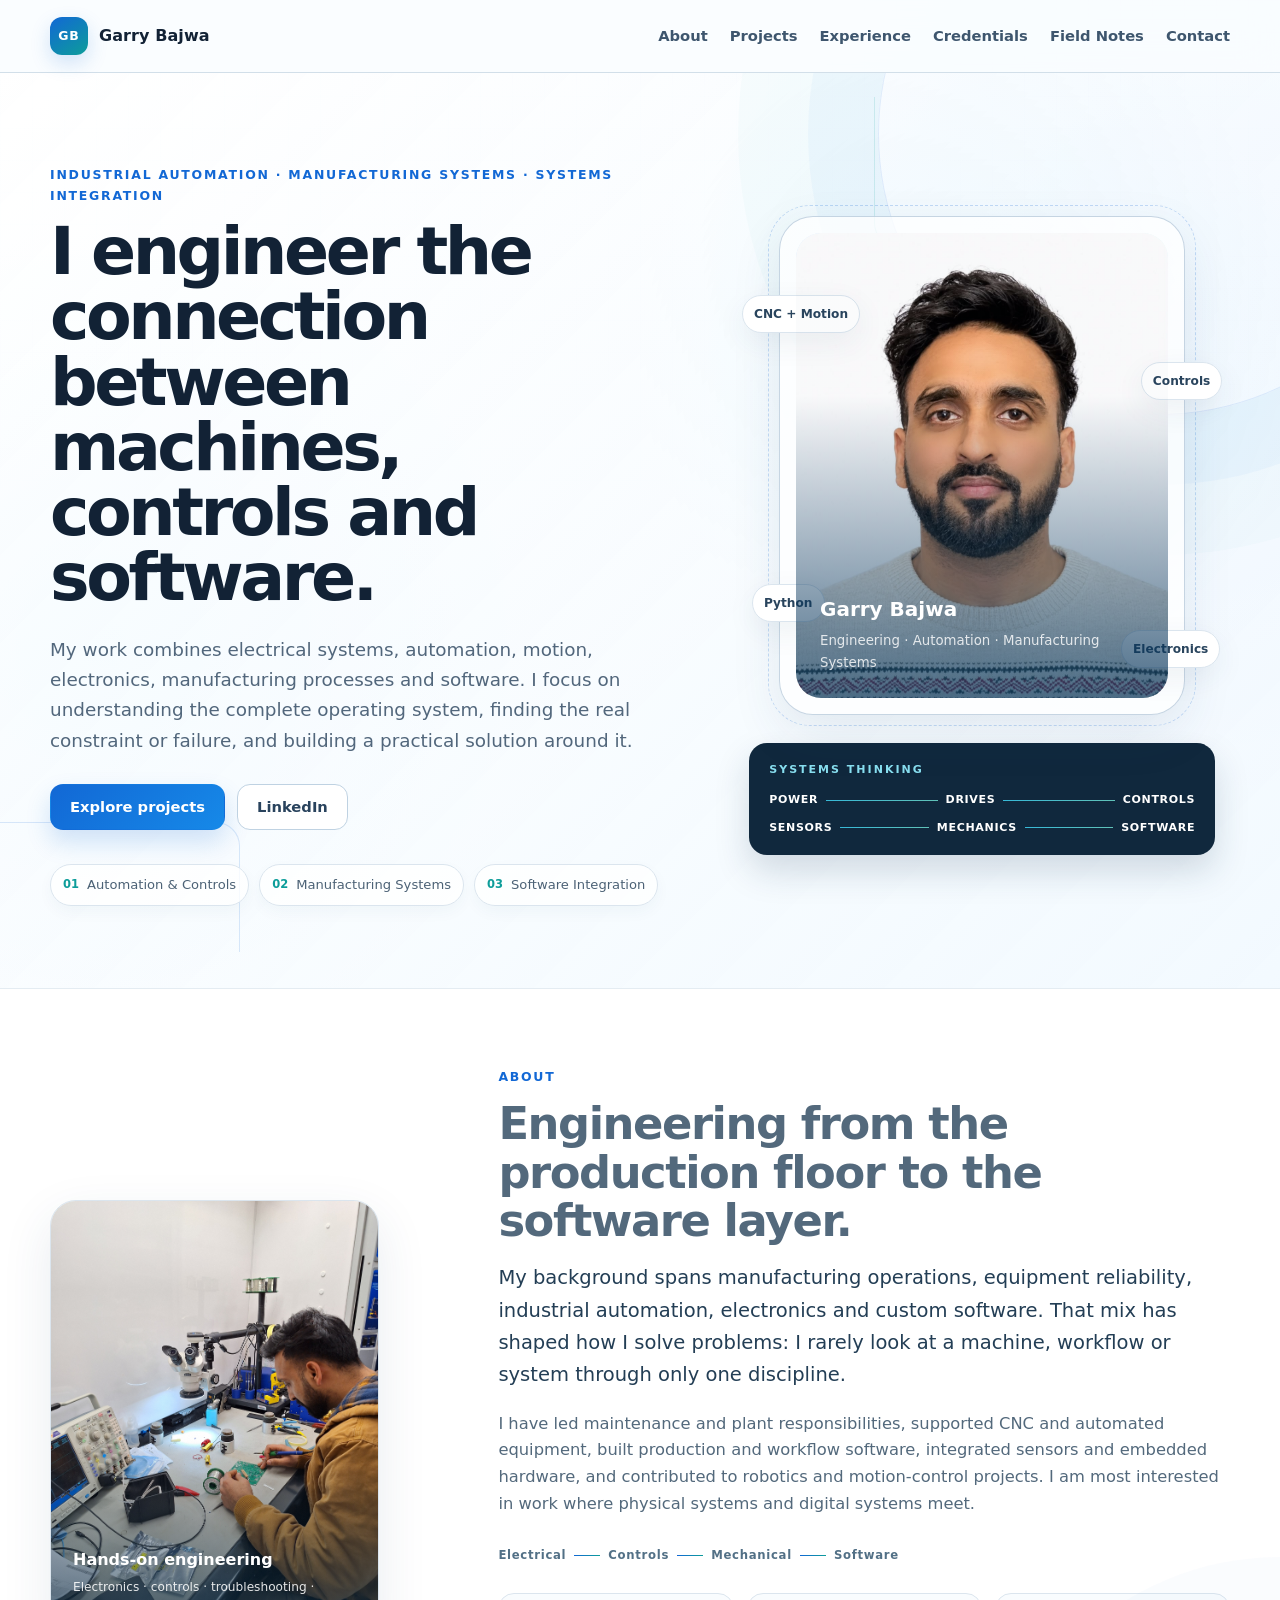
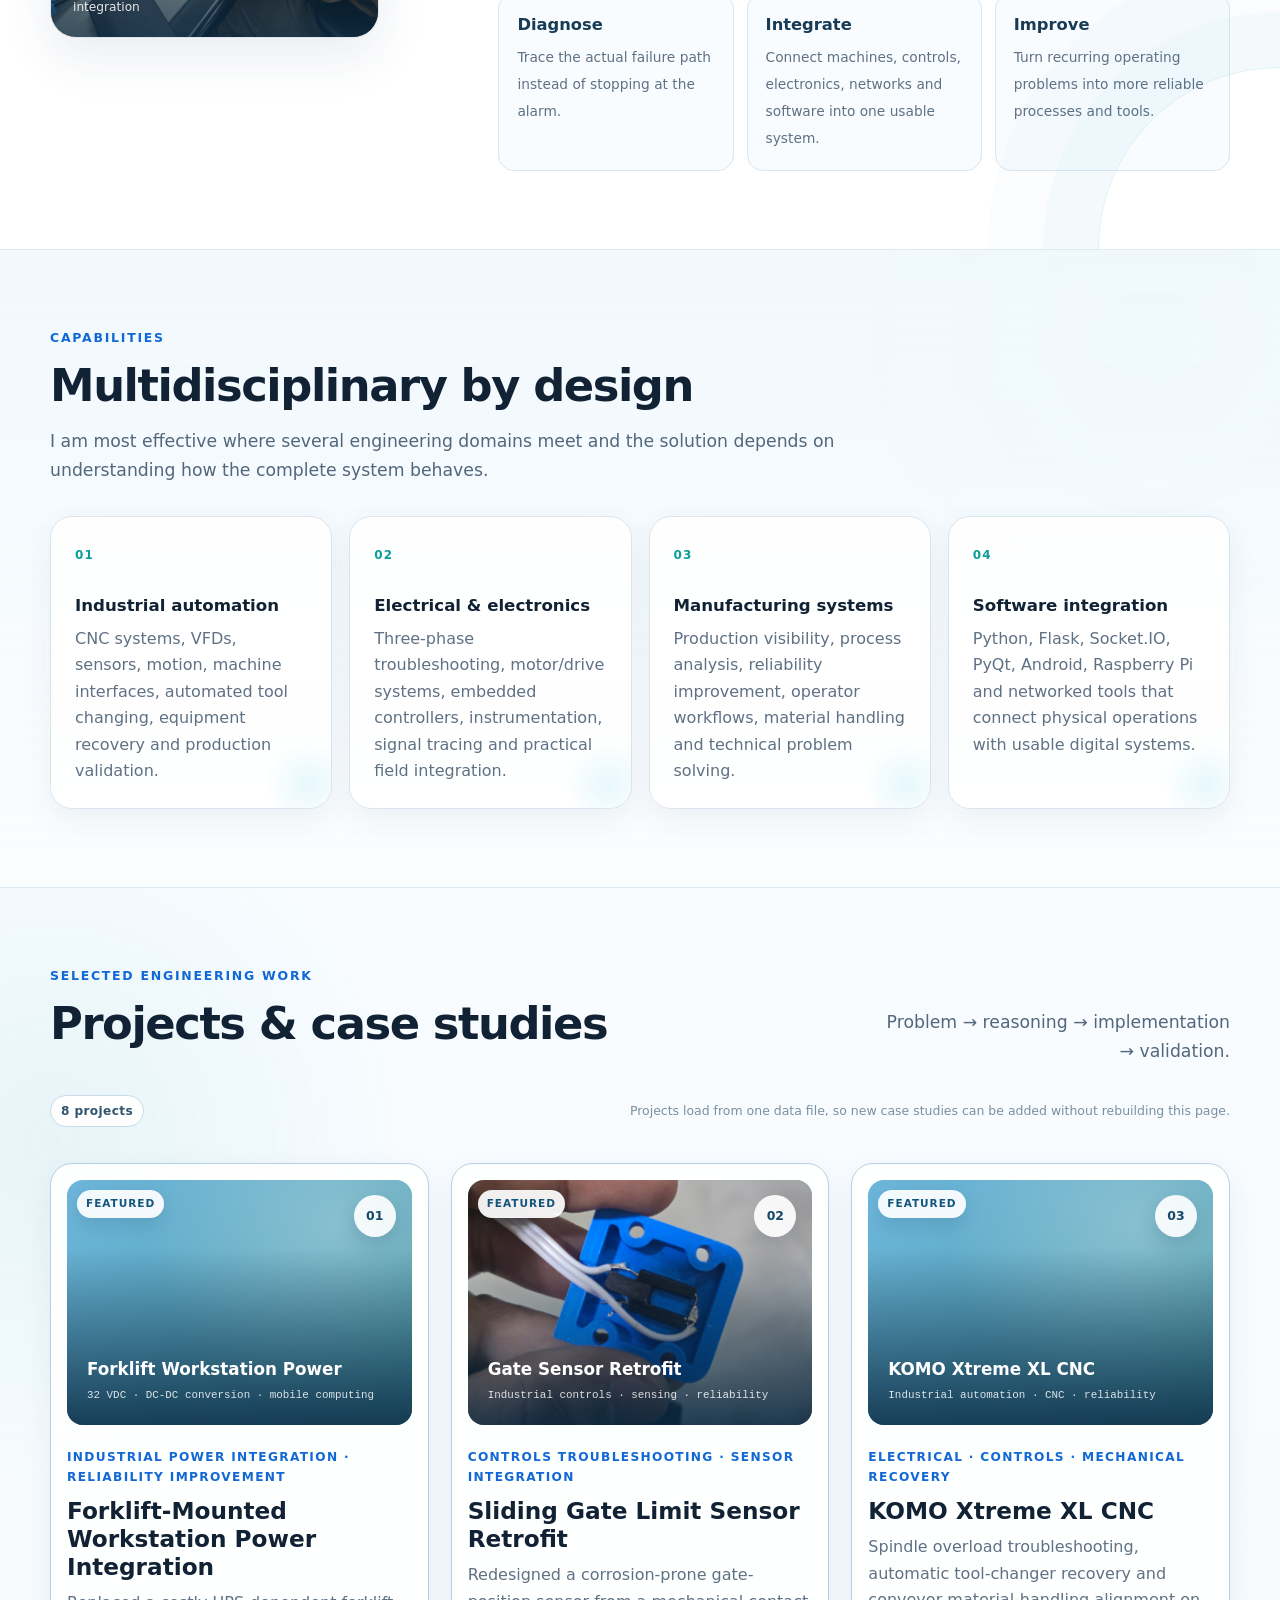
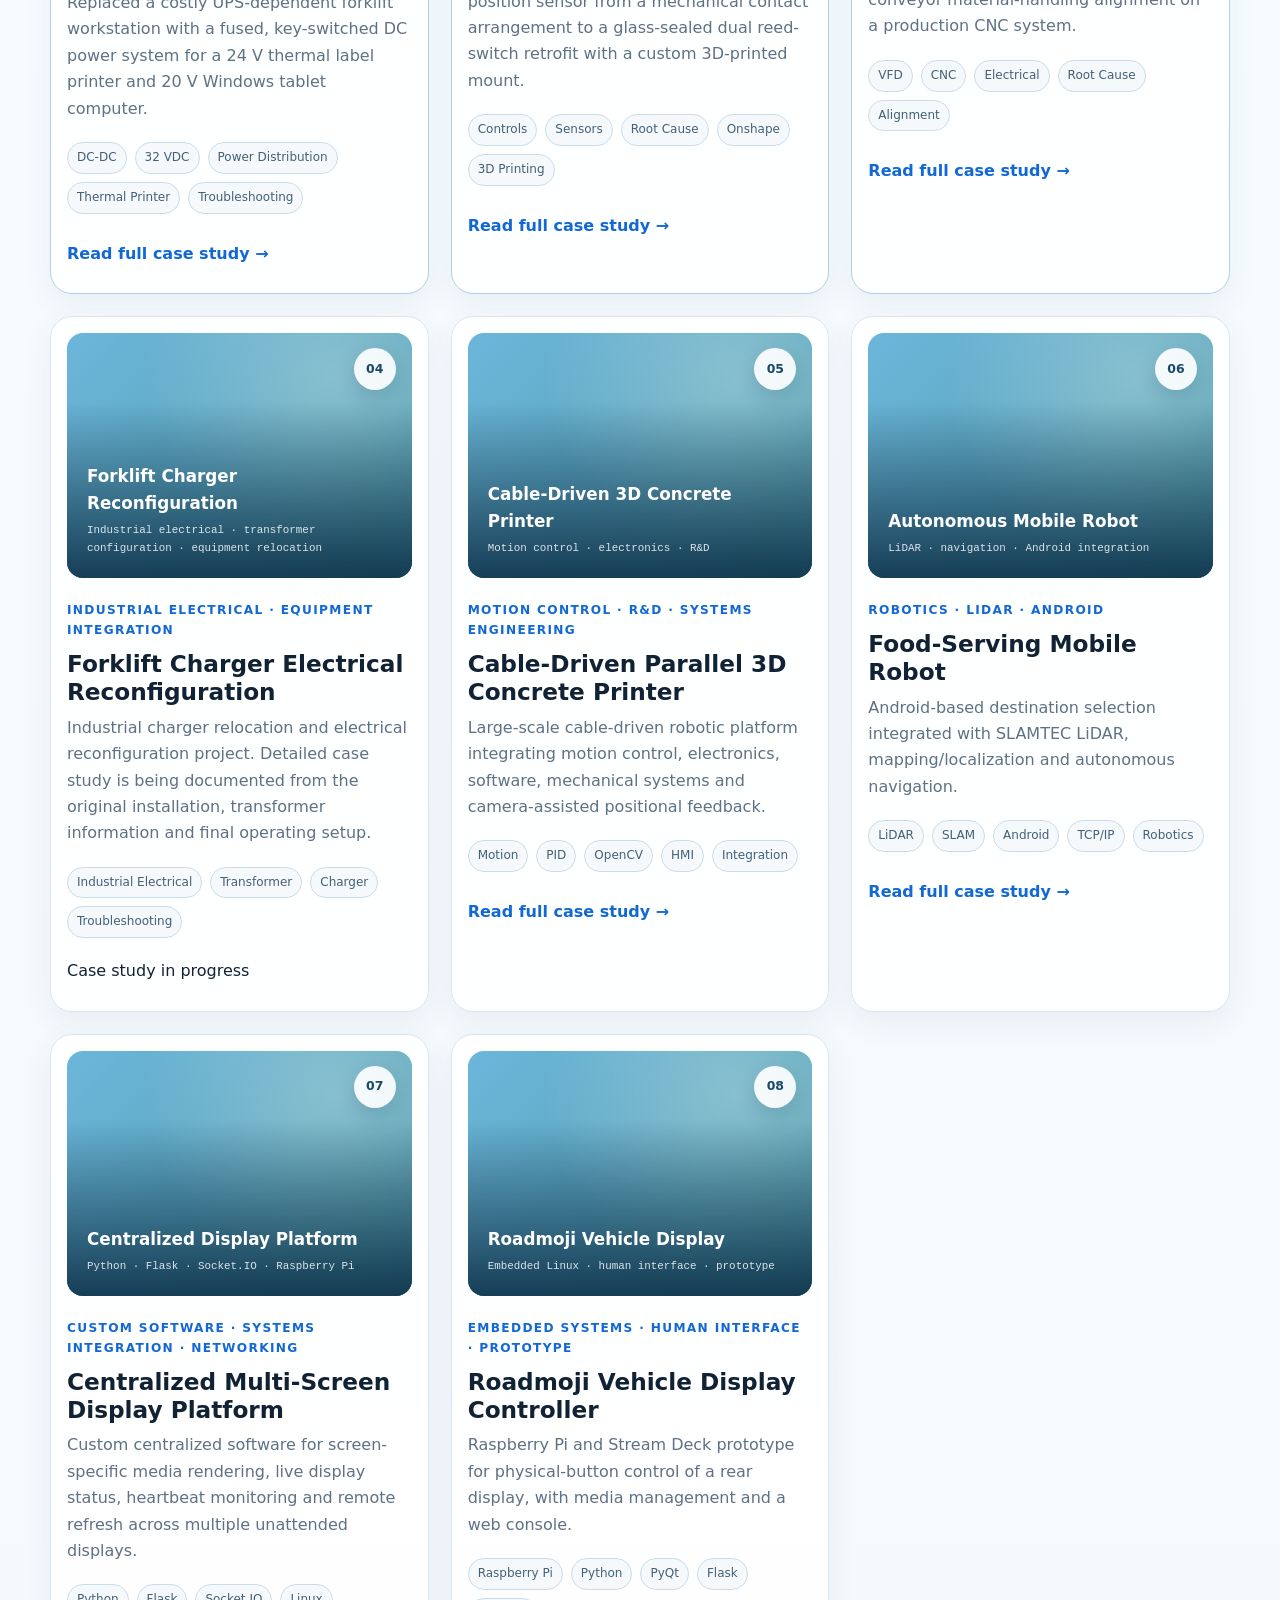
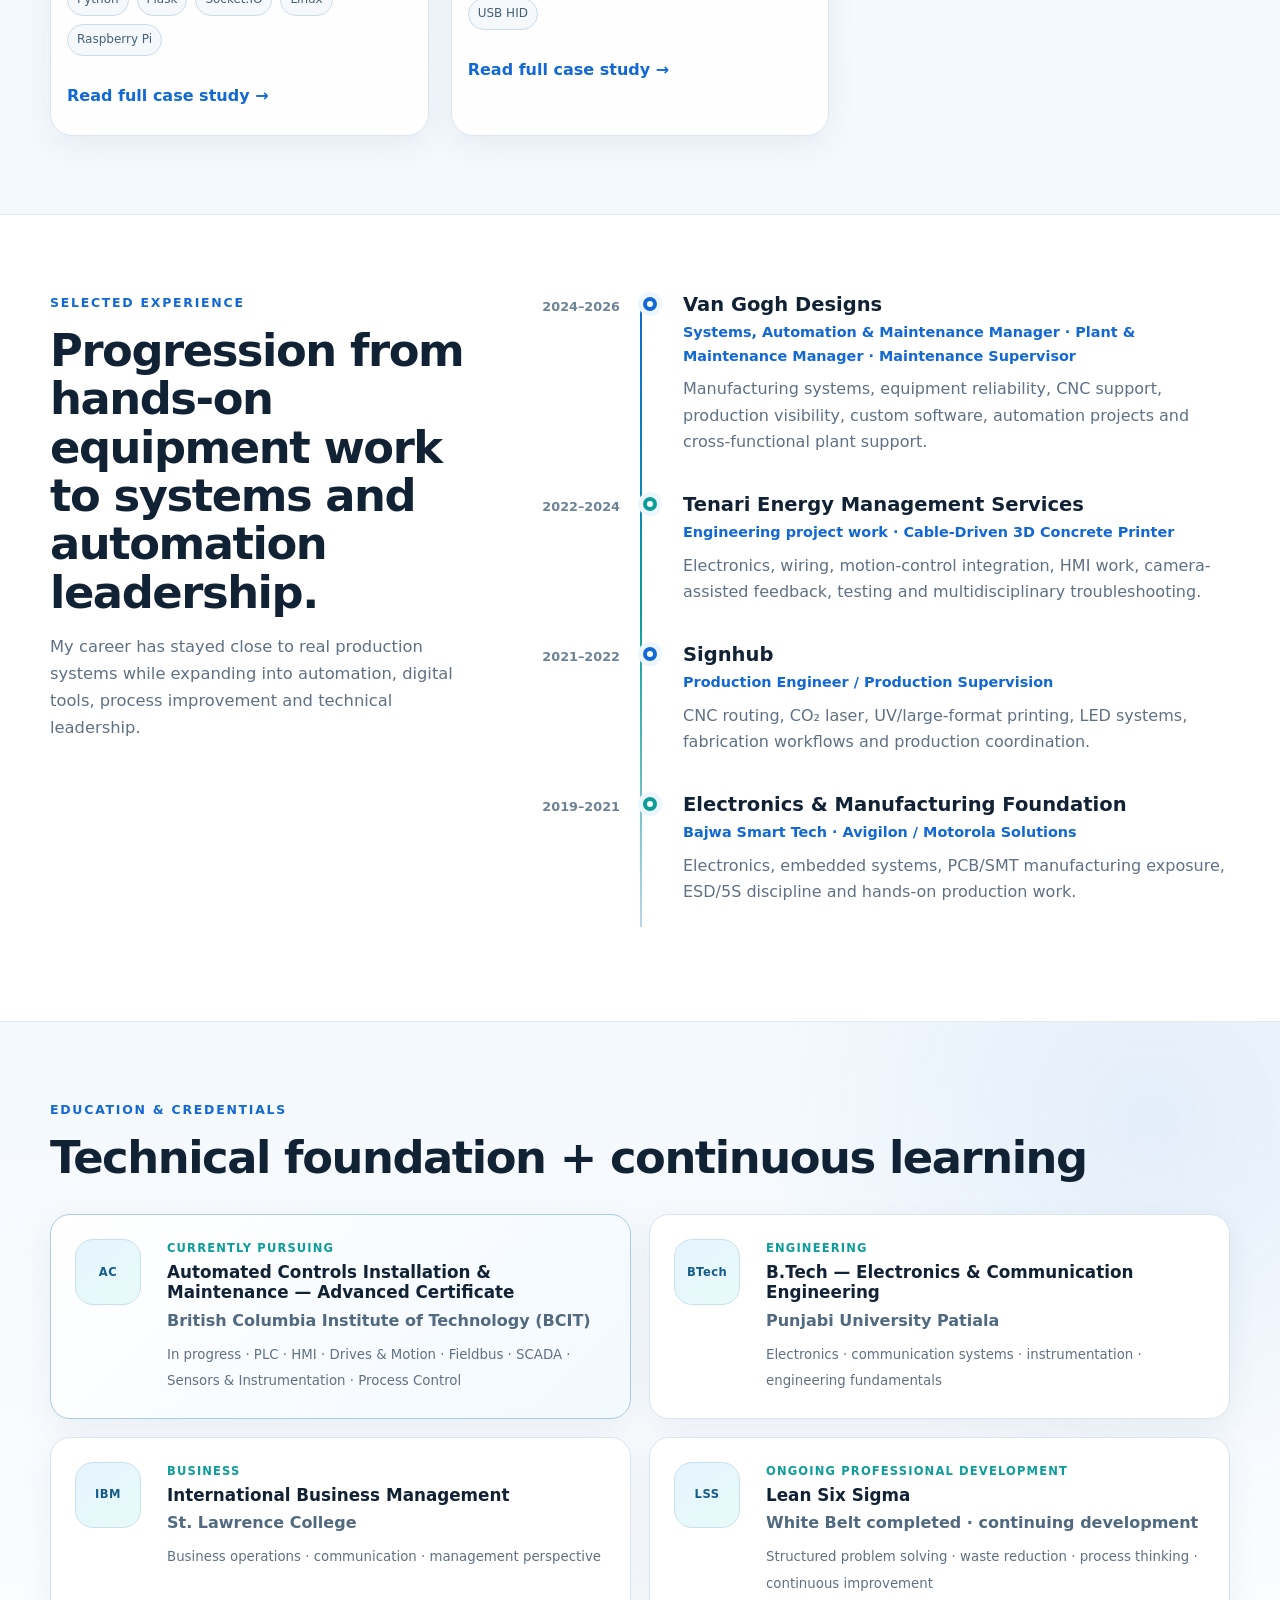
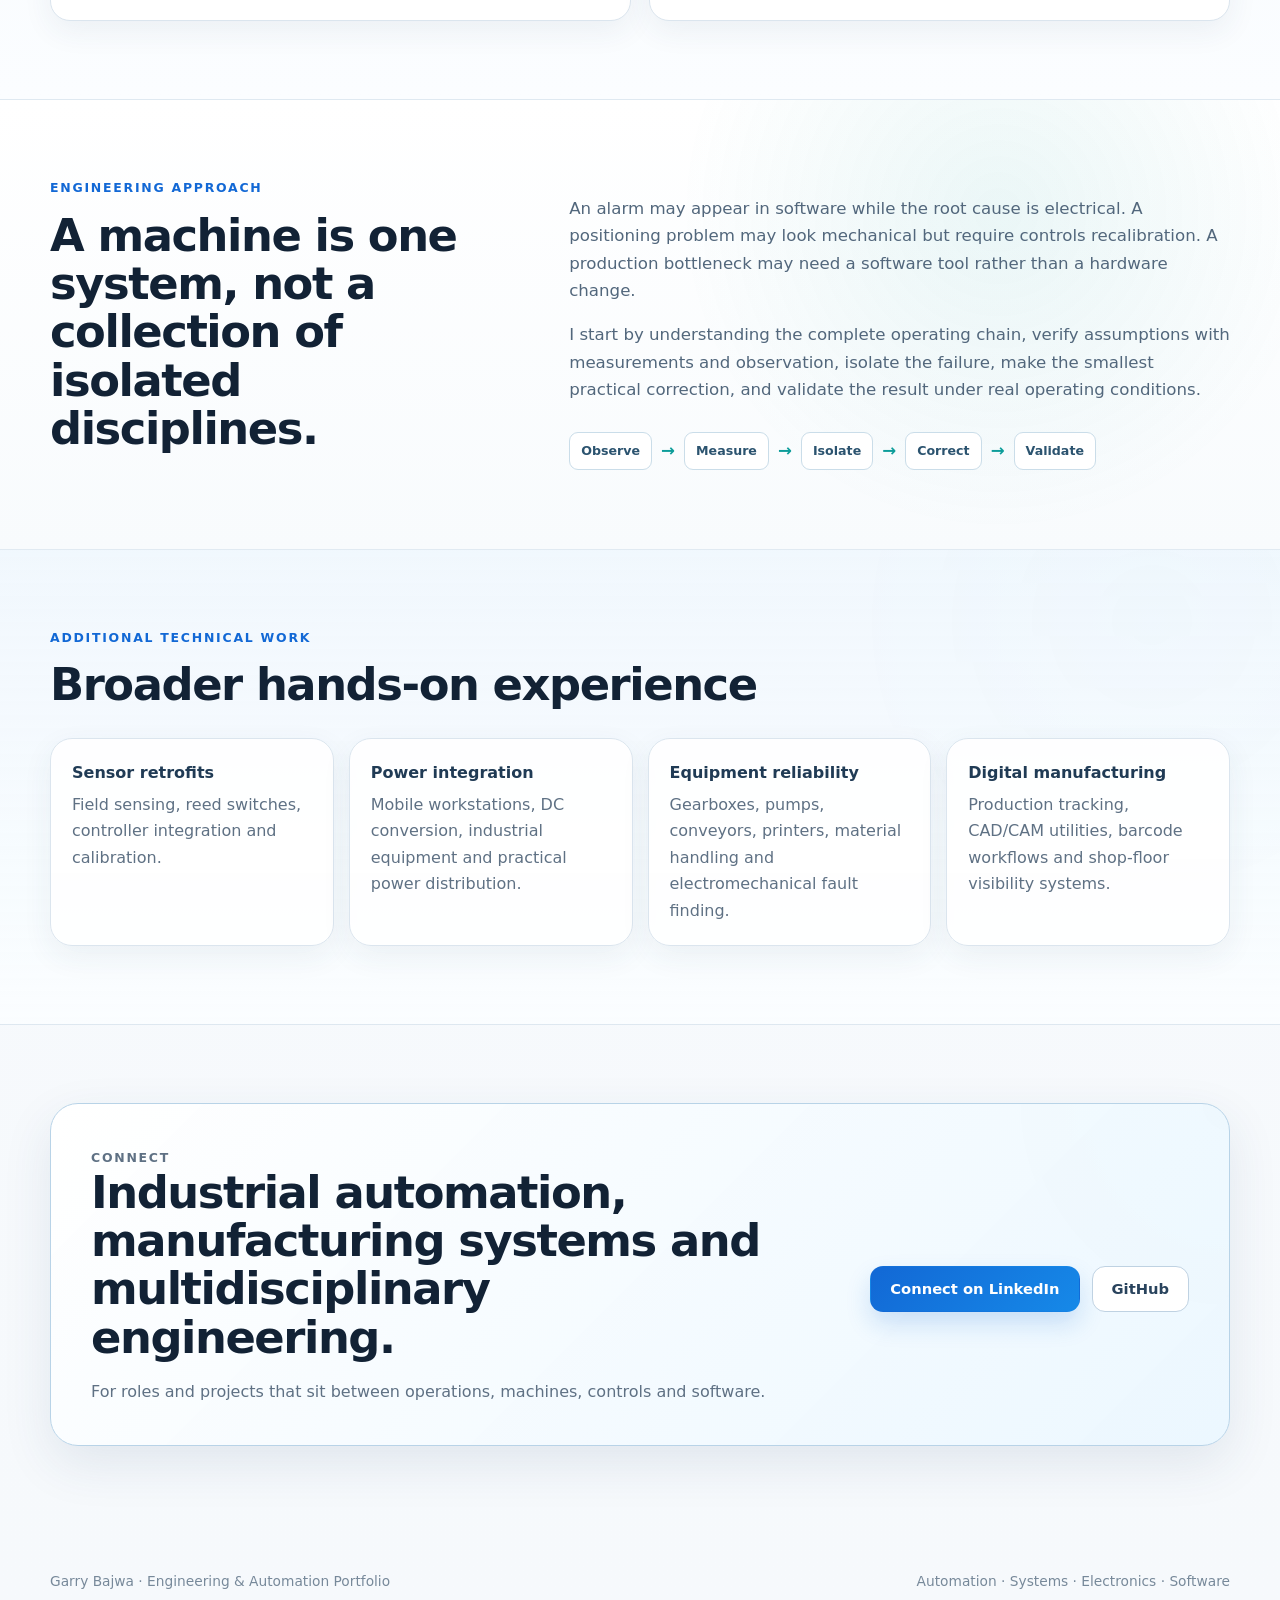
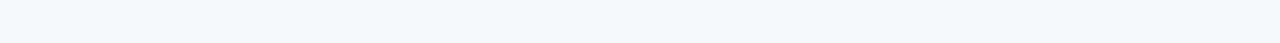
==== index.html @ 3ca3ddb0 "Polish public portfolio wording, media integrity and broken assets" ====
<!doctype html>
<html lang="en">
<head>
  <meta charset="utf-8" />
  <meta name="viewport" content="width=device-width, initial-scale=1" />
  <meta name="description" content="Garry Bajwa's engineering portfolio focused on industrial automation, manufacturing systems, controls, electronics, software integration and multidisciplinary troubleshooting." />
  <title>Garry Bajwa | Engineering & Automation Portfolio</title>
  <link rel="stylesheet" href="styles.css" />
</head>
<body>
  <a class="skip-link" href="#main">Skip to content</a>

  <header class="site-header">
    <div class="container nav-wrap">
      <a class="brand" href="index.html" aria-label="Garry Bajwa portfolio home">
        <span class="brand-mark">GB</span>
        <span>Garry Bajwa</span>
      </a>
      <nav class="nav" aria-label="Primary navigation">
        <a href="#about">About</a>
        <a href="#projects">Projects</a>
        <a href="#experience">Experience</a>
        <a href="#credentials">Credentials</a>
        <a href="field-notes.html">Field Notes</a>
        <a href="#contact">Contact</a>
      </nav>
    </div>
  </header>

  <main id="main">
    <section class="hero">
      <div class="hero-circuit hero-circuit-a"></div>
      <div class="hero-circuit hero-circuit-b"></div>
      <div class="container hero-grid">
        <div class="hero-copy">
          <p class="eyebrow">Industrial Automation · Manufacturing Systems · Systems Integration</p>
          <h1>I engineer the connection between machines, controls and software.</h1>
          <p class="lead">
            My work combines electrical systems, automation, motion, electronics, manufacturing processes and software.
            I focus on understanding the complete operating system, finding the real constraint or failure, and building a practical solution around it.
          </p>

          <div class="hero-actions">
            <a class="button primary" href="#projects">Explore projects</a>
            <a class="button secondary" href="https://www.linkedin.com/in/gurwinderjit-singh" target="_blank" rel="noreferrer">LinkedIn</a>
          </div>

          <div class="hero-specialties" aria-label="Engineering specialties">
            <span><b>01</b> Automation & Controls</span>
            <span><b>02</b> Manufacturing Systems</span>
            <span><b>03</b> Software Integration</span>
          </div>
        </div>

        <aside class="hero-visual" aria-label="Portfolio visual">
          <div class="portrait-shell">
            <div class="portrait-slot">
              <img class="hero-portrait-image" src="assets/profile/garry-bajwa.jpeg" alt="Garry Bajwa">
              <div class="portrait-overlay" aria-hidden="true"></div>
              <div class="portrait-copy">
                <strong>Garry Bajwa</strong>
                <small>Engineering · Automation · Manufacturing Systems</small>
              </div>
            </div>

            <div class="floating-chip chip-1">CNC + Motion</div>
            <div class="floating-chip chip-2">Controls</div>
            <div class="floating-chip chip-3">Python</div>
            <div class="floating-chip chip-4">Electronics</div>
          </div>

          <div class="systems-map">
            <div class="map-title">SYSTEMS THINKING</div>
            <div class="map-row">
              <span>POWER</span><i></i><span>DRIVES</span><i></i><span>CONTROLS</span>
            </div>
            <div class="map-row">
              <span>SENSORS</span><i></i><span>MECHANICS</span><i></i><span>SOFTWARE</span>
            </div>
          </div>
        </aside>
      </div>
    </section>

    <section id="about" class="section about-section">
      <div class="container about-grid">
        <div class="about-visual">
          <img class="about-workbench-image" src="assets/profile/engineering-workbench.jpg" alt="Garry Bajwa working at an electronics workbench">
          <div class="about-image-label">
            <strong>Hands-on engineering</strong>
            <span>Electronics · controls · troubleshooting · integration</span>
          </div>
        </div>

        <div class="about-copy">
          <p class="eyebrow">About</p>
          <h2>Engineering from the production floor to the software layer.</h2>
          <p class="about-lead">
            My background spans manufacturing operations, equipment reliability, industrial automation, electronics and custom software.
            That mix has shaped how I solve problems: I rarely look at a machine, workflow or system through only one discipline.
          </p>
          <p>
            I have led maintenance and plant responsibilities, supported CNC and automated equipment, built production and workflow software,
            integrated sensors and embedded hardware, and contributed to robotics and motion-control projects. I am most interested in work where
            physical systems and digital systems meet.
          </p>

          <div class="about-rail" aria-hidden="true">
            <span>Electrical</span><i></i><span>Controls</span><i></i><span>Mechanical</span><i></i><span>Software</span>
          </div>

          <div class="about-pillars">
            <div><strong>Diagnose</strong><span>Trace the actual failure path instead of stopping at the alarm.</span></div>
            <div><strong>Integrate</strong><span>Connect machines, controls, electronics, networks and software into one usable system.</span></div>
            <div><strong>Improve</strong><span>Turn recurring operating problems into more reliable processes and tools.</span></div>
          </div>
        </div>
      </div>
    </section>

    <section id="capabilities" class="section section-soft">
      <div class="container">
        <p class="eyebrow">Capabilities</p>
        <h2>Multidisciplinary by design</h2>
        <p class="section-intro">I am most effective where several engineering domains meet and the solution depends on understanding how the complete system behaves.</p>

        <div class="capability-grid">
          <article class="capability-card">
            <span class="card-number">01</span>
            <h3>Industrial automation</h3>
            <p>CNC systems, VFDs, sensors, motion, machine interfaces, automated tool changing, equipment recovery and production validation.</p>
          </article>
          <article class="capability-card">
            <span class="card-number">02</span>
            <h3>Electrical & electronics</h3>
            <p>Three-phase troubleshooting, motor/drive systems, embedded controllers, instrumentation, signal tracing and practical field integration.</p>
          </article>
          <article class="capability-card">
            <span class="card-number">03</span>
            <h3>Manufacturing systems</h3>
            <p>Production visibility, process analysis, reliability improvement, operator workflows, material handling and technical problem solving.</p>
          </article>
          <article class="capability-card">
            <span class="card-number">04</span>
            <h3>Software integration</h3>
            <p>Python, Flask, Socket.IO, PyQt, Android, Raspberry Pi and networked tools that connect physical operations with usable digital systems.</p>
          </article>
        </div>
      </div>
    </section>

    <section id="projects" class="section projects-section">
      <div class="container">
        <div class="section-heading-row">
          <div>
            <p class="eyebrow">Selected engineering work</p>
            <h2>Projects & case studies</h2>
          </div>
          <p class="section-intro">Problem → reasoning → implementation → validation.</p>
        </div>

        <div class="project-section-meta">
          <span id="project-count" class="project-count" aria-live="polite"></span>
          <span class="project-note">Projects load from one data file, so new case studies can be added without rebuilding this page.</span>
        </div>

        <div class="project-grid" id="project-grid"></div>

        <noscript>
          <p class="media-note">JavaScript is required to display the project cards on this page. Individual case-study pages remain directly accessible.</p>
        </noscript>
      </div>
    </section>

    <section id="experience" class="section experience-section">
      <div class="container experience-layout">
        <div class="experience-intro">
          <p class="eyebrow">Selected experience</p>
          <h2>Progression from hands-on equipment work to systems and automation leadership.</h2>
          <p>
            My career has stayed close to real production systems while expanding into automation, digital tools, process improvement and technical leadership.
          </p>
        </div>

        <div class="timeline">
          <article class="timeline-item">
            <div class="timeline-year">2024–2026</div>
            <div class="timeline-dot"></div>
            <div class="timeline-content">
              <h3>Van Gogh Designs</h3>
              <p class="timeline-role">Systems, Automation & Maintenance Manager · Plant & Maintenance Manager · Maintenance Supervisor</p>
              <p>Manufacturing systems, equipment reliability, CNC support, production visibility, custom software, automation projects and cross-functional plant support.</p>
            </div>
          </article>

          <article class="timeline-item">
            <div class="timeline-year">2022–2024</div>
            <div class="timeline-dot"></div>
            <div class="timeline-content">
              <h3>Tenari Energy Management Services</h3>
              <p class="timeline-role">Engineering project work · Cable-Driven 3D Concrete Printer</p>
              <p>Electronics, wiring, motion-control integration, HMI work, camera-assisted feedback, testing and multidisciplinary troubleshooting.</p>
            </div>
          </article>

          <article class="timeline-item">
            <div class="timeline-year">2021–2022</div>
            <div class="timeline-dot"></div>
            <div class="timeline-content">
              <h3>Signhub</h3>
              <p class="timeline-role">Production Engineer / Production Supervision</p>
              <p>CNC routing, CO₂ laser, UV/large-format printing, LED systems, fabrication workflows and production coordination.</p>
            </div>
          </article>

          <article class="timeline-item">
            <div class="timeline-year">2019–2021</div>
            <div class="timeline-dot"></div>
            <div class="timeline-content">
              <h3>Electronics & Manufacturing Foundation</h3>
              <p class="timeline-role">Bajwa Smart Tech · Avigilon / Motorola Solutions</p>
              <p>Electronics, embedded systems, PCB/SMT manufacturing exposure, ESD/5S discipline and hands-on production work.</p>
            </div>
          </article>
        </div>
      </div>
    </section>

    <section id="credentials" class="section credentials-section">
      <div class="container">
        <p class="eyebrow">Education & credentials</p>
        <h2>Technical foundation + continuous learning</h2>

        <div class="credential-grid">
          <article class="credential-card credential-featured">
            <div class="credential-icon">AC</div>
            <div>
              <span class="credential-type">Currently pursuing</span>
              <h3>Automated Controls Installation & Maintenance — Advanced Certificate</h3>
              <p>British Columbia Institute of Technology (BCIT)</p>
              <small>In progress · PLC · HMI · Drives & Motion · Fieldbus · SCADA · Sensors & Instrumentation · Process Control</small>
            </div>
          </article>

          <article class="credential-card">
            <div class="credential-icon">BTech</div>
            <div>
              <span class="credential-type">Engineering</span>
              <h3>B.Tech — Electronics & Communication Engineering</h3>
              <p>Punjabi University Patiala</p>
              <small>Electronics · communication systems · instrumentation · engineering fundamentals</small>
            </div>
          </article>

          <article class="credential-card">
            <div class="credential-icon">IBM</div>
            <div>
              <span class="credential-type">Business</span>
              <h3>International Business Management</h3>
              <p>St. Lawrence College</p>
              <small>Business operations · communication · management perspective</small>
            </div>
          </article>

          <article class="credential-card">
            <div class="credential-icon">LSS</div>
            <div>
              <span class="credential-type">Ongoing professional development</span>
              <h3>Lean Six Sigma</h3>
              <p>White Belt completed · continuing development</p>
              <small>Structured problem solving · waste reduction · process thinking · continuous improvement</small>
            </div>
          </article>
        </div>
      </div>
    </section>

    <section id="approach" class="section approach-section">
      <div class="container approach-grid">
        <div>
          <p class="eyebrow">Engineering approach</p>
          <h2>A machine is one system, not a collection of isolated disciplines.</h2>
        </div>
        <div class="approach-copy">
          <p>
            An alarm may appear in software while the root cause is electrical. A positioning problem may look mechanical
            but require controls recalibration. A production bottleneck may need a software tool rather than a hardware change.
          </p>
          <p>
            I start by understanding the complete operating chain, verify assumptions with measurements and observation,
            isolate the failure, make the smallest practical correction, and validate the result under real operating conditions.
          </p>

          <div class="approach-flow" aria-label="Engineering workflow">
            <span>Observe</span><b>→</b><span>Measure</span><b>→</b><span>Isolate</span><b>→</b><span>Correct</span><b>→</b><span>Validate</span>
          </div>
        </div>
      </div>
    </section>

    <section class="section section-soft">
      <div class="container">
        <p class="eyebrow">Additional technical work</p>
        <h2>Broader hands-on experience</h2>
        <div class="mini-grid">
          <div class="mini-card"><strong>Sensor retrofits</strong><span>Field sensing, reed switches, controller integration and calibration.</span></div>
          <div class="mini-card"><strong>Power integration</strong><span>Mobile workstations, DC conversion, industrial equipment and practical power distribution.</span></div>
          <div class="mini-card"><strong>Equipment reliability</strong><span>Gearboxes, pumps, conveyors, printers, material handling and electromechanical fault finding.</span></div>
          <div class="mini-card"><strong>Digital manufacturing</strong><span>Production tracking, CAD/CAM utilities, barcode workflows and shop-floor visibility systems.</span></div>
        </div>
      </div>
    </section>

    <section id="contact" class="section contact-section">
      <div class="container contact-card">
        <div>
          <p class="eyebrow">Connect</p>
          <h2>Industrial automation, manufacturing systems and multidisciplinary engineering.</h2>
          <p>For roles and projects that sit between operations, machines, controls and software.</p>
        </div>
        <div class="contact-actions">
          <a class="button primary" href="https://www.linkedin.com/in/gurwinderjit-singh" target="_blank" rel="noreferrer">Connect on LinkedIn</a>
          <a class="button secondary" href="https://github.com/bajwa95" target="_blank" rel="noreferrer">GitHub</a>
        </div>
      </div>
    </section>
  </main>

  <footer class="site-footer">
    <div class="container footer-wrap">
      <span>Garry Bajwa · Engineering & Automation Portfolio</span>
      <span>Automation · Systems · Electronics · Software</span>
    </div>
  </footer>
  <script src="projects-data.js?v=20261008g"></script>
  <script src="site.js?v=20261007c"></script>
</body>
</html>
---- styles.css ----
:root{
  --bg:#f6f9fc;
  --bg-blue:#edf6ff;
  --panel:#ffffff;
  --panel-soft:#f8fbfe;
  --text:#122235;
  --muted:#5f7184;
  --line:#dbe5ee;
  --line-strong:#bfd2e2;
  --accent:#1268d5;
  --accent-dark:#0d4f9e;
  --teal:#0d9d9a;
  --cyan:#39bfe8;
  --warm:#ff8a3d;
  --shadow:0 18px 50px rgba(37,72,105,.10);
  --shadow-soft:0 10px 30px rgba(37,72,105,.07);
  --max:1180px;
  --radius:22px;
}

*{box-sizing:border-box}
html{scroll-behavior:smooth}
body{
  margin:0;
  color:var(--text);
  font-family:Inter,ui-sans-serif,system-ui,-apple-system,BlinkMacSystemFont,"Segoe UI",Roboto,Arial,sans-serif;
  line-height:1.65;
  background:
    radial-gradient(circle at 8% 8%,rgba(57,191,232,.12),transparent 26rem),
    radial-gradient(circle at 92% 4%,rgba(18,104,213,.09),transparent 30rem),
    linear-gradient(180deg,#fbfdff 0%,var(--bg) 100%);
}
body::before{
  content:"";
  position:fixed;
  inset:0;
  pointer-events:none;
  z-index:-1;
  opacity:.42;
  background-image:
    linear-gradient(rgba(25,89,145,.045) 1px,transparent 1px),
    linear-gradient(90deg,rgba(25,89,145,.045) 1px,transparent 1px);
  background-size:32px 32px;
  mask-image:linear-gradient(to bottom,black,transparent 70%);
}
a{color:inherit}
code{font-family:"SFMono-Regular",Consolas,monospace}
.skip-link{position:absolute;left:-9999px;top:auto}
.skip-link:focus{left:16px;top:16px;z-index:999;background:#fff;color:#000;padding:8px 12px;border-radius:8px}
.container{width:min(var(--max),calc(100% - 40px));margin-inline:auto}

.site-header{
  position:sticky;
  top:0;
  z-index:50;
  backdrop-filter:blur(18px);
  background:rgba(250,253,255,.88);
  border-bottom:1px solid rgba(156,181,202,.42);
}
.nav-wrap{min-height:72px;display:flex;align-items:center;justify-content:space-between;gap:24px}
.brand{display:flex;align-items:center;gap:11px;text-decoration:none;font-weight:800;letter-spacing:.005em}
.brand-mark{
  width:38px;height:38px;border-radius:12px;display:grid;place-items:center;
  color:#fff;
  background:linear-gradient(145deg,var(--accent),var(--teal));
  box-shadow:0 8px 20px rgba(18,104,213,.18);
  font-size:.78rem;
  letter-spacing:.08em;
}
.nav{display:flex;gap:22px;align-items:center}
.nav a{font-size:.92rem;text-decoration:none;color:#3e566e;font-weight:650}
.nav a:hover{color:var(--accent)}

.hero{
  position:relative;
  overflow:hidden;
  padding:92px 0 82px;
  background:
    linear-gradient(135deg,rgba(255,255,255,.86),rgba(240,248,255,.76)),
    radial-gradient(circle at 76% 30%,rgba(57,191,232,.22),transparent 21rem);
}
.hero::before{
  content:"";
  position:absolute;
  width:560px;height:560px;
  right:-160px;top:-220px;
  border:1px solid rgba(18,104,213,.11);
  border-radius:50%;
  box-shadow:
    0 0 0 70px rgba(18,104,213,.035),
    0 0 0 140px rgba(13,157,154,.025);
}
.hero-circuit{
  position:absolute;
  pointer-events:none;
  opacity:.6;
}
.hero-circuit::before,.hero-circuit::after{
  content:"";
  position:absolute;
  background:linear-gradient(90deg,transparent,var(--cyan),transparent);
}
.hero-circuit-a{width:280px;height:130px;left:-40px;bottom:36px;border-top:1px solid rgba(18,104,213,.25);border-right:1px solid rgba(18,104,213,.25);border-radius:0 24px 0 0}
.hero-circuit-b{width:240px;height:150px;right:13%;top:24px;border-left:1px solid rgba(13,157,154,.24);border-bottom:1px solid rgba(13,157,154,.24);border-radius:0 0 0 24px}

.hero-grid{display:grid;grid-template-columns:1.05fr .95fr;gap:70px;align-items:center}
.hero-copy{position:relative;z-index:2}
.eyebrow{margin:0 0 13px;color:var(--accent);text-transform:uppercase;letter-spacing:.14em;font-size:.78rem;font-weight:800}
h1{font-size:clamp(3rem,5.2vw,5.65rem);line-height:.98;letter-spacing:-.052em;margin:0 0 24px}
h2{font-size:clamp(2rem,3.5vw,3.35rem);line-height:1.08;letter-spacing:-.032em;margin:0 0 17px}
h3{line-height:1.2}
.lead,.section-intro{color:#52677c;font-size:1.08rem;max-width:800px}
.hero .lead{font-size:1.15rem;max-width:750px}

.hero-actions,.contact-actions{display:flex;flex-wrap:wrap;gap:12px;margin-top:28px}
.button{
  display:inline-flex;align-items:center;justify-content:center;min-height:46px;padding:0 19px;
  border-radius:13px;border:1px solid var(--line-strong);
  text-decoration:none;font-weight:760;font-size:.92rem;transition:.2s ease
}
.button:hover{transform:translateY(-2px)}
.button.primary{background:linear-gradient(135deg,var(--accent),#1689e8);color:white;border-color:transparent;box-shadow:0 12px 24px rgba(18,104,213,.18)}
.button.secondary{background:#fff;color:#29435d}

.hero-specialties{
  display:flex;flex-wrap:wrap;gap:10px;margin-top:34px
}
.hero-specialties span{
  display:flex;align-items:center;gap:8px;
  padding:9px 12px;border:1px solid var(--line);
  background:rgba(255,255,255,.78);border-radius:999px;
  font-size:.82rem;color:#4c6276;box-shadow:0 6px 15px rgba(37,72,105,.04)
}
.hero-specialties b{color:var(--teal);font-size:.72rem}

.hero-visual{position:relative;z-index:2;min-height:560px}
.portrait-shell{
  position:relative;
  width:min(390px,90%);
  margin:0 auto;
  padding:16px;
  border:1px solid rgba(122,156,185,.42);
  border-radius:34px;
  background:rgba(255,255,255,.75);
  box-shadow:var(--shadow);
}
.portrait-shell::before{
  content:"";
  position:absolute;inset:-12px;
  border:1px dashed rgba(18,104,213,.22);
  border-radius:42px;
  z-index:-1;
}
.portrait-slot{
  min-height:430px;border-radius:25px;overflow:hidden;
  display:grid;place-items:end start;padding:24px;
  background:linear-gradient(135deg,#d9edff,#e8fbfa 55%,#dbe9f5);
  position:relative;
}
.hero-portrait-image{
  position:absolute;inset:0;width:100%;height:100%;
  object-fit:cover;object-position:center 42%;
  display:block;
}
.portrait-overlay{
  position:absolute;inset:0;
  background:linear-gradient(180deg,rgba(10,52,95,.02) 35%,rgba(8,54,92,.72) 100%);
  z-index:1;
}
.portrait-slot::before{
  content:"";
  position:absolute;inset:18px;
  border:1px solid rgba(255,255,255,.52);
  border-radius:18px;
  pointer-events:none;
}
.portrait-copy{position:relative;z-index:2;color:white}
.portrait-copy strong{display:block;font-size:1.25rem}
.portrait-copy small{display:block;opacity:.82;margin-top:4px}
.portrait-copy code{display:inline-block;margin-top:5px;font-size:.72rem;background:rgba(7,38,64,.38);padding:4px 7px;border-radius:7px}

.floating-chip{
  position:absolute;
  padding:8px 11px;border-radius:999px;
  background:#fff;border:1px solid var(--line);
  box-shadow:var(--shadow-soft);
  color:#29445d;font-size:.76rem;font-weight:760
}
.chip-1{left:-38px;top:78px}
.chip-2{right:-38px;top:145px}
.chip-3{left:-28px;bottom:92px}
.chip-4{right:-36px;bottom:46px}

.systems-map{
  width:min(460px,100%);
  margin:28px auto 0;
  padding:18px 20px;
  border-radius:18px;
  background:#10283d;
  color:white;
  box-shadow:0 16px 34px rgba(21,54,84,.17)
}
.map-title{font-size:.69rem;letter-spacing:.18em;color:#88dff0;font-weight:800;margin-bottom:12px}
.map-row{display:flex;align-items:center;gap:8px;font-size:.69rem;font-weight:750;letter-spacing:.06em}
.map-row + .map-row{margin-top:9px}
.map-row i{height:1px;flex:1;background:linear-gradient(90deg,#37b9d7,#60c2b8)}

.section{padding:78px 0;border-top:1px solid rgba(157,184,206,.27)}
.section-alt{
  background:
    linear-gradient(180deg,rgba(237,246,255,.62),rgba(248,252,255,.92)),
    radial-gradient(circle at 8% 20%,rgba(57,191,232,.08),transparent 22rem);
}
.capability-grid{display:grid;grid-template-columns:repeat(4,1fr);gap:17px;margin-top:32px}
.capability-card,.project-card,.mini-card,.case-card,.detail-card{
  border:1px solid var(--line);
  border-radius:var(--radius);
  background:rgba(255,255,255,.92);
  box-shadow:var(--shadow-soft)
}
.capability-card{padding:24px;position:relative;overflow:hidden}
.capability-card::after{
  content:"";
  position:absolute;right:-22px;bottom:-22px;width:90px;height:90px;border-radius:50%;
  background:radial-gradient(circle,rgba(57,191,232,.12),transparent 67%)
}
.card-number{display:inline-block;color:var(--teal);font-size:.75rem;font-weight:850;letter-spacing:.1em;margin-bottom:30px}
.capability-card h3{margin:0 0 10px;font-size:1.04rem}
.capability-card p,.project-card p,.mini-card span,.detail-card p{color:var(--muted);margin:0}

.project-grid{display:grid;grid-template-columns:repeat(2,1fr);gap:22px;margin-top:36px}
.project-card{
  padding:16px 16px 26px;
  overflow:hidden;
  transition:transform .2s ease,box-shadow .2s ease
}
.project-card:hover{transform:translateY(-4px);box-shadow:0 22px 55px rgba(37,72,105,.12)}
.project-card.featured{border-color:#b4d0e8}
.project-media{
  height:245px;border-radius:16px;
  display:flex;flex-direction:column;justify-content:flex-end;align-items:flex-start;
  padding:20px;color:white;overflow:hidden;margin-bottom:22px;
  background-size:cover;background-position:center;
  position:relative
}
.project-media::before{
  content:"";position:absolute;inset:0;
  background:linear-gradient(180deg,transparent 28%,rgba(9,40,66,.82))
}
.project-media span,.project-media small{position:relative;z-index:1}
.project-media span{font-weight:800;font-size:1.05rem}
.project-media small{font-size:.68rem;opacity:.8;margin-top:4px;font-family:"SFMono-Regular",Consolas,monospace}
.project-media-komo{
  background-image:
    linear-gradient(180deg,rgba(7,40,66,.03),rgba(7,40,66,.62)),
    url("assets/komo/overview.jpg"),
    linear-gradient(135deg,#b8dcf7,#79b6da);
}
.project-media-concrete{
  background-image:
    linear-gradient(180deg,rgba(7,40,66,.02),rgba(7,40,66,.68)),
    url("assets/concrete-printer/overview.jpg"),
    linear-gradient(135deg,#d0e7ff,#63b8db);
}
.project-media-robot{
  background-image:
    linear-gradient(180deg,rgba(7,40,66,.02),rgba(7,40,66,.68)),
    url("assets/robot/overview.jpg"),
    linear-gradient(135deg,#cdf4ed,#58b7ac);
}
.project-media-display{
  background-image:
    linear-gradient(180deg,rgba(7,40,66,.02),rgba(7,40,66,.68)),
    url("assets/display/overview.jpg"),
    linear-gradient(135deg,#d9e5ff,#749bdf);
}
.project-media-roadmoji{
  background-image:
    linear-gradient(180deg,rgba(7,40,66,.02),rgba(7,40,66,.68)),
    url("assets/roadmoji/overview.jpg"),
    linear-gradient(135deg,#e3ebf5,#6d8ea9);
}

.project-kicker{font-size:.76rem;text-transform:uppercase;letter-spacing:.11em;color:var(--accent);font-weight:800}
.project-card h3{font-size:1.45rem;margin:10px 0 9px}
.tag-row{display:flex;flex-wrap:wrap;gap:8px;margin:20px 0}
.tag-row span,.tag{
  border:1px solid #cbdce9;
  background:#f5f9fc;
  color:#426078;
  border-radius:999px;
  padding:5px 9px;
  font-size:.75rem
}
.text-link{display:inline-block;margin-top:7px;color:var(--accent);text-decoration:none;font-weight:790}
.text-link:hover{text-decoration:underline}

.approach-section{
  background:
    radial-gradient(circle at 78% 25%,rgba(13,157,154,.08),transparent 20rem),
    linear-gradient(180deg,#fff,#f8fbfd)
}
.approach-grid{display:grid;grid-template-columns:.9fr 1.1fr;gap:70px;align-items:start}
.approach-copy{color:#52677c;font-size:1.04rem}
.approach-flow{display:flex;flex-wrap:wrap;align-items:center;gap:9px;margin-top:28px}
.approach-flow span{
  padding:8px 11px;border-radius:9px;border:1px solid #cadde9;background:#fff;
  color:#2b536f;font-size:.79rem;font-weight:750
}
.approach-flow b{color:var(--teal)}

.mini-grid{display:grid;grid-template-columns:repeat(4,1fr);gap:15px;margin-top:28px}
.mini-card{padding:21px}
.mini-card strong{display:block;margin-bottom:6px;color:#203b55}

.contact-section{padding-bottom:90px}
.contact-card{
  display:flex;justify-content:space-between;gap:40px;align-items:center;
  padding:40px;
  border:1px solid #b8d3e7;
  border-radius:28px;
  background:
    linear-gradient(135deg,rgba(255,255,255,.94),rgba(235,247,255,.96)),
    radial-gradient(circle at right top,rgba(13,157,154,.15),transparent 18rem);
  box-shadow:var(--shadow)
}
.contact-card p{color:var(--muted);margin:4px 0 0}
.site-footer{padding:34px 0 50px;color:#77899a;font-size:.86rem}
.footer-wrap{display:flex;justify-content:space-between;gap:20px}

/* Case studies */
.case-hero{
  padding:80px 0 58px;
  background:
    radial-gradient(circle at 86% 15%,rgba(57,191,232,.13),transparent 22rem),
    linear-gradient(180deg,#fbfdff,#f4f9fd)
}
.breadcrumb{font-size:.88rem;color:#73879a;margin-bottom:20px}
.breadcrumb a{color:var(--accent);text-decoration:none}
.case-title{max-width:930px}
.case-title h1{font-size:clamp(2.6rem,5vw,4.8rem)}
.case-meta{display:flex;flex-wrap:wrap;gap:9px;margin-top:24px}
.case-intro-grid{display:grid;grid-template-columns:1fr 1fr;gap:18px;margin-top:30px}
.detail-card{padding:24px}
.detail-card h3{margin:0 0 8px;font-size:1rem}
.system-diagram{
  margin-top:28px;
  border:1px solid #c8dbe8;
  border-radius:20px;
  padding:28px;
  background:
    linear-gradient(135deg,#f8fcff,#eef7fb);
  box-shadow:var(--shadow-soft)
}
.flow{display:flex;flex-wrap:wrap;gap:10px;align-items:center}
.flow .node{
  border:1px solid #bdd5e6;
  background:#fff;
  color:#31526c;
  border-radius:10px;
  padding:10px 12px;
  font-size:.88rem
}
.flow .arrow{color:var(--teal)}
.case-list{display:grid;gap:18px;margin-top:28px}
.case-card{padding:28px}
.case-card h3{margin:0 0 19px;font-size:1.35rem}
.case-grid{display:grid;grid-template-columns:1fr 1fr;gap:18px}
.case-block strong{display:block;color:#243e56;margin-bottom:5px}
.case-block span{color:var(--muted)}
.callout{
  border-left:4px solid var(--teal);
  padding:14px 16px;
  color:#425c73;
  margin:24px 0;
  background:#f2fbfa;
  border-radius:0 12px 12px 0
}
.media-note{
  padding:20px;
  border:1px dashed #b5cddf;
  border-radius:14px;
  color:#607489;
  background:#f9fcfe
}
.skill-cloud{display:flex;flex-wrap:wrap;gap:9px;margin-top:22px}
.skill-cloud span{
  border:1px solid #cbdde9;
  border-radius:9px;
  padding:8px 10px;
  background:#fff;
  color:#426078;
  font-size:.84rem
}
.project-nav{display:flex;justify-content:space-between;gap:14px;margin-top:38px}
.project-nav a{
  flex:1;
  border:1px solid #cadae6;
  border-radius:14px;
  padding:16px;
  text-decoration:none;
  background:#fff;
  color:var(--accent)
}
.small{font-size:.88rem;color:#7b8c9c}
.external-link{color:var(--accent)}

/* Project media */
.project-thumb{
  width:100%;height:220px;object-fit:cover;display:block;
  border-radius:14px;border:1px solid var(--line);margin:16px 0 4px;
  background:#eef5fa
}
.photo-grid{display:grid;grid-template-columns:repeat(2,minmax(0,1fr));gap:18px;margin-top:28px}
.photo-card{
  margin:0;border:1px solid var(--line);border-radius:18px;overflow:hidden;
  background:#fff;box-shadow:var(--shadow-soft)
}
.photo-card img{width:100%;height:300px;object-fit:cover;display:block;background:#eef5fa}
.photo-card figcaption{padding:15px 17px;color:var(--muted);font-size:.9rem}
.photo-card figcaption strong{display:block;color:var(--text);margin-bottom:4px}

@media(max-width:980px){
  .hero-grid,.approach-grid,.case-intro-grid,.case-grid{grid-template-columns:1fr}
  .hero-grid{gap:46px}
  .hero-visual{min-height:auto}
  .capability-grid,.mini-grid{grid-template-columns:repeat(2,1fr)}
  .project-grid{grid-template-columns:1fr}
  .hero{padding-top:64px}
}
@media(max-width:700px){
  .container{width:min(var(--max),calc(100% - 26px))}
  .nav{display:none}
  .capability-grid,.mini-grid{grid-template-columns:1fr}
  .contact-card,.footer-wrap,.project-nav{flex-direction:column}
  .section{padding:58px 0}
  .photo-grid{grid-template-columns:1fr}
  .photo-card img{height:auto;max-height:340px}
  .project-media{height:210px}
  .portrait-shell{width:88%}
  .floating-chip{font-size:.68rem}
  .chip-1{left:-22px}.chip-2{right:-22px}.chip-3{left:-18px}.chip-4{right:-20px}
  .map-row{font-size:.61rem}
}

/* Portfolio V2 refinements */
.section-soft{
  background:
    linear-gradient(180deg,rgba(239,247,253,.78),rgba(250,253,255,.92)),
    radial-gradient(circle at 90% 15%,rgba(57,191,232,.08),transparent 20rem);
}
.section-heading-row{
  display:flex;justify-content:space-between;align-items:end;gap:40px;margin-bottom:30px
}
.section-heading-row .section-intro{margin:0;text-align:right;max-width:360px}

.about-section{position:relative;overflow:hidden;background:#fff}
.about-section::after{
  content:"";position:absolute;width:360px;height:360px;border-radius:50%;
  right:-180px;bottom:-180px;border:1px solid rgba(13,157,154,.13);
  box-shadow:0 0 0 55px rgba(13,157,154,.025),0 0 0 110px rgba(18,104,213,.018)
}
.about-grid{display:grid;grid-template-columns:.88fr 1.12fr;gap:72px;align-items:start}
.about-heading{position:sticky;top:110px}
.about-rail{display:flex;flex-wrap:wrap;align-items:center;gap:8px;margin-top:28px;color:#527086;font-size:.73rem;font-weight:760;letter-spacing:.06em}
.about-rail i{width:26px;height:1px;background:linear-gradient(90deg,var(--accent),var(--teal))}
.about-copy{font-size:1.02rem;color:#53697c}
.about-lead{font-size:1.22rem;line-height:1.65;color:#233e55;margin-top:0}
.about-pillars{display:grid;grid-template-columns:repeat(3,1fr);gap:13px;margin-top:28px}
.about-pillars div{padding:18px;border:1px solid var(--line);border-radius:16px;background:#f9fcfe}
.about-pillars strong{display:block;color:#183b56;margin-bottom:5px}
.about-pillars span{font-size:.86rem;color:var(--muted)}

.projects-section{
  background:
    radial-gradient(circle at 4% 10%,rgba(13,157,154,.07),transparent 22rem),
    linear-gradient(180deg,#f8fcff,#f4f9fd)
}
.media-index{
  position:absolute!important;z-index:1;top:15px;right:16px;
  width:42px;height:42px;border-radius:50%;display:grid;place-items:center;
  background:rgba(255,255,255,.91);color:#174969;font-weight:850;font-size:.78rem;
  box-shadow:0 8px 20px rgba(13,45,70,.14)
}

.experience-section{background:#fff}
.experience-layout{display:grid;grid-template-columns:.78fr 1.22fr;gap:76px}
.experience-intro{position:sticky;top:110px;align-self:start}
.experience-intro p:not(.eyebrow){color:var(--muted);font-size:1.02rem}
.timeline{position:relative;padding-left:8px}
.timeline::before{
  content:"";position:absolute;left:118px;top:10px;bottom:16px;width:2px;
  background:linear-gradient(180deg,var(--accent),var(--teal),#b9d7e9)
}
.timeline-item{
  position:relative;display:grid;grid-template-columns:90px 28px 1fr;gap:16px;
  padding:0 0 34px
}
.timeline-year{padding-top:3px;color:#6c8295;font-size:.8rem;font-weight:800;text-align:right}
.timeline-dot{
  width:14px;height:14px;border-radius:50%;margin:4px auto 0;
  background:#fff;border:4px solid var(--accent);box-shadow:0 0 0 5px #edf6fc;z-index:1
}
.timeline-item:nth-child(even) .timeline-dot{border-color:var(--teal)}
.timeline-content{
  padding:0 0 4px 3px
}
.timeline-content h3{margin:0 0 4px;font-size:1.22rem}
.timeline-role{margin:0 0 8px!important;color:var(--accent)!important;font-weight:720;font-size:.9rem!important}
.timeline-content p{margin:0;color:var(--muted)}

.credentials-section{
  background:
    radial-gradient(circle at 90% 15%,rgba(18,104,213,.08),transparent 24rem),
    linear-gradient(180deg,#f4f9fd,#fbfdff)
}
.credential-grid{display:grid;grid-template-columns:repeat(2,1fr);gap:18px;margin-top:32px}
.credential-card{
  display:grid;grid-template-columns:74px 1fr;gap:18px;align-items:start;
  padding:24px;border:1px solid var(--line);border-radius:20px;background:#fff;box-shadow:var(--shadow-soft)
}
.credential-card.credential-featured{border-color:#a9cde5;background:linear-gradient(135deg,#fff,#f2f9ff)}
.credential-icon{
  width:66px;height:66px;border-radius:18px;display:grid;place-items:center;text-align:center;
  background:linear-gradient(145deg,#e7f4ff,#e7fbf8);color:#155c8d;border:1px solid #cae0ee;
  font-size:.72rem;font-weight:900;letter-spacing:.04em
}
.credential-type{display:block;color:var(--teal);font-size:.72rem;font-weight:820;letter-spacing:.1em;text-transform:uppercase;margin-bottom:4px}
.credential-card h3{font-size:1.05rem;margin:0 0 5px}
.credential-card p{margin:0 0 7px;color:#526a7f;font-weight:650}
.credential-card small{color:var(--muted);line-height:1.5}

.case-cover{
  position:relative;min-height:360px;border-radius:24px;overflow:hidden;margin-top:32px;
  display:flex;align-items:flex-end;padding:26px;color:#fff;
  background-size:cover;background-position:center;
  border:1px solid #c8dbe8;box-shadow:var(--shadow)
}
.case-cover::before{content:"";position:absolute;inset:0;background:linear-gradient(180deg,rgba(10,45,72,.03),rgba(10,45,72,.8))}
.case-cover-copy{position:relative;z-index:1;max-width:650px}
.case-cover-copy strong{display:block;font-size:1.28rem;margin-bottom:5px}
.case-cover-copy span{font-size:.9rem;opacity:.9}

.media-gallery{display:grid;grid-template-columns:2fr 1fr 1fr;gap:15px;margin-top:30px}
.media-tile{
  min-height:220px;border-radius:18px;overflow:hidden;position:relative;
  display:flex;align-items:flex-end;padding:18px;
  background-size:cover;background-position:center;
  border:1px solid #ccdde9;
  box-shadow:var(--shadow-soft)
}
.media-tile:first-child{grid-row:span 2;min-height:455px}
.media-tile::before{content:"";position:absolute;inset:0;background:linear-gradient(180deg,rgba(8,39,63,.04),rgba(8,39,63,.78))}
.media-tile span{position:relative;z-index:1;color:white;font-weight:760;font-size:.9rem}
.media-tile small{display:block;font-weight:500;opacity:.78;margin-top:4px}
.media-placeholder{
  background-image:
    linear-gradient(135deg,rgba(18,104,213,.82),rgba(13,157,154,.72)),
    radial-gradient(circle at 70% 20%,rgba(255,255,255,.25),transparent 14rem)
}

@media(max-width:980px){
  .about-grid,.experience-layout{grid-template-columns:1fr}
  .about-heading,.experience-intro{position:static}
  .about-pillars{grid-template-columns:1fr}
  .credential-grid{grid-template-columns:1fr}
  .section-heading-row{align-items:start;flex-direction:column;gap:6px}
  .section-heading-row .section-intro{text-align:left}
}
@media(max-width:760px){
  .timeline::before{left:12px}
  .timeline-item{grid-template-columns:28px 1fr;gap:13px}
  .timeline-year{grid-column:2;text-align:left;padding-top:0;margin-bottom:-18px}
  .timeline-dot{grid-column:1;grid-row:1 / span 2;margin-top:4px}
  .timeline-content{grid-column:2}
  .credential-card{grid-template-columns:56px 1fr;padding:19px}
  .credential-icon{width:52px;height:52px;border-radius:14px}
  .media-gallery{grid-template-columns:1fr}
  .media-tile:first-child{grid-row:auto;min-height:280px}
  .media-tile{min-height:240px}
}


/* Dynamic project grid */
.project-section-meta{
  display:flex;
  align-items:center;
  justify-content:space-between;
  gap:20px;
  margin-top:8px;
  margin-bottom:6px;
}
.project-count{
  display:inline-flex;
  align-items:center;
  min-height:30px;
  padding:5px 10px;
  border:1px solid #c7dbe8;
  border-radius:999px;
  background:#fff;
  color:#31556f;
  font-size:.76rem;
  font-weight:800;
  letter-spacing:.03em;
  white-space:nowrap;
}
.project-note{
  color:#7a8fa0;
  font-size:.78rem;
  text-align:right;
}
.project-media{
  background-color:#dfeef8;
}
.project-media img{
  position:absolute;
  inset:0;
  width:100%;
  height:100%;
  object-fit:cover;
  object-position:center;
  z-index:0;
}
.project-media::after{
  content:"";
  position:absolute;
  inset:0;
  z-index:1;
  background:linear-gradient(180deg,rgba(7,40,66,.02) 28%,rgba(9,40,66,.84) 100%);
}
.project-media .media-index,
.project-media .project-media-copy{
  position:relative;
  z-index:2;
}
.project-media .project-media-copy{
  display:flex;
  flex-direction:column;
}
.project-media .project-media-copy span{
  font-weight:800;
  font-size:1.05rem;
}
.project-media .project-media-copy small{
  font-size:.68rem;
  opacity:.84;
  margin-top:4px;
  font-family:"SFMono-Regular",Consolas,monospace;
}
.project-image-fallback{
  position:absolute;
  inset:0;
  z-index:0;
  background:
    radial-gradient(circle at 78% 18%,rgba(255,255,255,.28),transparent 12rem),
    linear-gradient(135deg,#6fb9df,#4f9fa8);
}
.project-card.featured::before{
  content:"Featured";
  position:absolute;
  top:26px;
  left:26px;
  z-index:4;
  padding:5px 9px;
  border-radius:999px;
  background:rgba(255,255,255,.92);
  color:#14557d;
  font-size:.66rem;
  font-weight:850;
  letter-spacing:.09em;
  text-transform:uppercase;
  box-shadow:0 7px 18px rgba(13,45,70,.12);
}
.project-card{position:relative}
@media(max-width:700px){
  .project-section-meta{align-items:flex-start;flex-direction:column;gap:8px}
  .project-note{text-align:left}
}


/* Horizontal overflow hardening */
html,body{
  max-width:100%;
  overflow-x:clip;
}
.container,
.hero-grid,
.about-grid,
.capability-grid,
.project-grid,
.experience-layout,
.credential-grid,
.approach-grid,
.mini-grid{
  min-width:0;
}
.hero-copy,
.hero-visual,
.about-heading,
.about-copy,
.experience-intro,
.timeline,
.project-card,
.capability-card,
.credential-card,
.contact-card > *{
  min-width:0;
}
img,svg,video,canvas{
  max-width:100%;
}
.project-grid{
  grid-template-columns:repeat(auto-fit,minmax(min(100%,340px),1fr));
}
.project-card{
  width:100%;
  max-width:100%;
}
.project-kicker,
.project-card h3,
.project-card p,
.project-media-copy,
.timeline-content,
.credential-card > div{
  overflow-wrap:anywhere;
}
.nav{
  min-width:0;
  flex-wrap:wrap;
  justify-content:flex-end;
}
@media(max-width:980px){
  .nav{display:none}
}
@media(max-width:700px){
  .portrait-shell{
    max-width:calc(100% - 16px);
  }
  .floating-chip{
    max-width:42%;
    white-space:normal;
    text-align:center;
  }
  .chip-1{left:-8px}
  .chip-2{right:-8px}
  .chip-3{left:-6px}
  .chip-4{right:-6px}
}


/* About workbench image */
.about-grid{
  grid-template-columns:.95fr 1.05fr;
  align-items:center;
}
.about-visual{
  position:relative;
  min-width:0;
  border-radius:26px;
  overflow:hidden;
  border:1px solid var(--line);
  background:#edf5fa;
  box-shadow:var(--shadow);
}
.about-workbench-image{
  width:100%;
  aspect-ratio:4 / 3;
  object-fit:cover;
  object-position:center;
  display:block;
}
.about-visual::after{
  content:"";
  position:absolute;
  inset:0;
  pointer-events:none;
  background:linear-gradient(180deg,transparent 55%,rgba(8,43,68,.72) 100%);
}
.about-image-label{
  position:absolute;
  left:22px;
  right:22px;
  bottom:20px;
  z-index:2;
  color:#fff;
}
.about-image-label strong{
  display:block;
  font-size:1rem;
  margin-bottom:3px;
}
.about-image-label span{
  display:block;
  font-size:.76rem;
  opacity:.88;
}
.about-copy h2{
  max-width:640px;
}
@media(max-width:980px){
  .about-grid{grid-template-columns:1fr}
  .about-visual{max-width:760px}
}
@media(max-width:700px){
  .about-workbench-image{aspect-ratio:5 / 4}
  .about-image-label{left:16px;right:16px;bottom:14px}
}


/* Percentage-based homepage sizing */
.hero-grid{
  grid-template-columns:54% 42%;
  gap:4%;
}
.hero-visual{
  min-height:0;
  width:100%;
}
.portrait-shell{
  width:82%;
  max-width:none;
}
.portrait-slot{
  min-height:0;
  aspect-ratio:4 / 5;
}
.systems-map{
  width:94%;
}

.about-grid{
  grid-template-columns:34% 62%;
  gap:4%;
  align-items:center;
}
.about-visual{
  width:82%;
  max-width:100%;
  justify-self:start;
}
.about-workbench-image{
  width:100%;
  height:auto;
  aspect-ratio:auto;
  object-fit:contain;
}
.about-copy{
  width:100%;
}

.experience-layout{
  grid-template-columns:36% 60%;
  gap:4%;
}
.approach-grid{
  grid-template-columns:40% 56%;
  gap:4%;
}
.contact-card > div:first-child{
  width:64%;
}
.contact-actions{
  width:32%;
  justify-content:flex-end;
}

@media(max-width:980px){
  .hero-grid,
  .about-grid,
  .experience-layout,
  .approach-grid{
    grid-template-columns:100%;
    gap:0;
  }
  .hero-copy,
  .hero-visual,
  .about-visual,
  .about-copy,
  .experience-intro,
  .timeline,
  .approach-grid > *{
    width:100%;
  }
  .hero-visual{margin-top:8%}
  .portrait-shell{width:58%}
  .about-visual{
    width:58%;
    justify-self:center;
    margin:0 auto 7%;
  }
  .contact-card > div:first-child,
  .contact-actions{
    width:100%;
  }
  .contact-actions{justify-content:flex-start}
}

@media(max-width:700px){
  .portrait-shell{width:76%}
  .about-visual{width:78%}
}


/* Gate sensor retrofit case study */
.gate-cover{min-height:390px;background-position:center;background-size:cover}
.gate-compare{display:grid;grid-template-columns:repeat(2,minmax(0,1fr));gap:18px;margin-top:28px}
.gate-stage-grid{display:grid;grid-template-columns:repeat(4,minmax(0,1fr));gap:15px;margin-top:28px}
.gate-stage{min-width:0;padding:22px;border:1px solid var(--line);border-radius:18px;background:#fff;box-shadow:var(--shadow-soft)}
.gate-stage .stage-no{display:grid;place-items:center;width:38px;height:38px;border-radius:12px;margin-bottom:18px;background:linear-gradient(145deg,#e7f4ff,#e7fbf8);border:1px solid #cae0ee;color:var(--accent);font-size:.74rem;font-weight:900}
.gate-stage h3{margin:0 0 8px;font-size:1rem}
.gate-stage p{margin:0;color:var(--muted)}
.gate-media-grid{display:grid;grid-template-columns:repeat(3,minmax(0,1fr));gap:18px;margin-top:30px}
.gate-media-card{margin:0;min-width:0;border:1px solid var(--line);border-radius:18px;overflow:hidden;background:#fff;box-shadow:var(--shadow-soft)}
.gate-media-card img{width:100%;aspect-ratio:4/3;object-fit:cover;display:block;background:#eef5fa}
.gate-media-card.is-portrait img{aspect-ratio:4/3;object-position:center}
.gate-media-card figcaption{padding:16px 17px;color:var(--muted);font-size:.88rem}
.gate-media-card figcaption strong{display:block;color:var(--text);margin-bottom:5px}
.gate-media-card figcaption span{display:block}
.gate-compare .case-card,.gate-compare .detail-card{min-width:0}
@media(max-width:900px){
  .gate-stage-grid{grid-template-columns:repeat(2,minmax(0,1fr))}
  .gate-media-grid{grid-template-columns:1fr}
}
@media(max-width:700px){
  .gate-compare,.gate-stage-grid{grid-template-columns:1fr}
  .gate-cover{min-height:280px}
}




/* Engineering Field Notes — photo gallery */
.field-notes-hero{
  padding-bottom:42px;
}
.field-notes-lead{
  max-width:760px;
  margin-top:20px;
}
.field-notes-grid{
  columns:4 220px;
  column-gap:14px;
  margin-top:28px;
}
.field-photo{
  position:relative;
  display:block;
  width:100%;
  margin:0 0 14px;
  padding:0;
  border:0;
  border-radius:16px;
  overflow:hidden;
  background:#e9f1f7;
  box-shadow:var(--shadow-soft);
  cursor:zoom-in;
  break-inside:avoid;
  -webkit-column-break-inside:avoid;
}
.field-photo img{
  width:100%;
  height:auto;
  display:block;
  transition:transform .24s ease,filter .24s ease;
}
.field-photo::after{
  content:"";
  position:absolute;
  inset:0;
  pointer-events:none;
  border:1px solid rgba(188,210,226,.72);
  border-radius:16px;
  transition:background .24s ease;
}
.field-photo:hover img{
  transform:scale(1.025);
}
.field-photo:hover::after{
  background:rgba(18,104,213,.04);
}
body.lightbox-open{
  overflow:hidden;
}
.field-lightbox{
  position:fixed;
  inset:0;
  z-index:9999;
  display:none;
  align-items:center;
  justify-content:center;
  padding:3%;
  background:rgba(7,20,32,.92);
  backdrop-filter:blur(8px);
}
.field-lightbox.is-open{
  display:flex;
}
.field-lightbox-figure{
  margin:0;
  max-width:90vw;
  max-height:90vh;
  display:flex;
  flex-direction:column;
  align-items:center;
  gap:12px;
}
.field-lightbox-figure img{
  display:block;
  max-width:90vw;
  max-height:82vh;
  width:auto;
  height:auto;
  object-fit:contain;
  border-radius:12px;
  box-shadow:0 24px 70px rgba(0,0,0,.36);
}
.field-lightbox-figure figcaption{
  max-width:760px;
  color:rgba(255,255,255,.82);
  text-align:center;
  font-size:.9rem;
}
.field-lightbox-close,
.field-lightbox-nav{
  position:absolute;
  border:1px solid rgba(255,255,255,.22);
  background:rgba(255,255,255,.10);
  color:#fff;
  cursor:pointer;
  backdrop-filter:blur(10px);
}
.field-lightbox-close{
  top:22px;
  right:24px;
  width:46px;
  height:46px;
  border-radius:50%;
  font-size:2rem;
  line-height:1;
}
.field-lightbox-nav{
  top:50%;
  transform:translateY(-50%);
  width:48px;
  height:64px;
  border-radius:14px;
  font-size:2.6rem;
  line-height:1;
}
.field-lightbox-prev{left:24px}
.field-lightbox-next{right:24px}
.field-lightbox-close:hover,
.field-lightbox-nav:hover{
  background:rgba(255,255,255,.18);
}
@media(max-width:900px){
  .field-notes-grid{columns:3 190px}
}
@media(max-width:650px){
  .field-notes-grid{
    columns:2 140px;
    column-gap:8px;
    margin-top:18px;
  }
  .field-photo{
    margin-bottom:8px;
    border-radius:11px;
  }
  .field-photo::after{border-radius:11px}
  .field-lightbox{padding:2%}
  .field-lightbox-nav{
    width:40px;
    height:52px;
    font-size:2rem;
  }
  .field-lightbox-prev{left:8px}
  .field-lightbox-next{right:8px}
  .field-lightbox-close{
    top:10px;
    right:10px;
    width:42px;
    height:42px;
  }
  .field-lightbox-figure img{
    max-width:96vw;
    max-height:82vh;
  }
}


/* Project image lightbox */
.project-lightbox-trigger{
  cursor:zoom-in;
}
.project-lightbox-trigger:focus-visible{
  outline:3px solid rgba(18,104,213,.34);
  outline-offset:3px;
}
body.project-lightbox-open{
  overflow:hidden;
}
.project-lightbox{
  position:fixed;
  inset:0;
  z-index:10000;
  display:none;
  align-items:center;
  justify-content:center;
  padding:3%;
  background:rgba(7,20,32,.93);
  backdrop-filter:blur(8px);
}
.project-lightbox.is-open{
  display:flex;
}
.project-lightbox-figure{
  margin:0;
  max-width:92vw;
  max-height:92vh;
  display:flex;
  flex-direction:column;
  align-items:center;
  gap:12px;
}
.project-lightbox-image{
  display:block;
  width:auto;
  height:auto;
  max-width:92vw;
  max-height:84vh;
  object-fit:contain;
  border-radius:12px;
  box-shadow:0 24px 70px rgba(0,0,0,.38);
}
.project-lightbox-caption{
  max-width:780px;
  color:rgba(255,255,255,.84);
  text-align:center;
  font-size:.9rem;
}
.project-lightbox-close,
.project-lightbox-nav{
  position:absolute;
  border:1px solid rgba(255,255,255,.22);
  background:rgba(255,255,255,.10);
  color:#fff;
  cursor:pointer;
  backdrop-filter:blur(10px);
}
.project-lightbox-close{
  top:22px;
  right:24px;
  width:46px;
  height:46px;
  border-radius:50%;
  font-size:2rem;
  line-height:1;
}
.project-lightbox-nav{
  top:50%;
  transform:translateY(-50%);
  width:48px;
  height:64px;
  border-radius:14px;
  font-size:2.6rem;
  line-height:1;
}
.project-lightbox-prev{left:24px}
.project-lightbox-next{right:24px}
.project-lightbox-close:hover,
.project-lightbox-nav:hover{
  background:rgba(255,255,255,.18);
}
@media(max-width:650px){
  .project-lightbox{
    padding:2%;
  }
  .project-lightbox-image{
    max-width:96vw;
    max-height:82vh;
  }
  .project-lightbox-nav{
    width:40px;
    height:52px;
    font-size:2rem;
  }
  .project-lightbox-prev{left:8px}
  .project-lightbox-next{right:8px}
  .project-lightbox-close{
    top:10px;
    right:10px;
    width:42px;
    height:42px;
  }
}


/* Project evidence video cards */
.photo-card video{
  width:100%;
  height:300px;
  object-fit:cover;
  display:block;
  background:#0b1721;
}
@media(max-width:700px){
  .photo-card video{height:auto;max-height:340px}
}


/* Portrait project video */
.portrait-video-card{
  grid-column:1 / -1;
  width:min(100%,420px);
  justify-self:center;
}
.photo-card.portrait-video-card video{
  width:100%;
  height:auto;
  aspect-ratio:9 / 16;
  object-fit:contain;
  display:block;
  background:#07131c;
}
@media(max-width:700px){
  .portrait-video-card{width:min(100%,360px)}
  .photo-card.portrait-video-card video{max-height:none}
}
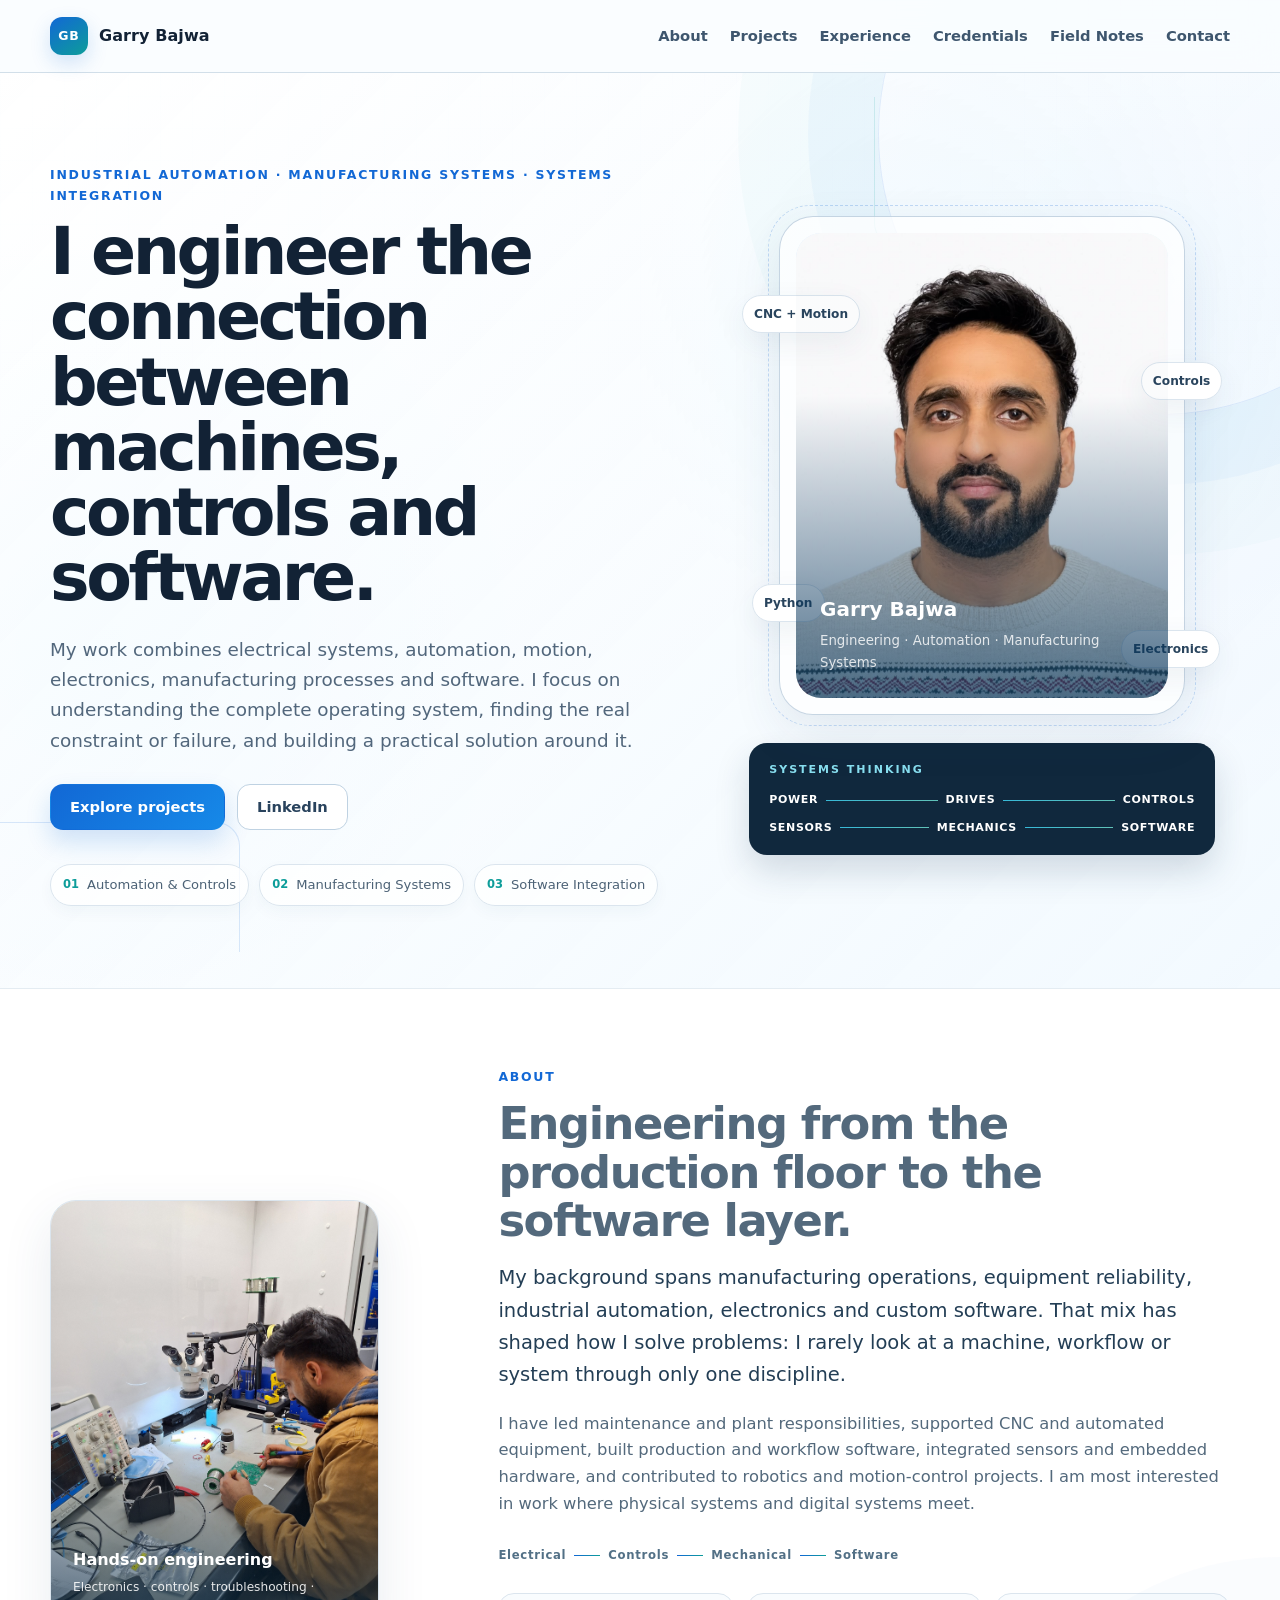
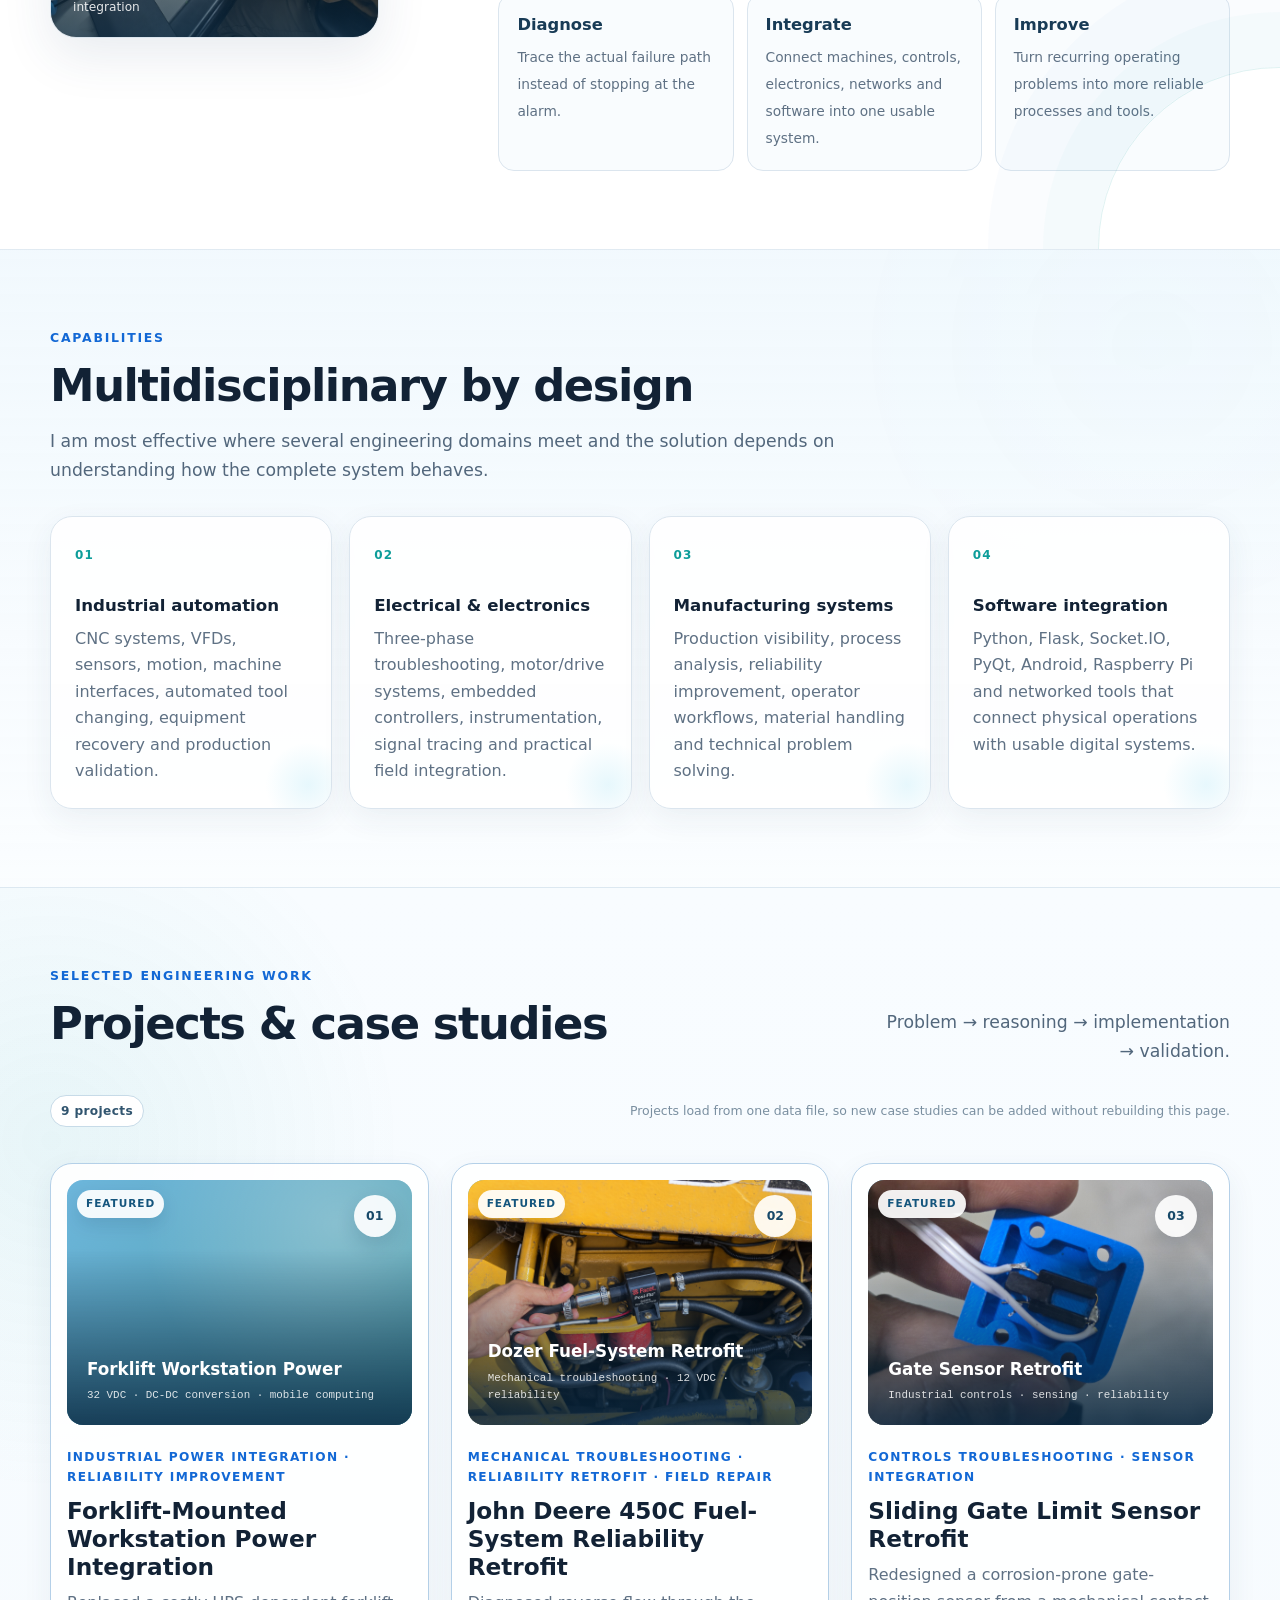
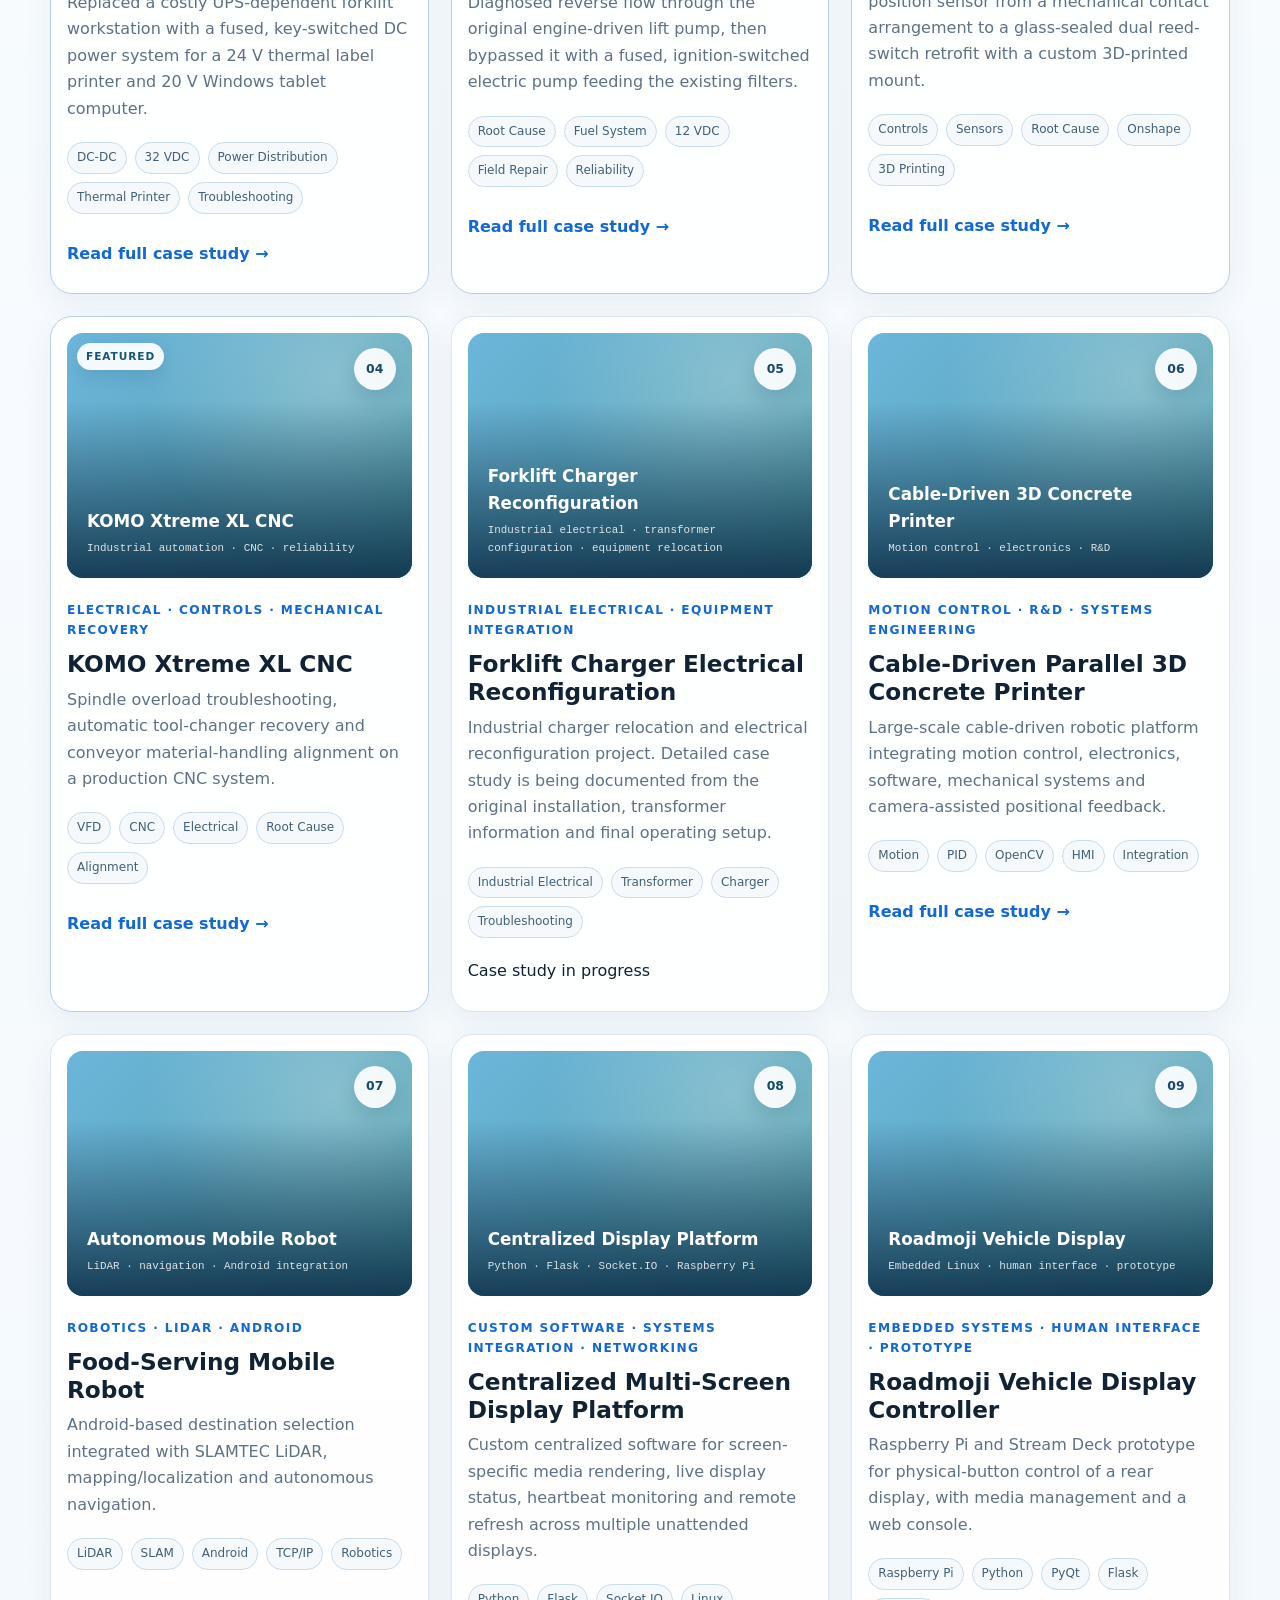
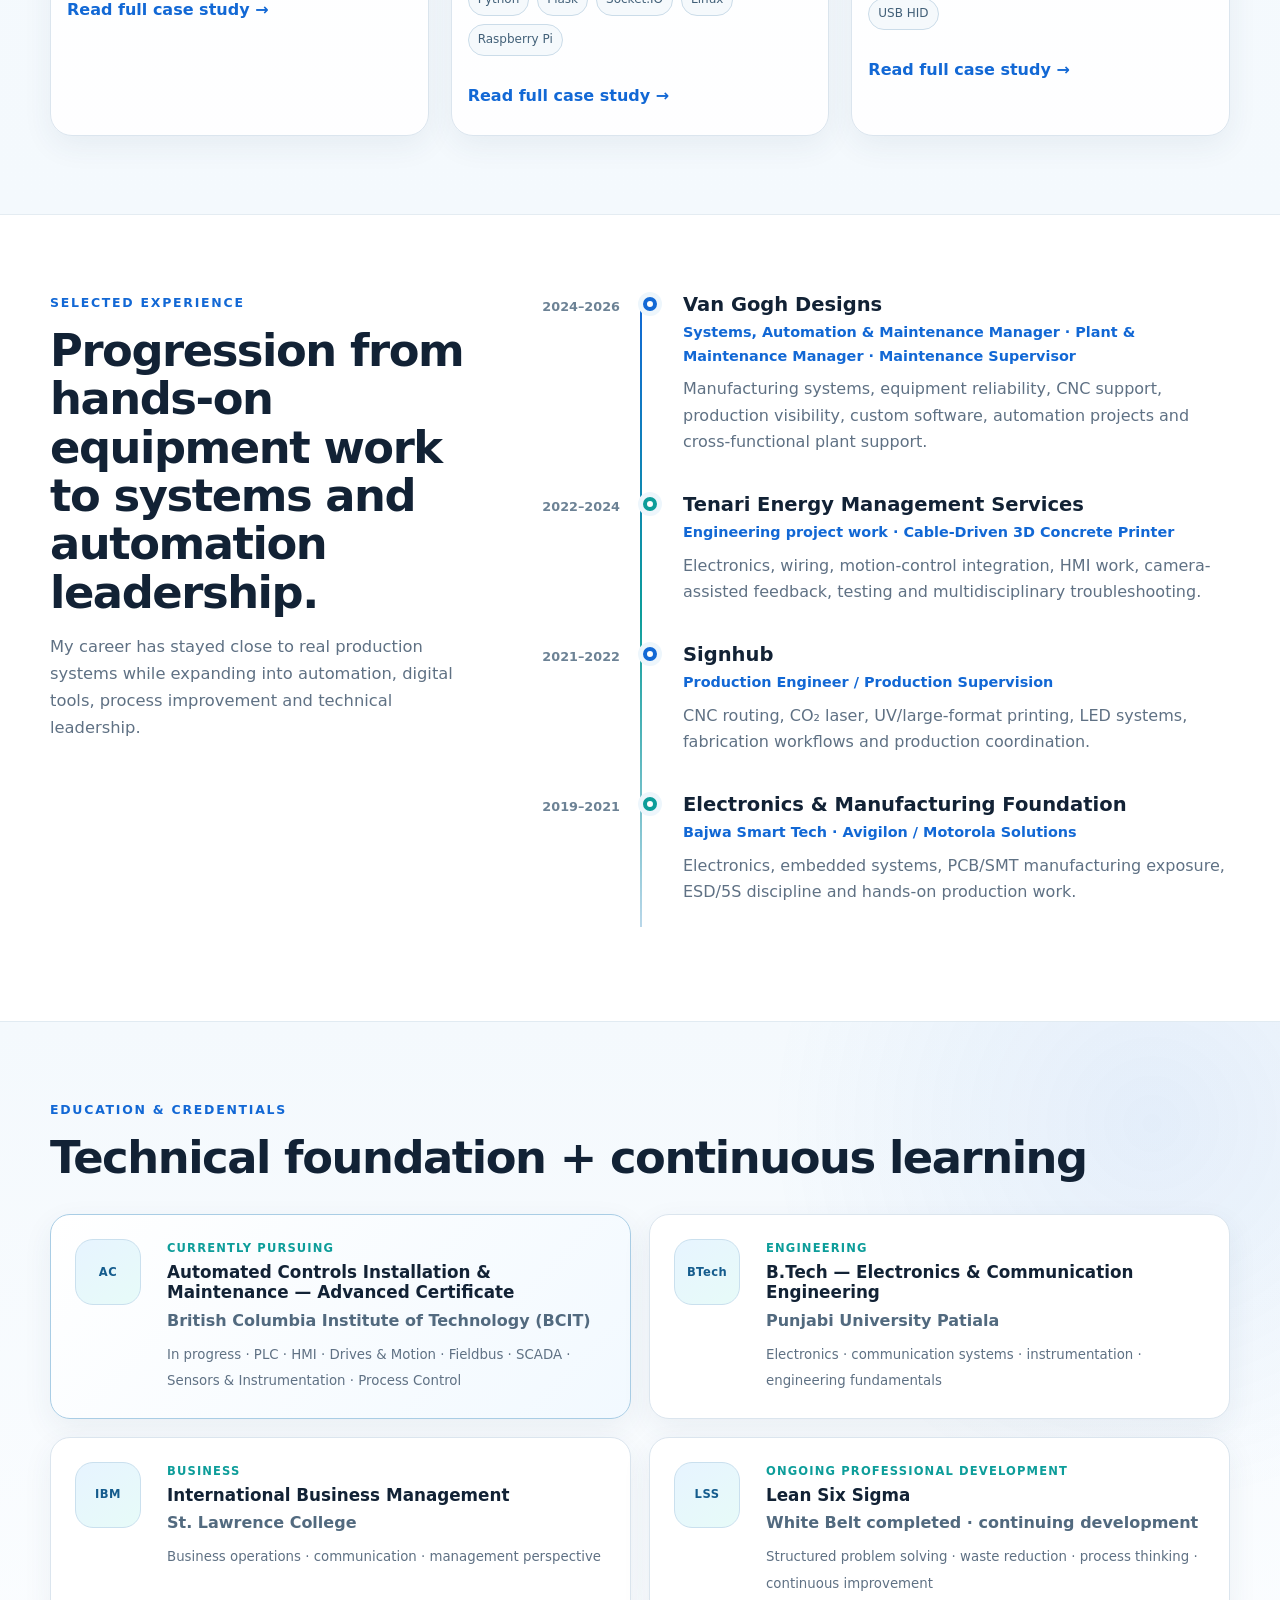
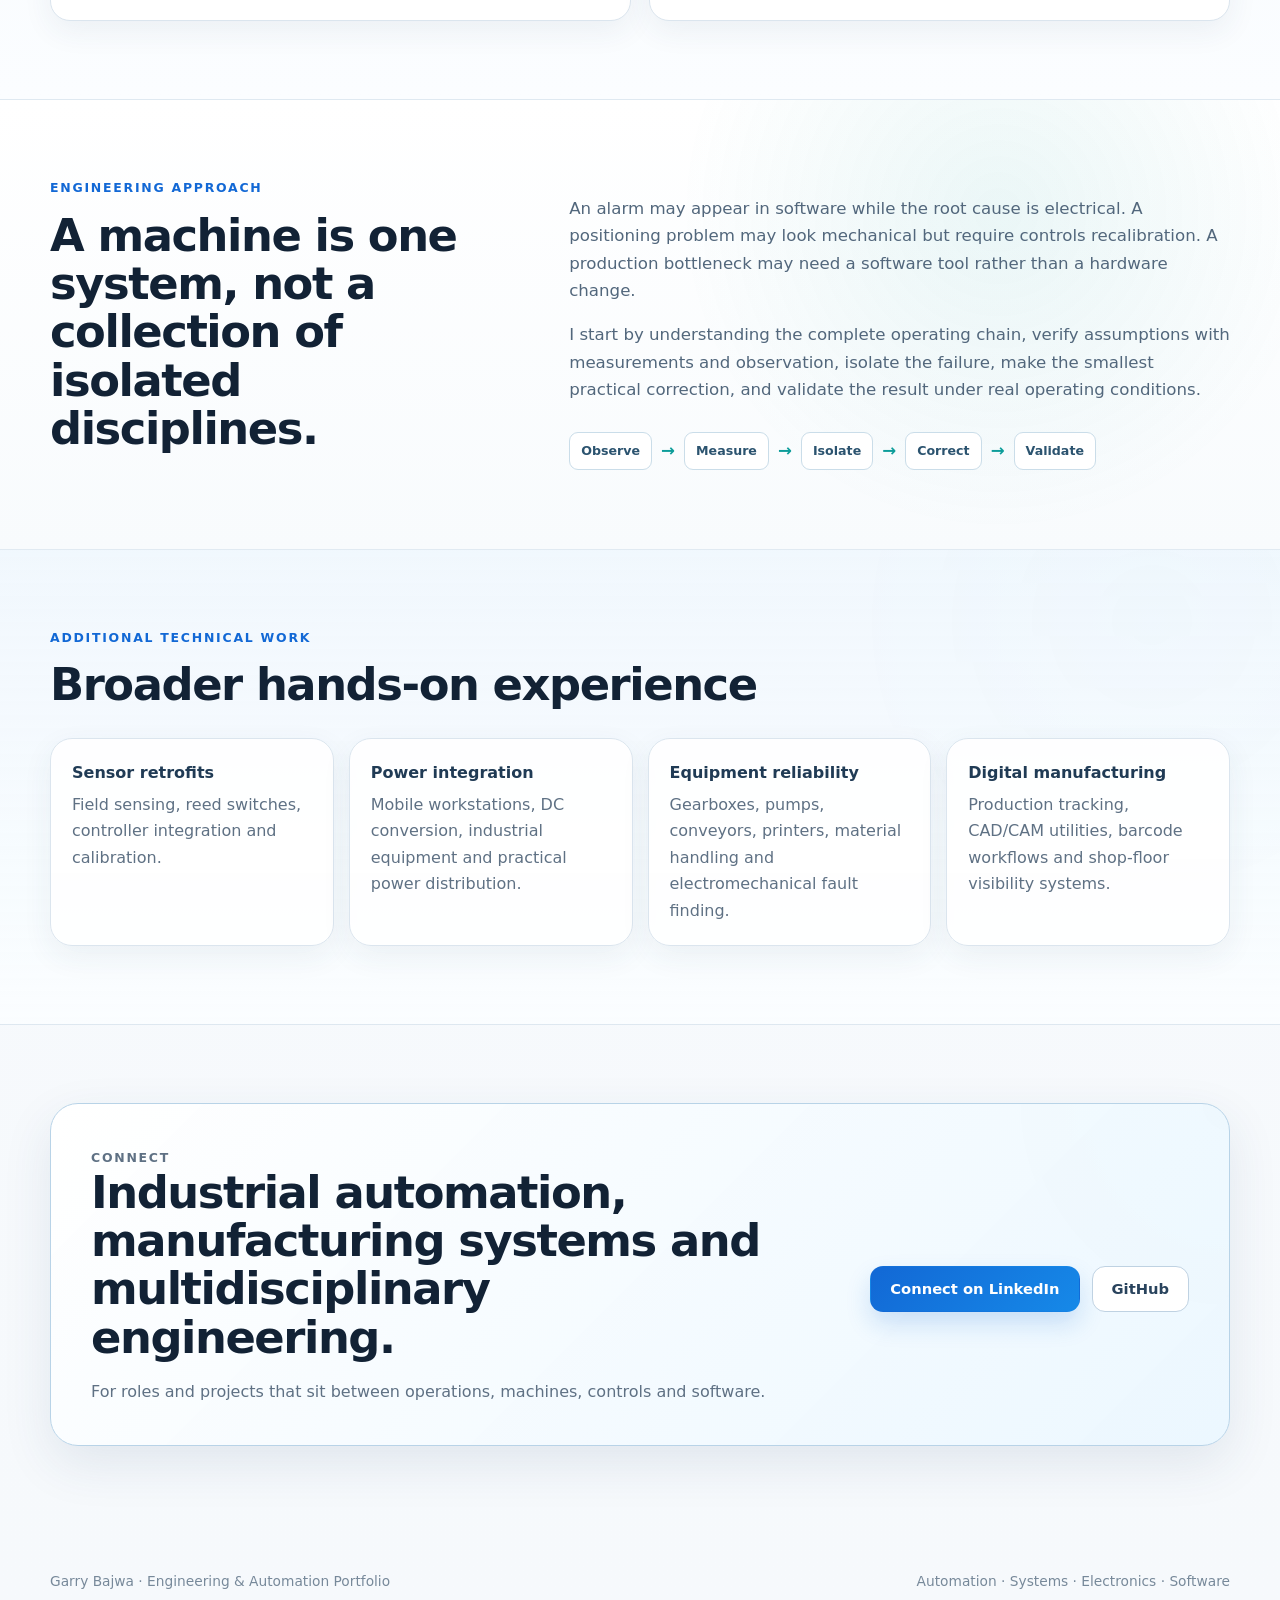
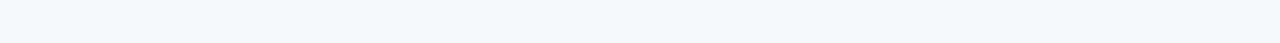
==== commit d6329e96: "Add John Deere 450C fuel-system reliability retrofit case study" ====
--- a/index.html
+++ b/index.html
@@ -332,7 +332,7 @@
       <span>Automation · Systems · Electronics · Software</span>
     </div>
   </footer>
-  <script src="projects-data.js?v=20261008g"></script>
+  <script src="projects-data.js?v=20261008h"></script>
   <script src="site.js?v=20261007c"></script>
 </body>
 </html>
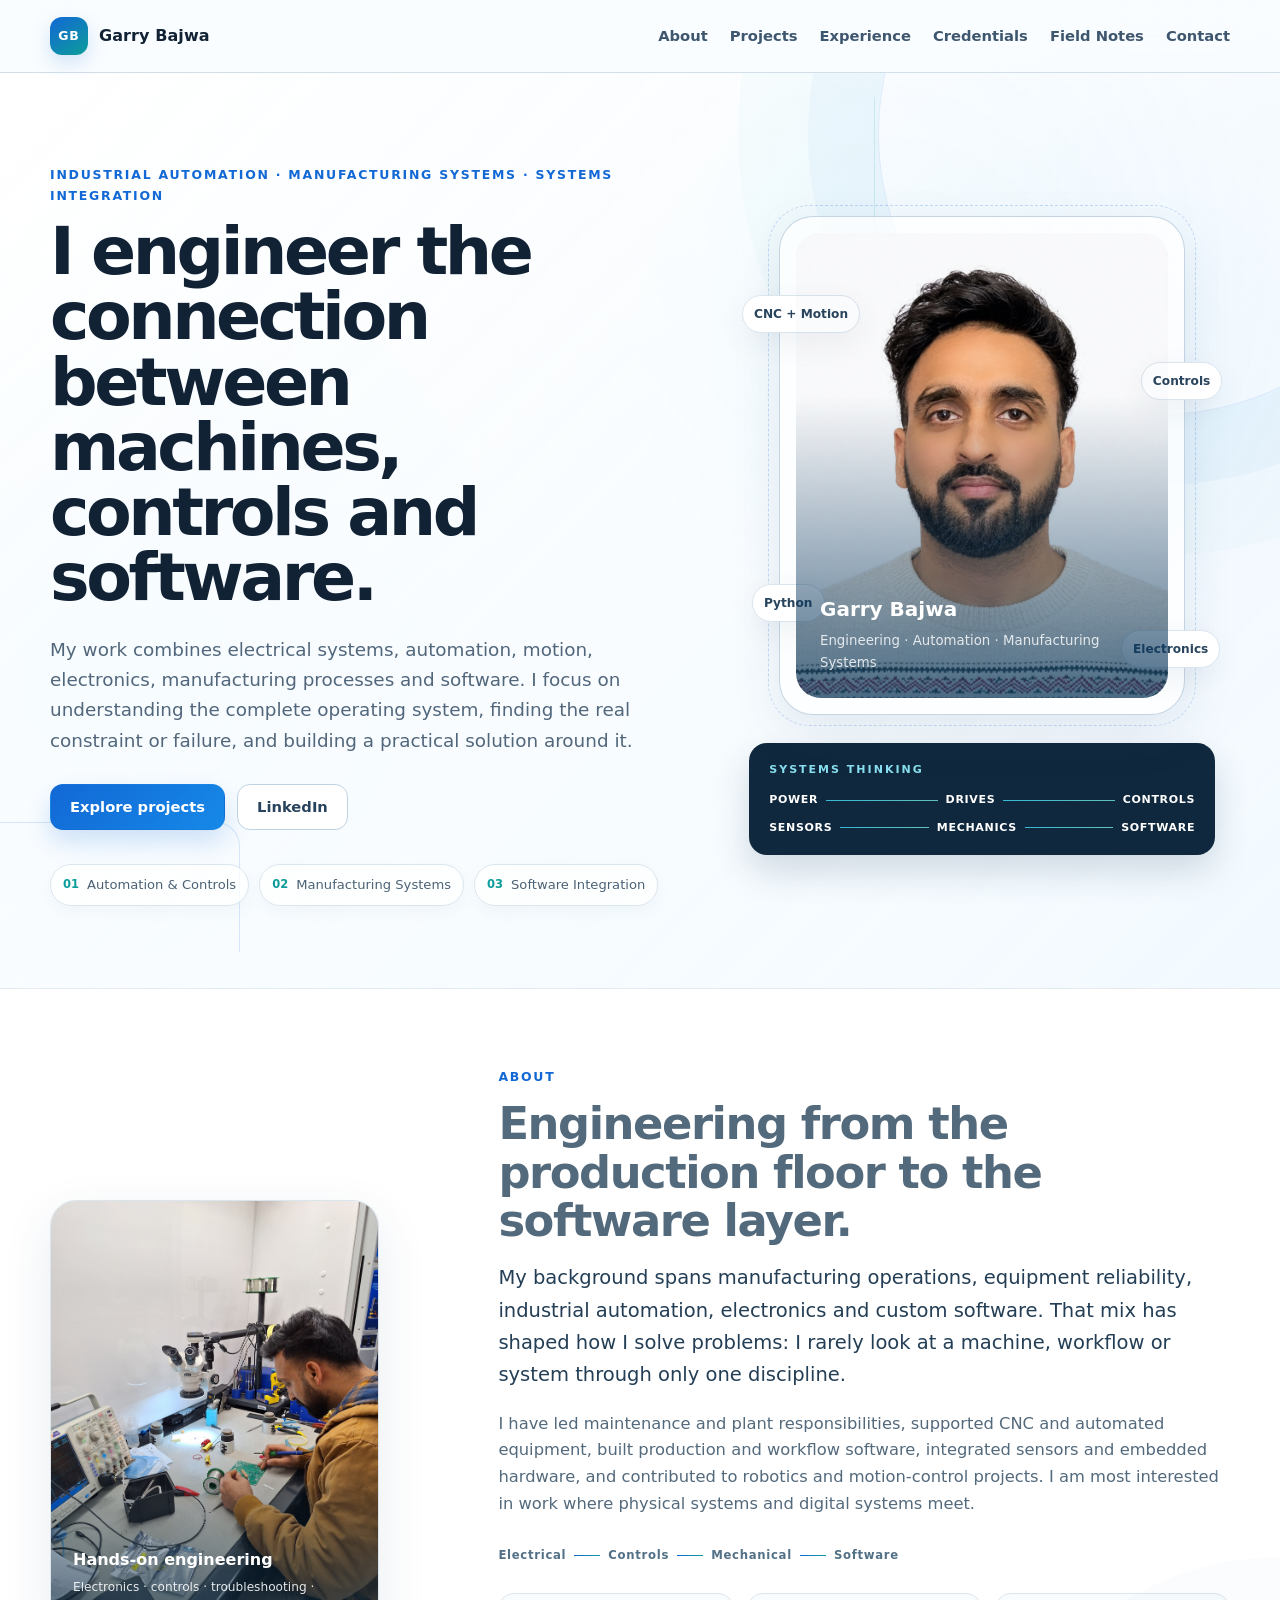
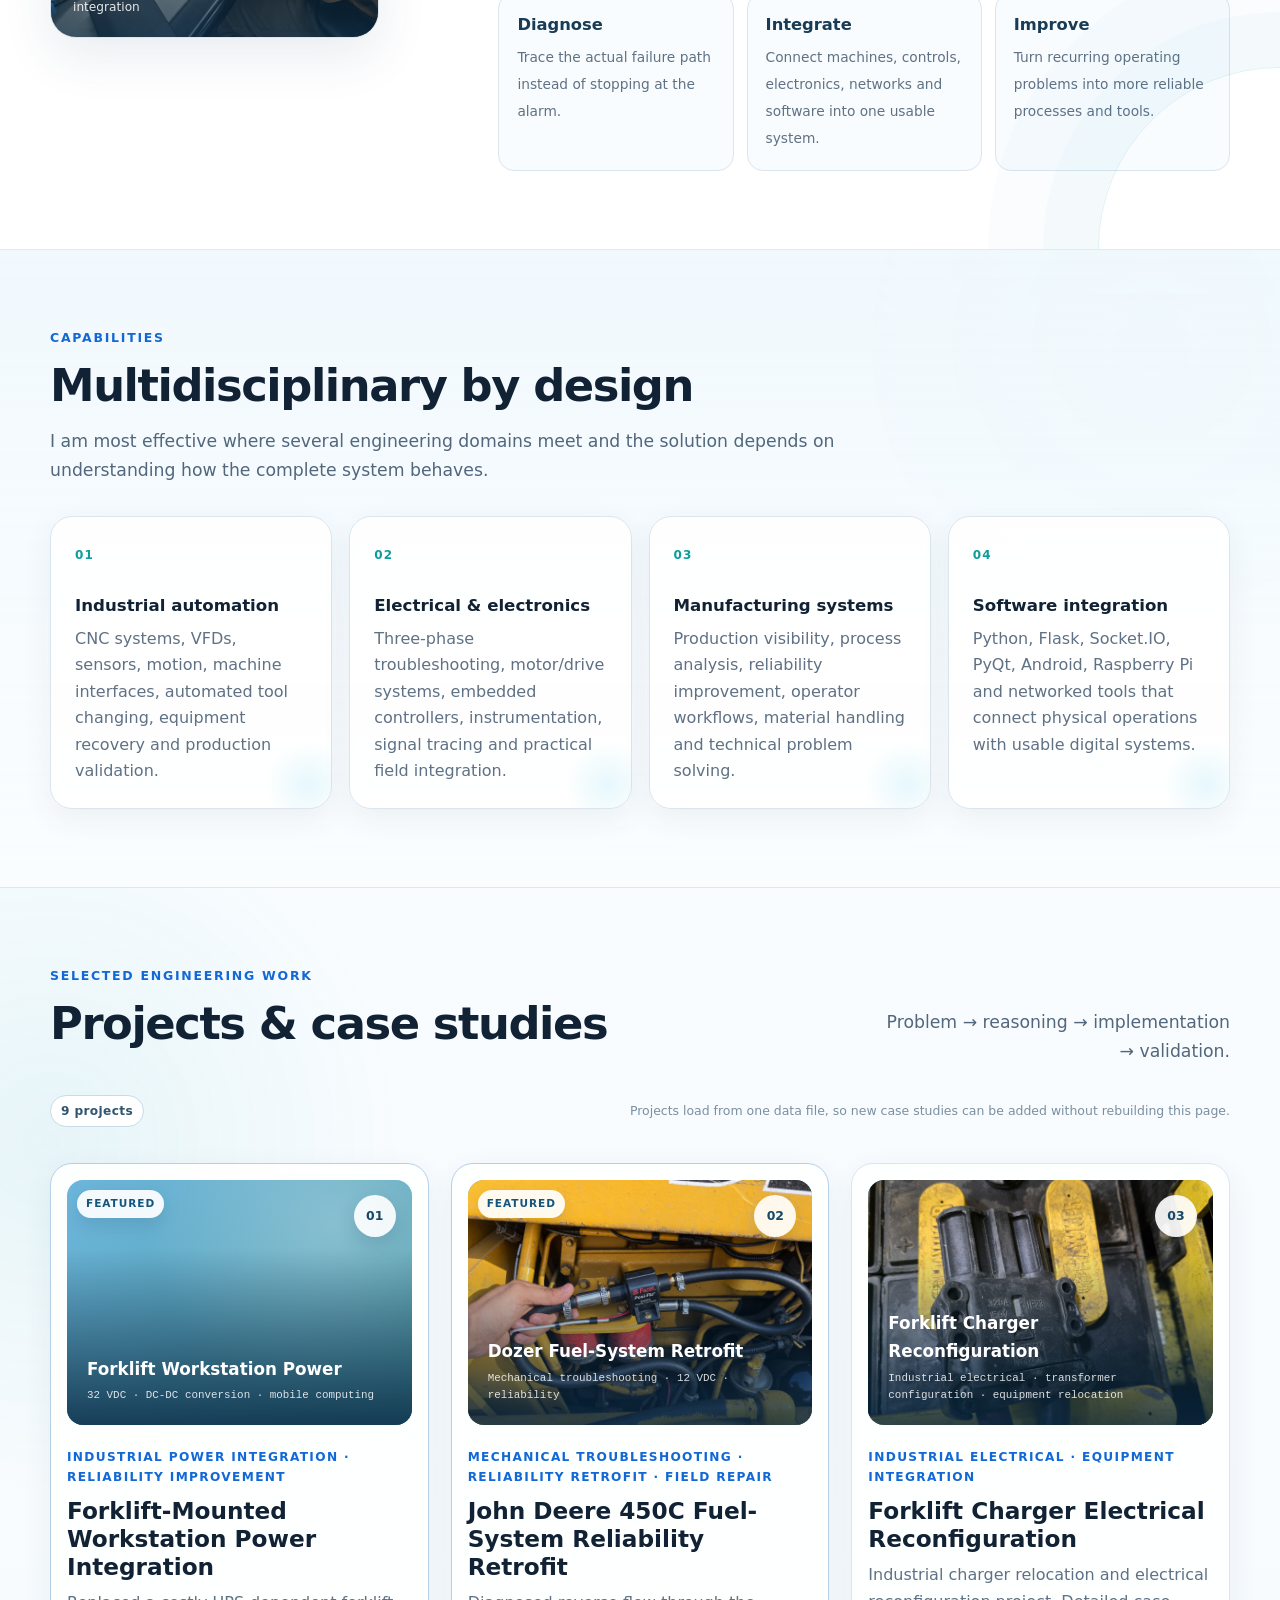
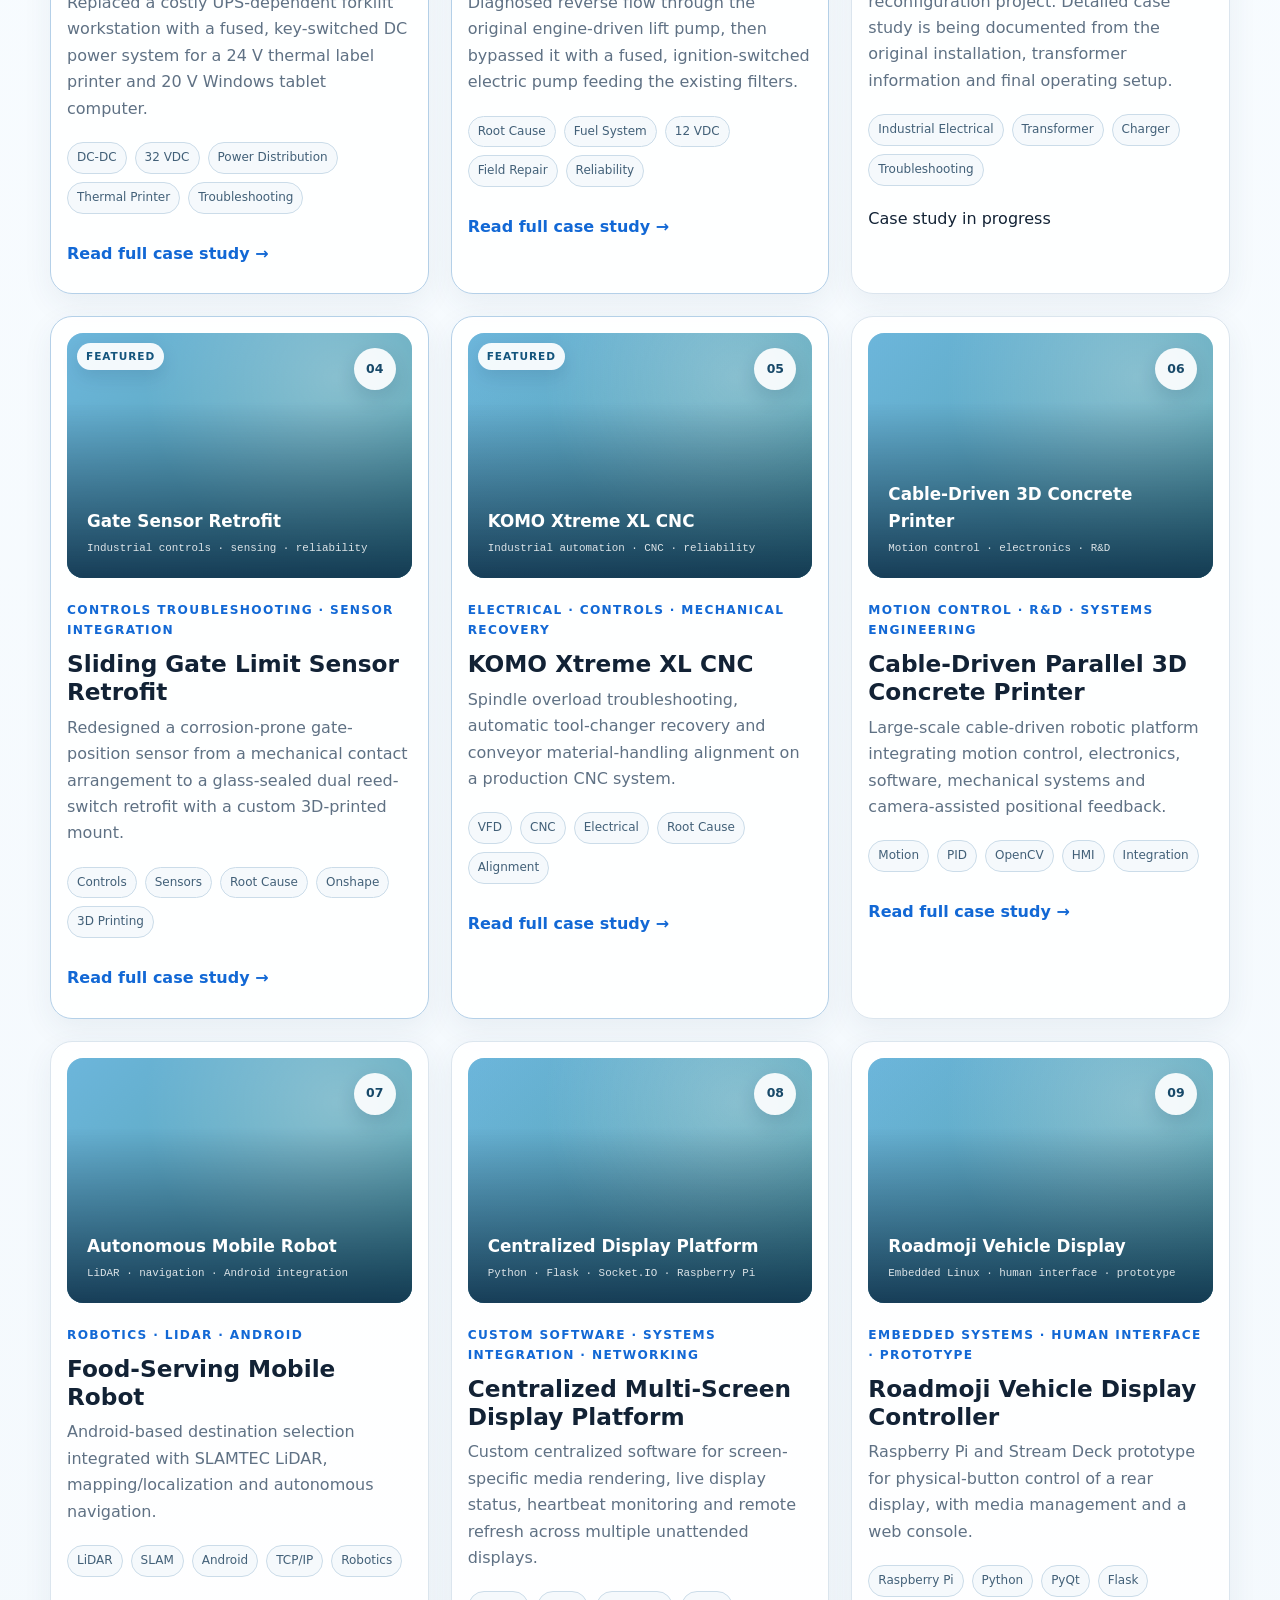
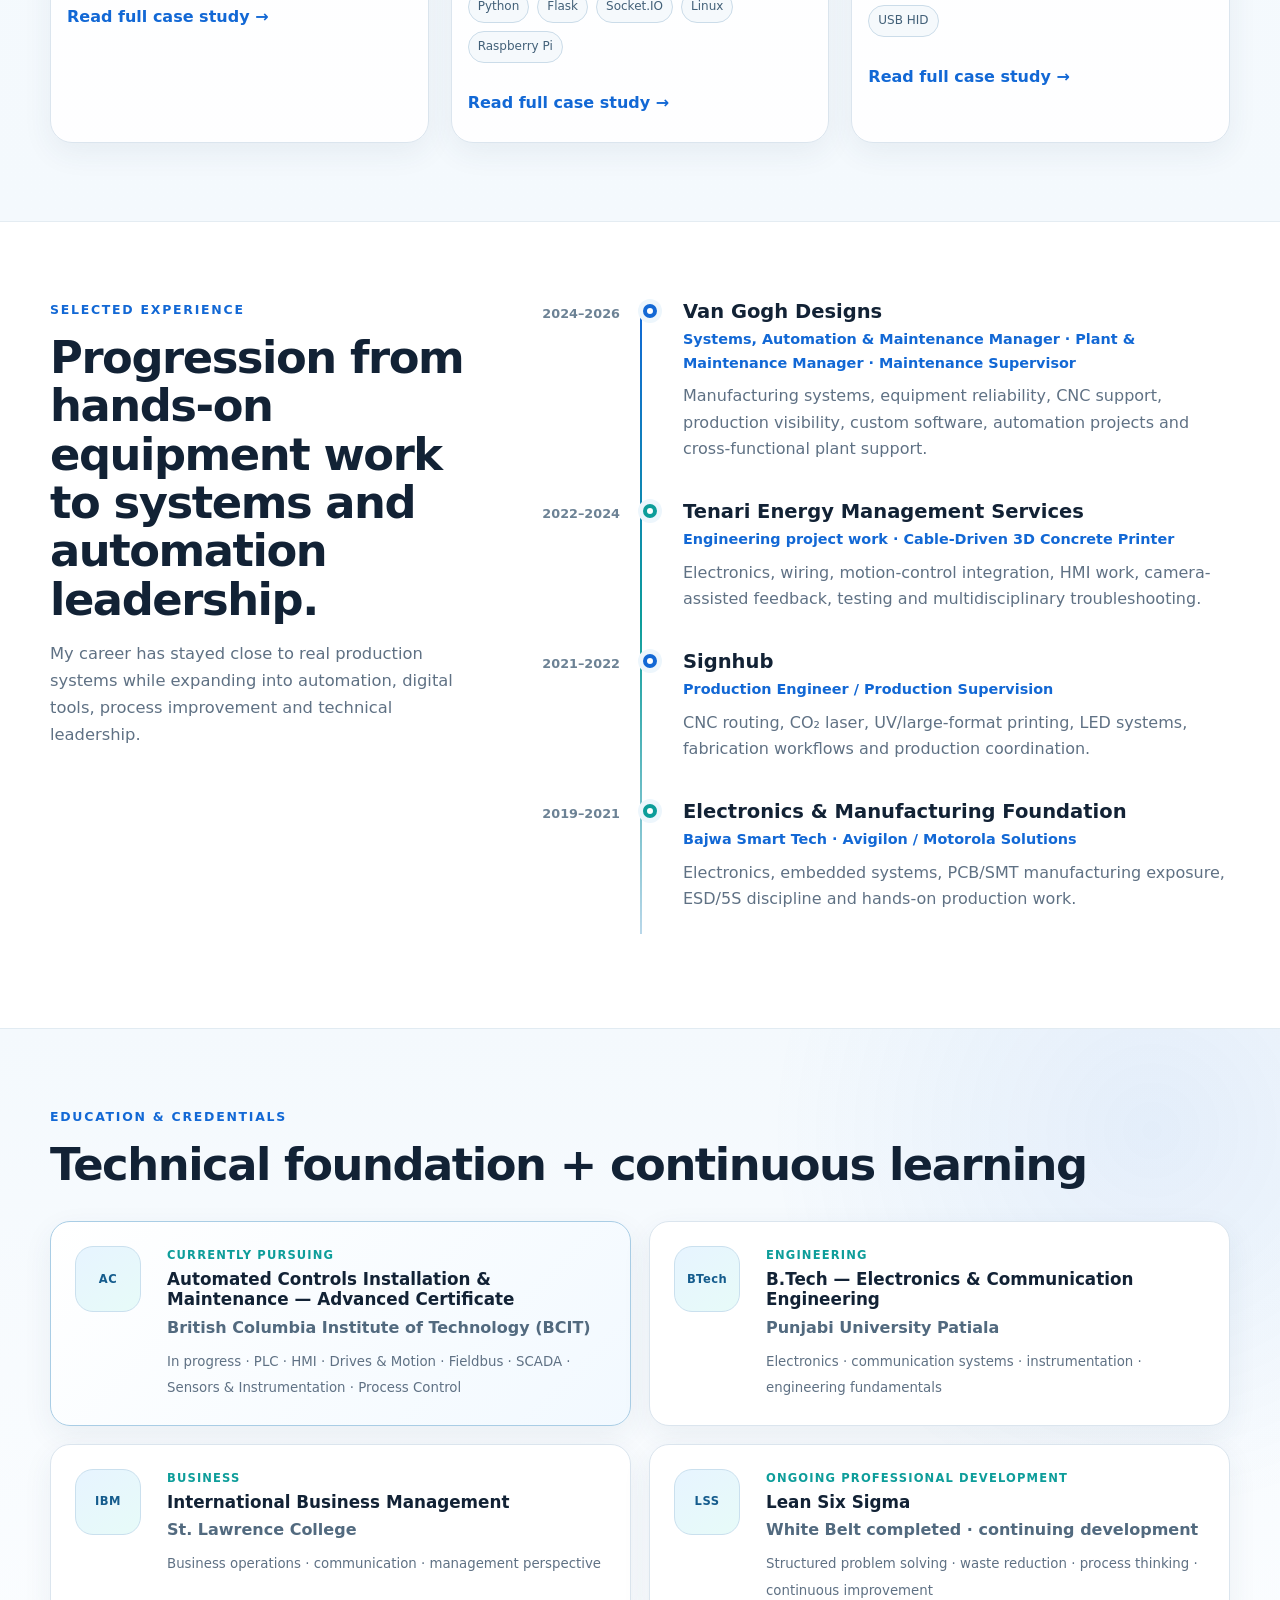
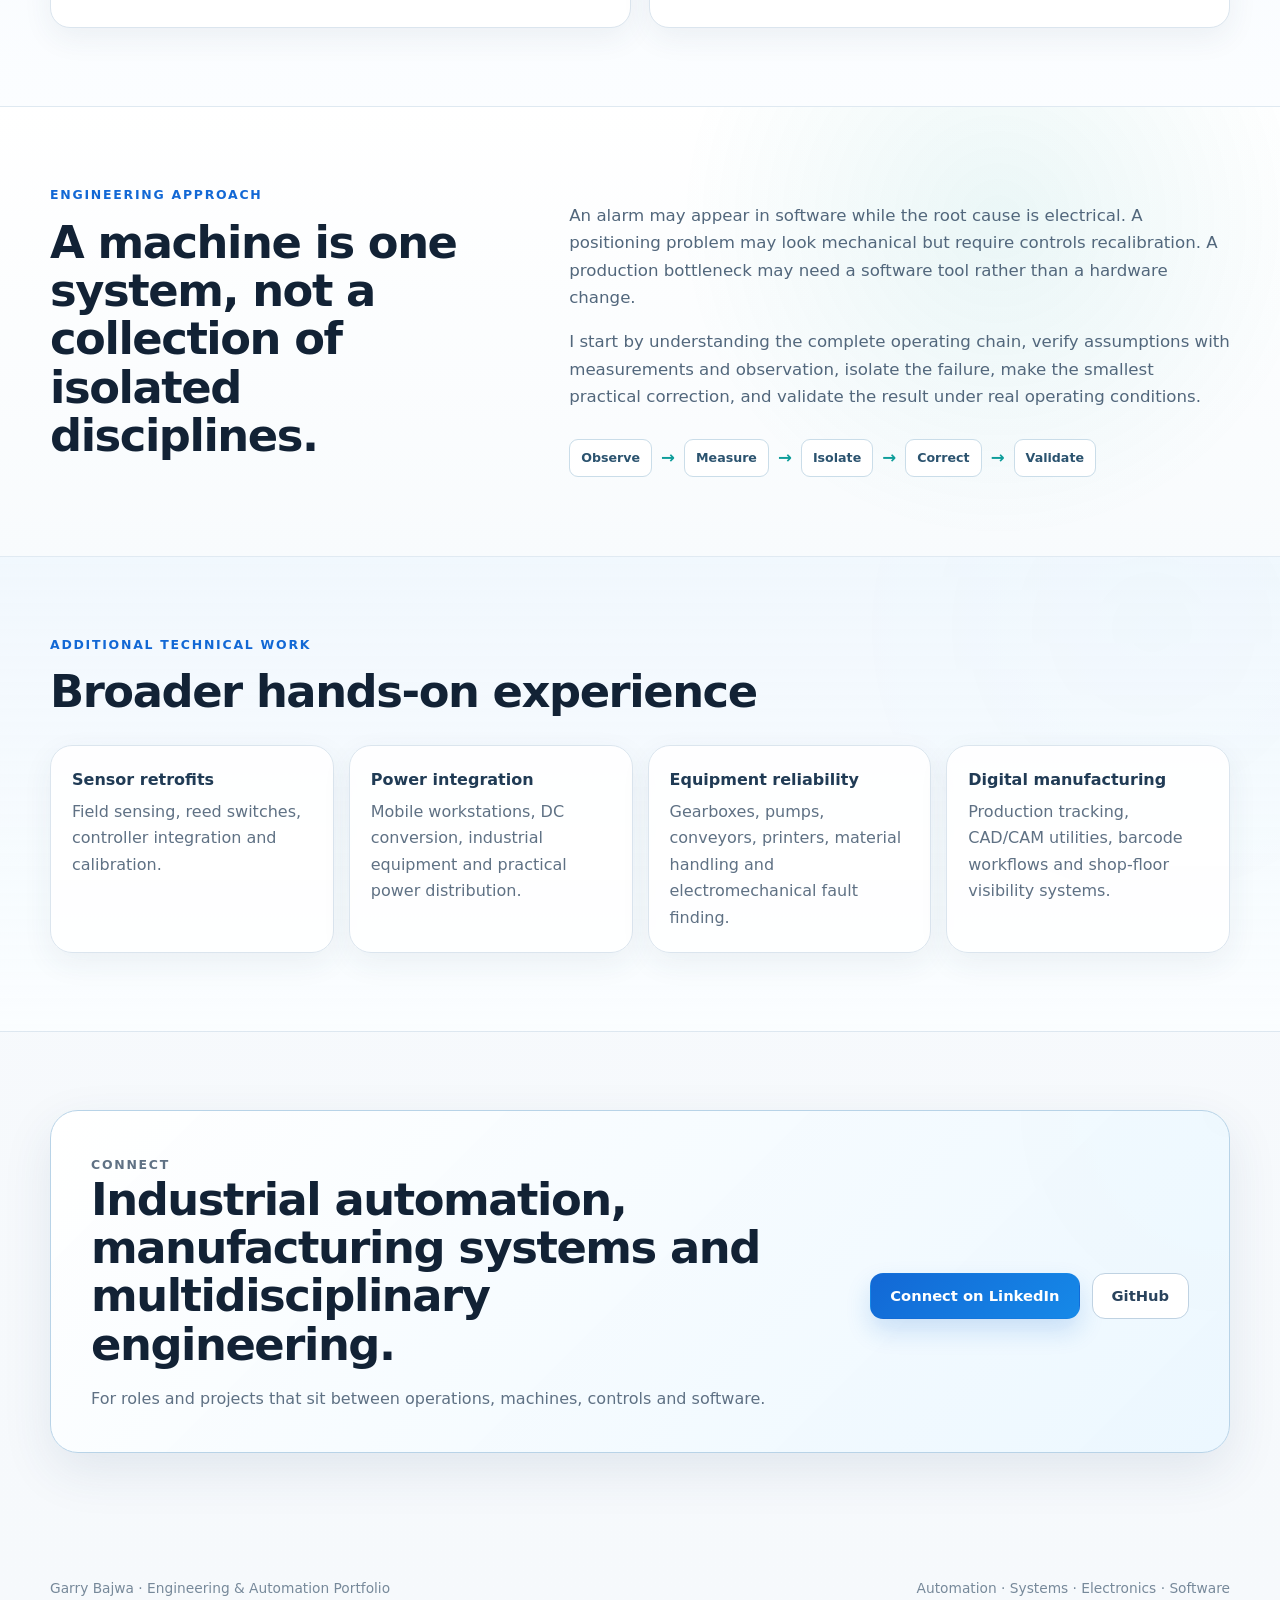
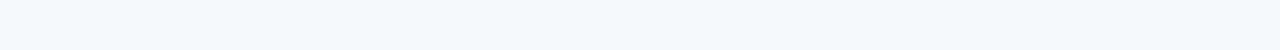
==== commit b16ef7c6: "Add manual homepage project ordering" ====
--- a/index.html
+++ b/index.html
@@ -332,7 +332,7 @@
       <span>Automation · Systems · Electronics · Software</span>
     </div>
   </footer>
-  <script src="projects-data.js?v=20261008h"></script>
-  <script src="site.js?v=20261007c"></script>
+  <script src="projects-data.js?v=20261008j"></script>
+  <script src="site.js?v=20261008j"></script>
 </body>
 </html>
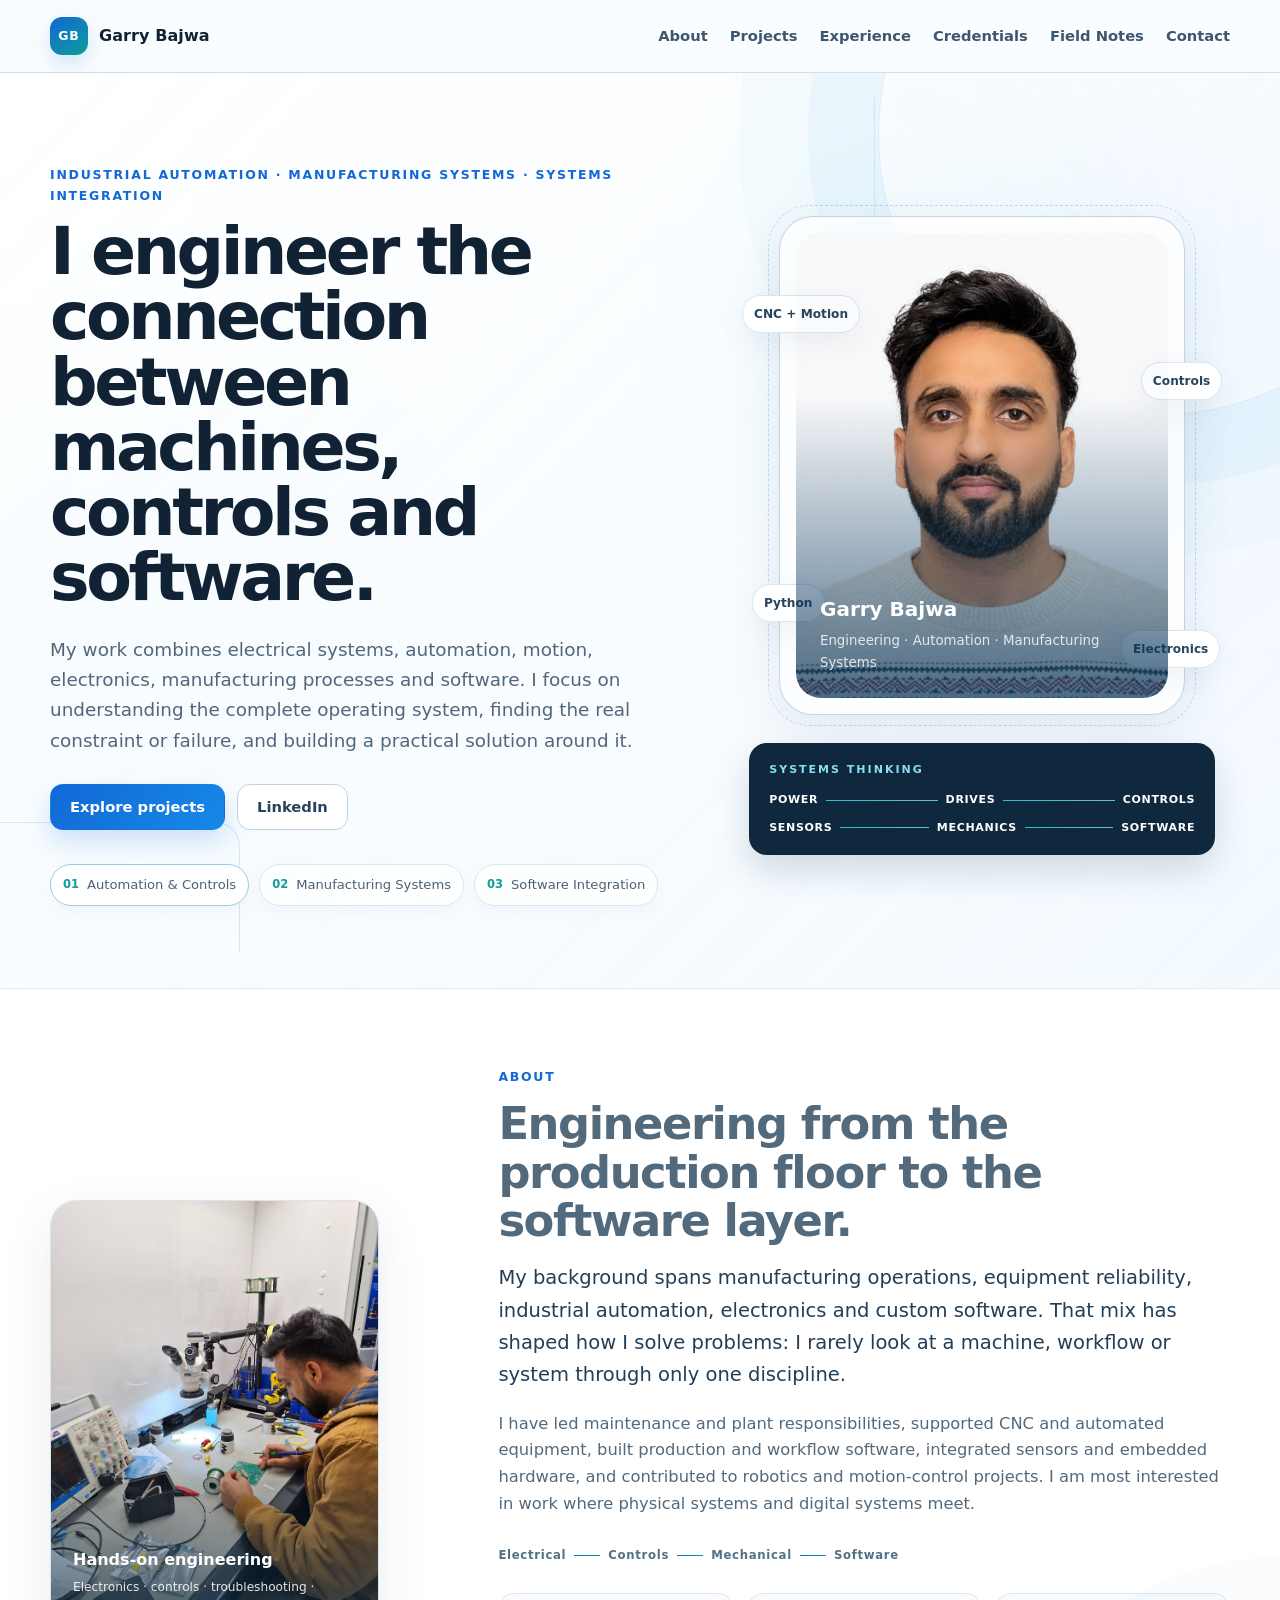
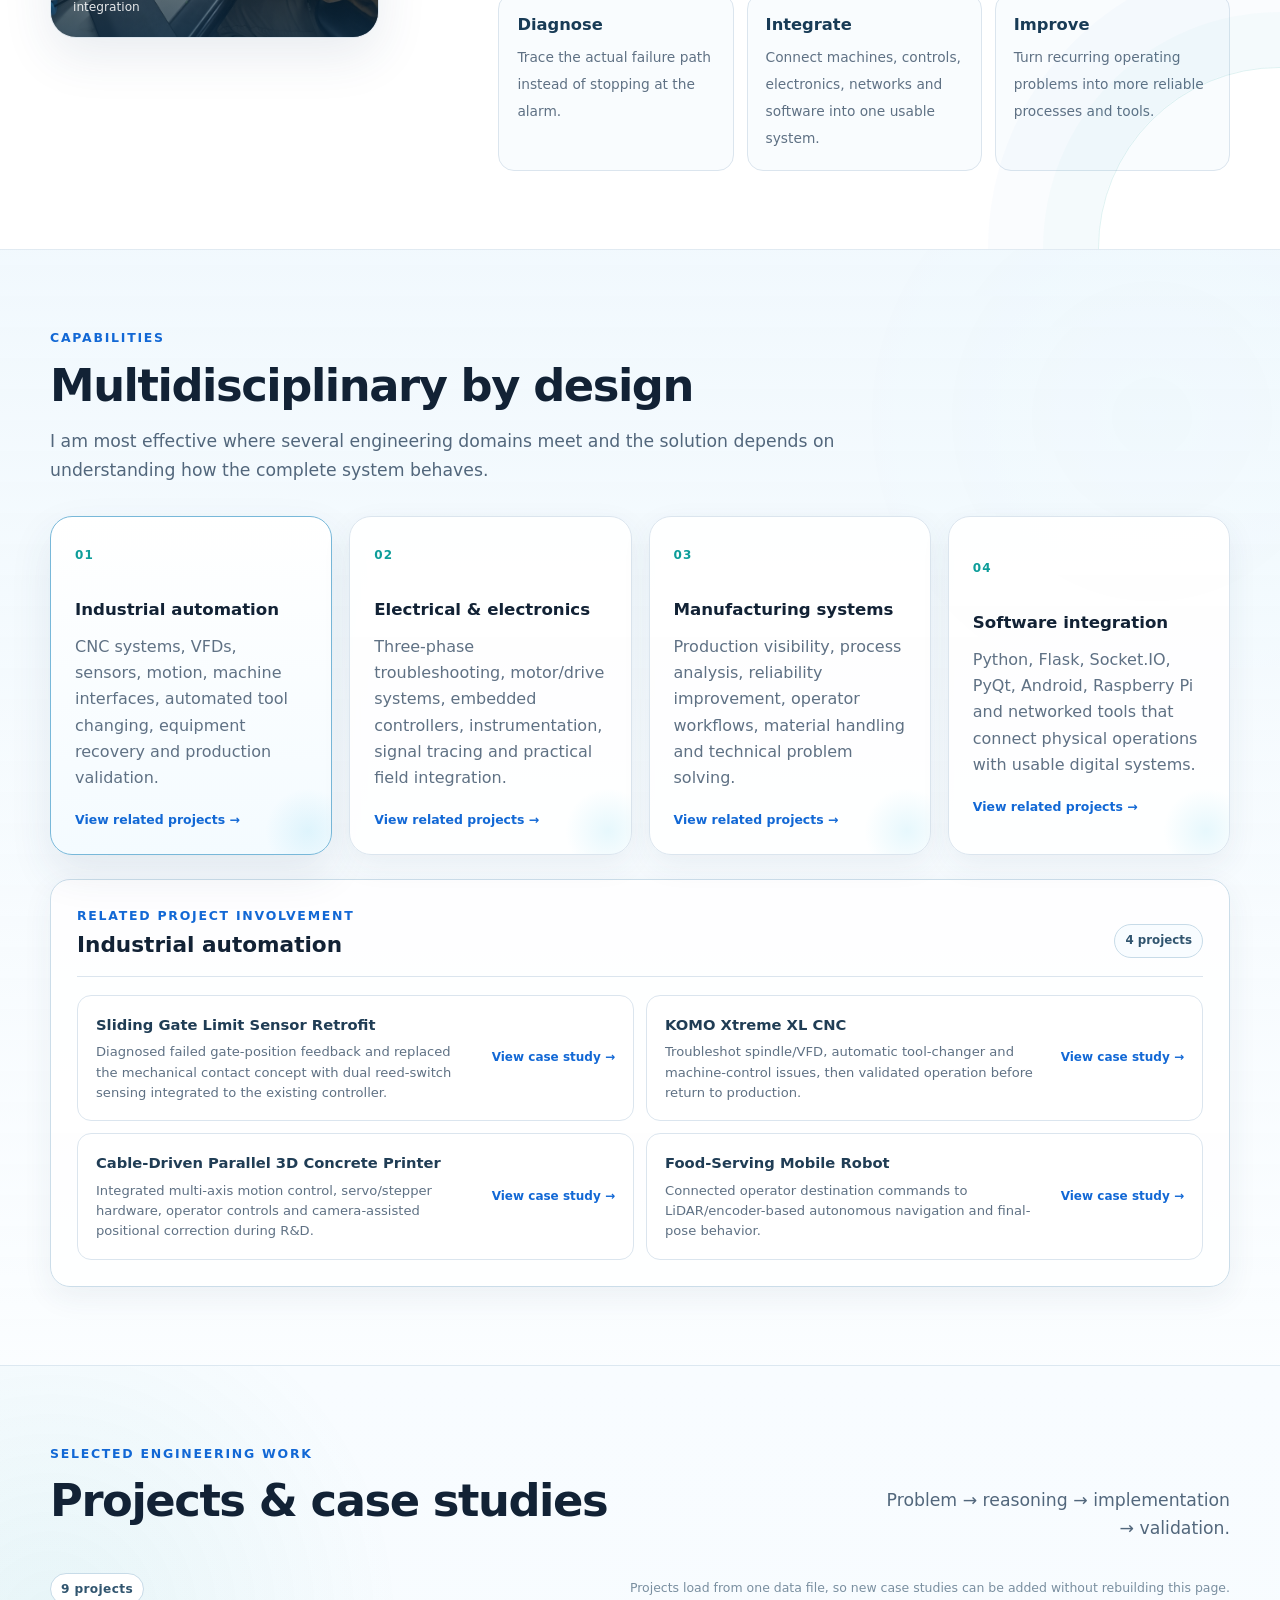
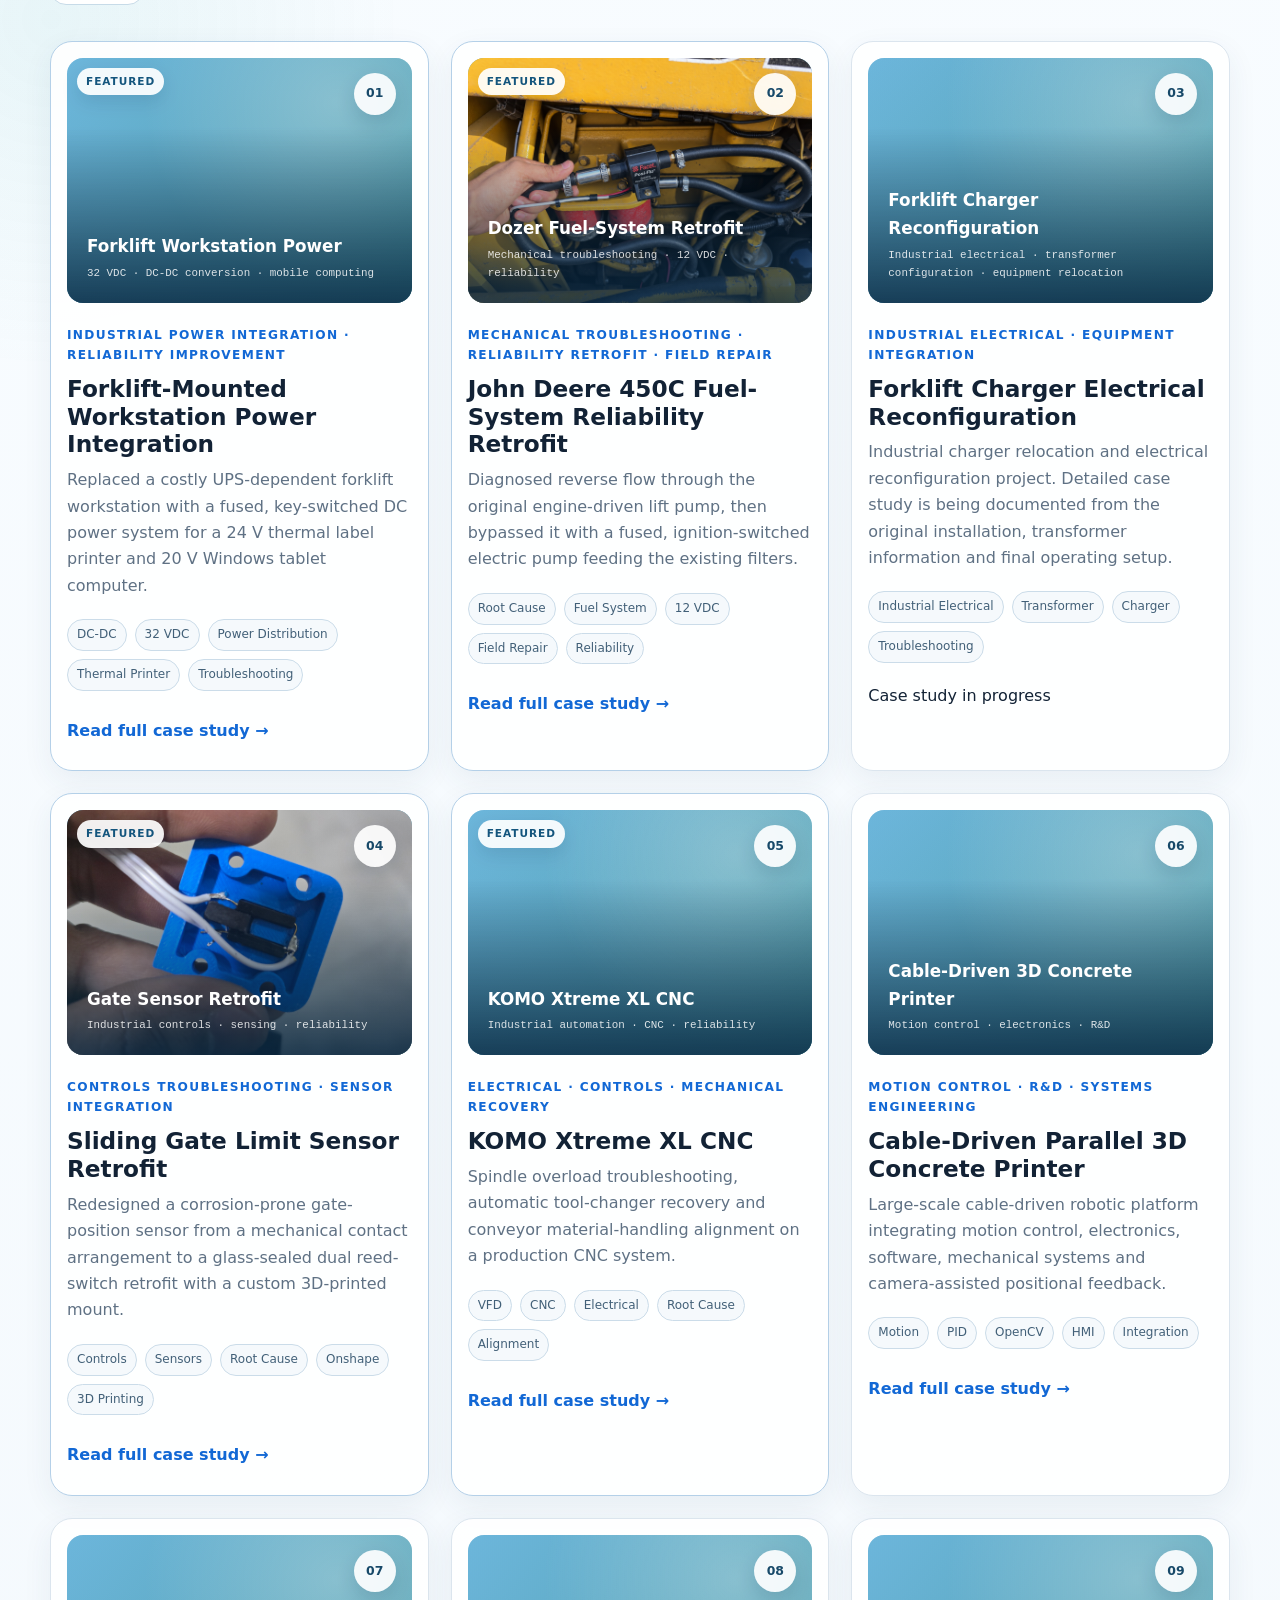
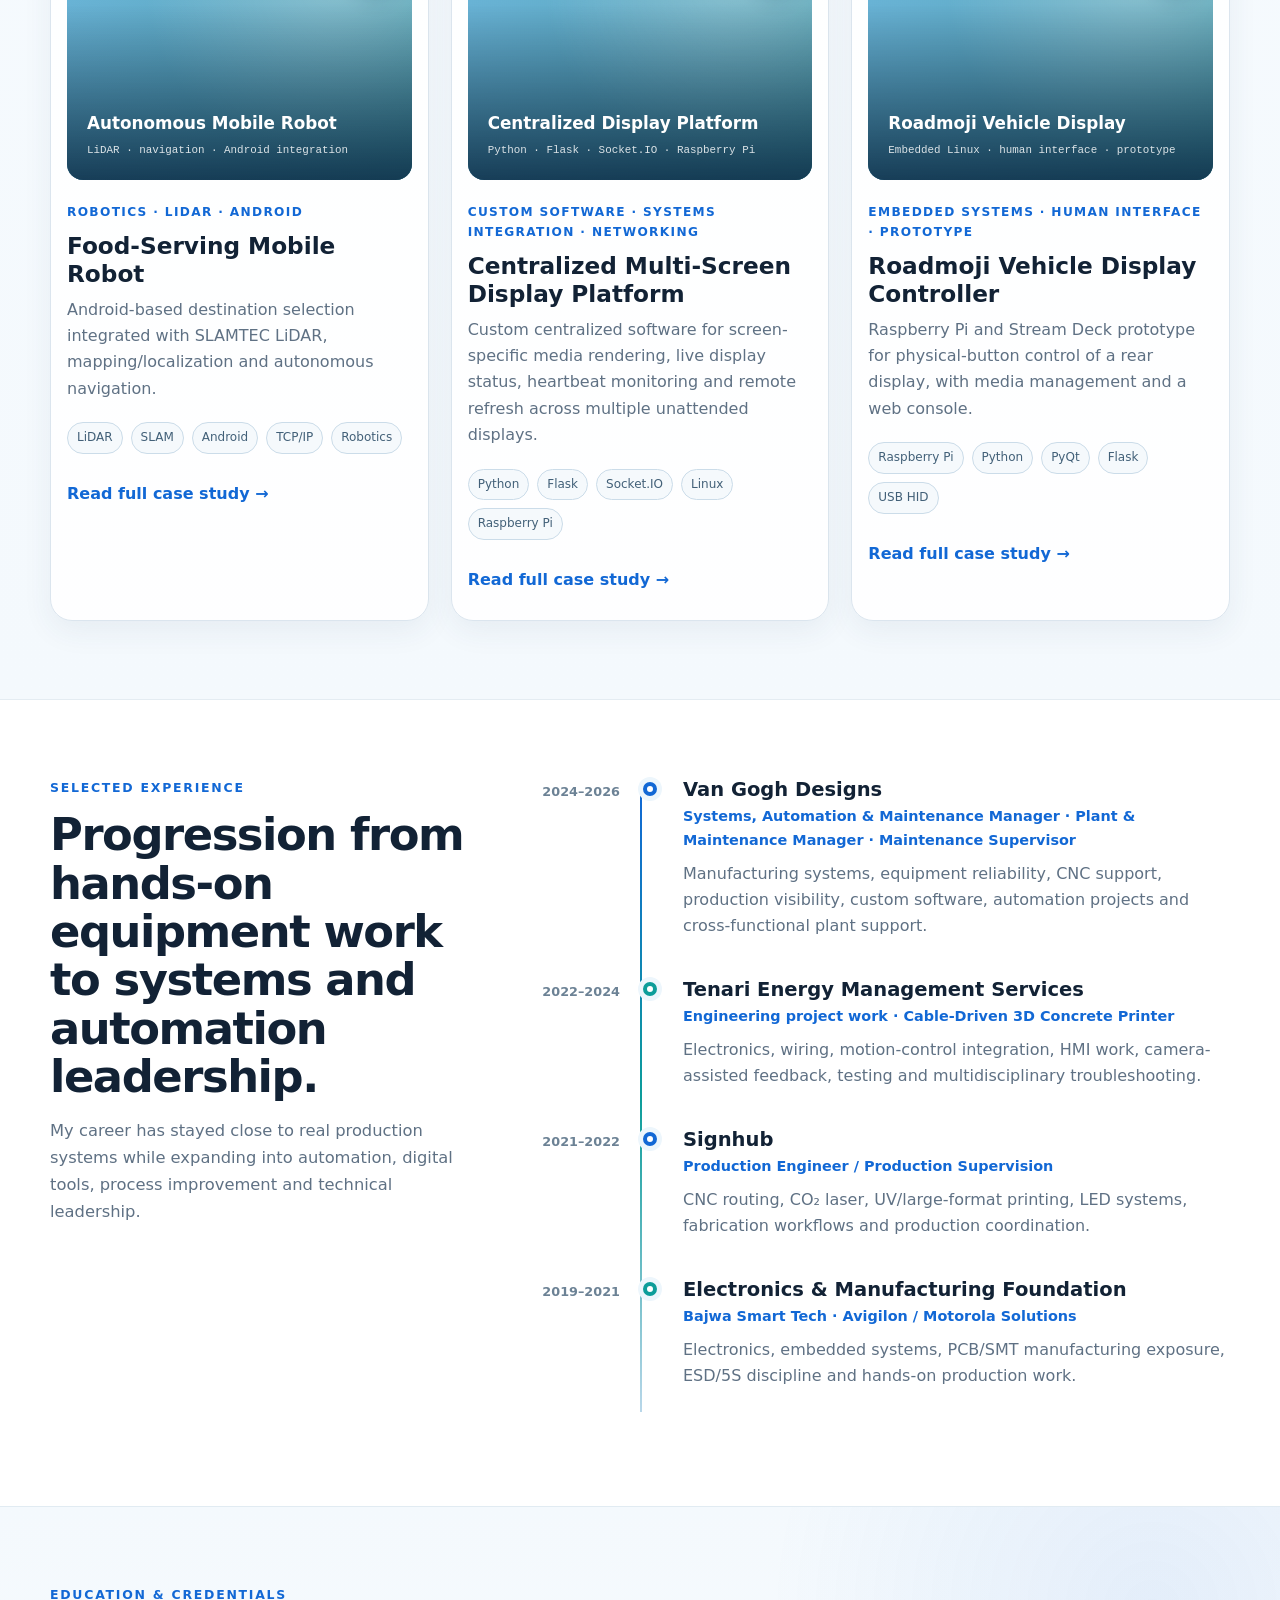
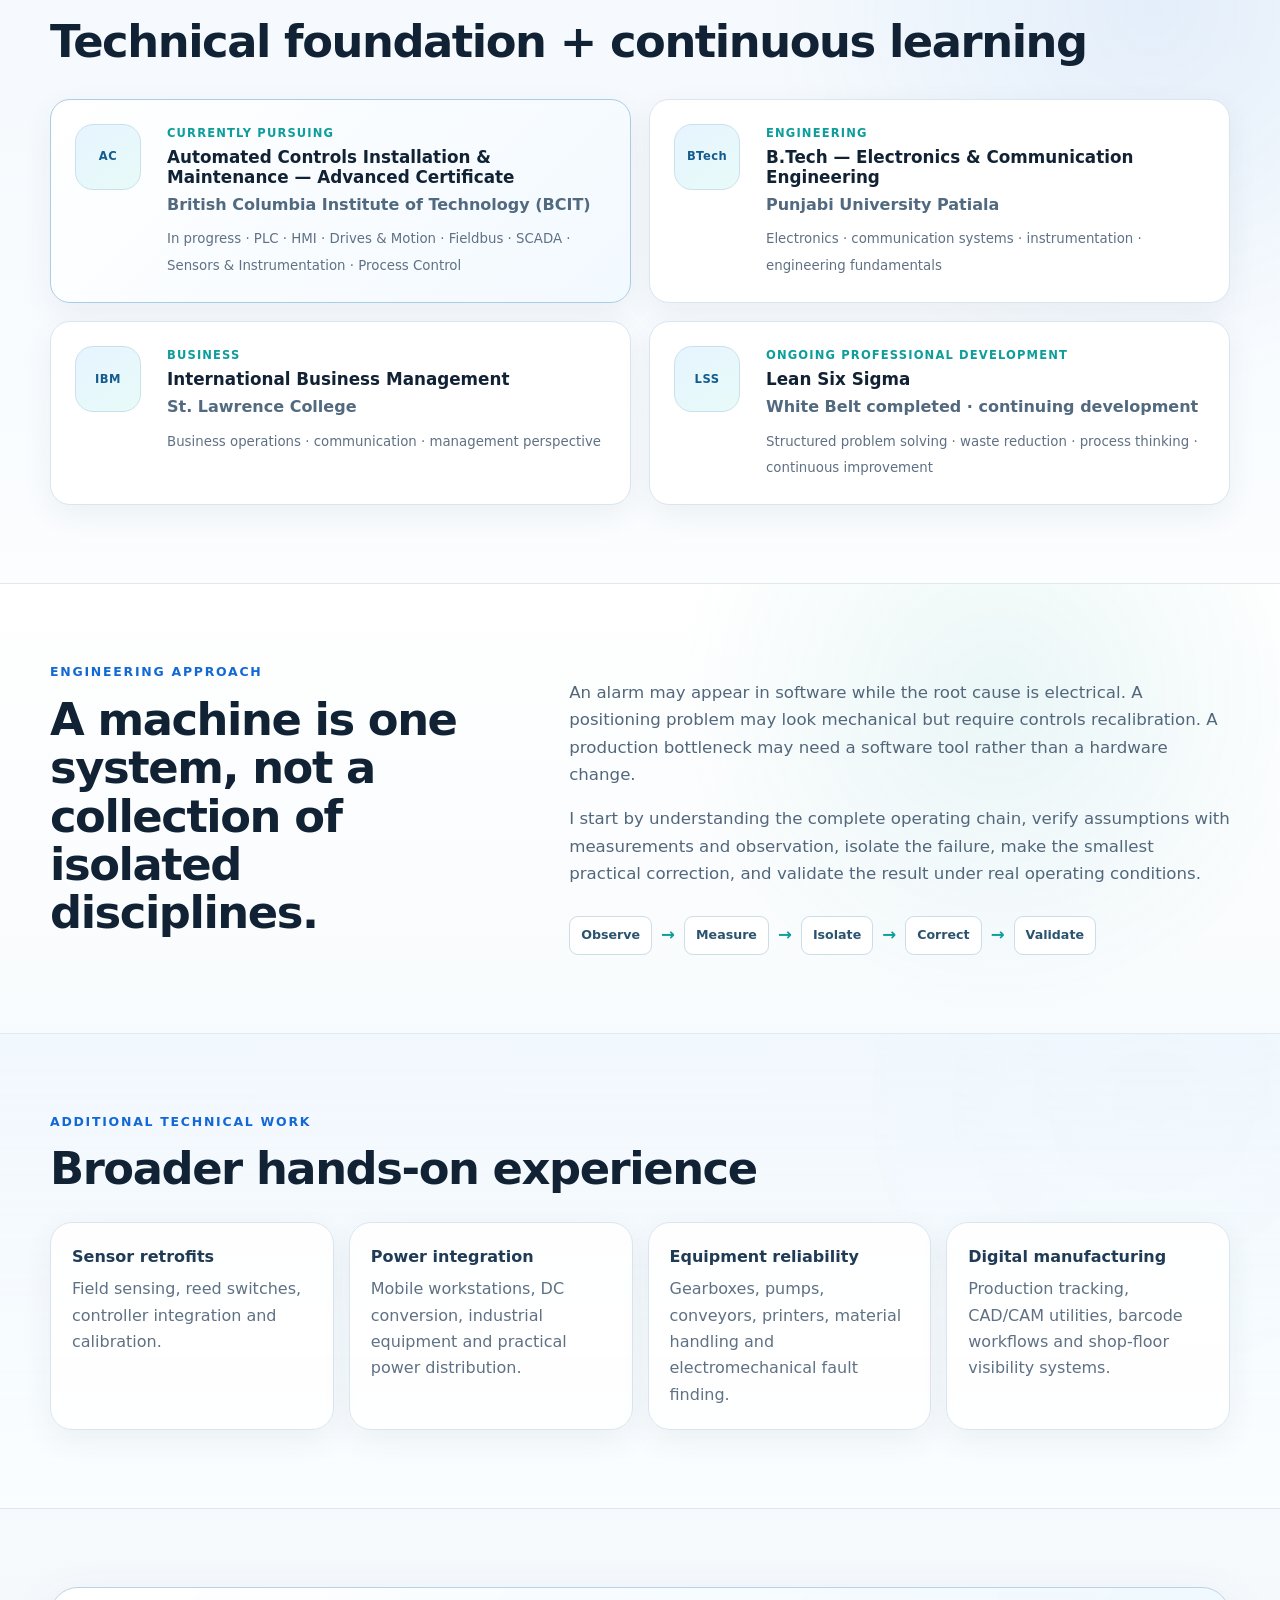
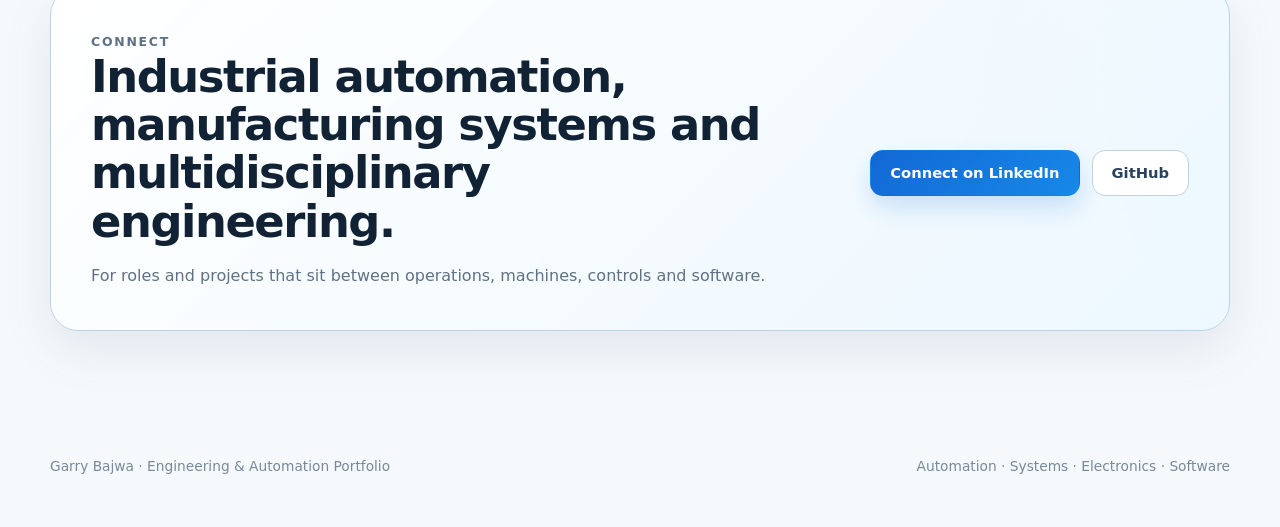
==== commit dc8ab841: "Add capability-based project browser" ====
--- a/index.html
+++ b/index.html
@@ -46,9 +46,9 @@
           </div>
 
           <div class="hero-specialties" aria-label="Engineering specialties">
-            <span><b>01</b> Automation & Controls</span>
-            <span><b>02</b> Manufacturing Systems</span>
-            <span><b>03</b> Software Integration</span>
+            <button type="button" class="hero-specialty" data-capability="automation"><b>01</b> Automation & Controls</button>
+            <button type="button" class="hero-specialty" data-capability="manufacturing"><b>02</b> Manufacturing Systems</button>
+            <button type="button" class="hero-specialty" data-capability="software"><b>03</b> Software Integration</button>
           </div>
         </div>
 
@@ -124,27 +124,42 @@
         <h2>Multidisciplinary by design</h2>
         <p class="section-intro">I am most effective where several engineering domains meet and the solution depends on understanding how the complete system behaves.</p>
 
-        <div class="capability-grid">
-          <article class="capability-card">
+        <div class="capability-grid" aria-label="Browse projects by capability">
+          <button type="button" class="capability-card capability-trigger is-active" data-capability="automation" aria-pressed="true">
             <span class="card-number">01</span>
-            <h3>Industrial automation</h3>
-            <p>CNC systems, VFDs, sensors, motion, machine interfaces, automated tool changing, equipment recovery and production validation.</p>
-          </article>
-          <article class="capability-card">
+            <span class="capability-title">Industrial automation</span>
+            <span class="capability-description">CNC systems, VFDs, sensors, motion, machine interfaces, automated tool changing, equipment recovery and production validation.</span>
+            <span class="capability-action">View related projects →</span>
+          </button>
+          <button type="button" class="capability-card capability-trigger" data-capability="electrical" aria-pressed="false">
             <span class="card-number">02</span>
-            <h3>Electrical & electronics</h3>
-            <p>Three-phase troubleshooting, motor/drive systems, embedded controllers, instrumentation, signal tracing and practical field integration.</p>
-          </article>
-          <article class="capability-card">
+            <span class="capability-title">Electrical & electronics</span>
+            <span class="capability-description">Three-phase troubleshooting, motor/drive systems, embedded controllers, instrumentation, signal tracing and practical field integration.</span>
+            <span class="capability-action">View related projects →</span>
+          </button>
+          <button type="button" class="capability-card capability-trigger" data-capability="manufacturing" aria-pressed="false">
             <span class="card-number">03</span>
-            <h3>Manufacturing systems</h3>
-            <p>Production visibility, process analysis, reliability improvement, operator workflows, material handling and technical problem solving.</p>
-          </article>
-          <article class="capability-card">
+            <span class="capability-title">Manufacturing systems</span>
+            <span class="capability-description">Production visibility, process analysis, reliability improvement, operator workflows, material handling and technical problem solving.</span>
+            <span class="capability-action">View related projects →</span>
+          </button>
+          <button type="button" class="capability-card capability-trigger" data-capability="software" aria-pressed="false">
             <span class="card-number">04</span>
-            <h3>Software integration</h3>
-            <p>Python, Flask, Socket.IO, PyQt, Android, Raspberry Pi and networked tools that connect physical operations with usable digital systems.</p>
-          </article>
+            <span class="capability-title">Software integration</span>
+            <span class="capability-description">Python, Flask, Socket.IO, PyQt, Android, Raspberry Pi and networked tools that connect physical operations with usable digital systems.</span>
+            <span class="capability-action">View related projects →</span>
+          </button>
+        </div>
+
+        <div class="capability-projects" id="capability-projects" aria-live="polite">
+          <div class="capability-projects-heading">
+            <div>
+              <p class="eyebrow">Related project involvement</p>
+              <h3 id="capability-projects-title">Industrial automation</h3>
+            </div>
+            <span class="capability-project-count" id="capability-project-count"></span>
+          </div>
+          <div class="capability-project-list" id="capability-project-list"></div>
         </div>
       </div>
     </section>
@@ -332,7 +347,7 @@
       <span>Automation · Systems · Electronics · Software</span>
     </div>
   </footer>
-  <script src="projects-data.js?v=20261008j"></script>
-  <script src="site.js?v=20261008j"></script>
+  <script src="projects-data.js?v=20261009a"></script>
+  <script src="site.js?v=20261009a"></script>
 </body>
 </html>
--- a/styles.css
+++ b/styles.css
@@ -362,6 +362,26 @@
   font-size:.88rem
 }
 .flow .arrow{color:var(--teal)}
+.project-brief-wrap{padding:26px 0 0;background:#fff}
+.project-brief{
+  max-width:980px;
+  border:1px solid #d4e2ec;
+  border-left:4px solid var(--accent);
+  border-radius:0 16px 16px 0;
+  background:#f8fbfd;
+  padding:18px 22px;
+  box-shadow:0 8px 22px rgba(37,72,105,.04)
+}
+.project-brief-label{
+  display:block;
+  margin-bottom:5px;
+  color:var(--accent);
+  font-size:.75rem;
+  font-weight:800;
+  letter-spacing:.11em;
+  text-transform:uppercase
+}
+.project-brief p{margin:0;color:#4d657a;line-height:1.7;font-size:1rem}
 .case-list{display:grid;gap:18px;margin-top:28px}
 .case-card{padding:28px}
 .case-card h3{margin:0 0 19px;font-size:1.35rem}
@@ -1226,3 +1246,152 @@
   .portrait-video-card{width:min(100%,360px)}
   .photo-card.portrait-video-card video{max-height:none}
 }
+
+
+/* Capability project browser */
+.hero-specialty{
+  display:flex;
+  align-items:center;
+  gap:8px;
+  padding:9px 12px;
+  border:1px solid var(--line);
+  background:rgba(255,255,255,.78);
+  border-radius:999px;
+  font:inherit;
+  font-size:.82rem;
+  color:#4c6276;
+  box-shadow:0 6px 15px rgba(37,72,105,.04);
+  cursor:pointer;
+  transition:border-color .18s ease,background .18s ease,transform .18s ease;
+}
+.hero-specialty b{color:var(--teal);font-size:.72rem}
+.hero-specialty:hover,.hero-specialty.is-active{border-color:#9ec9e1;background:#fff}
+.hero-specialty:hover{transform:translateY(-1px)}
+.hero-specialty:focus-visible,.capability-trigger:focus-visible{
+  outline:3px solid rgba(18,104,213,.24);
+  outline-offset:3px;
+}
+
+.capability-trigger{
+  width:100%;
+  text-align:left;
+  font:inherit;
+  color:inherit;
+  cursor:pointer;
+  appearance:none;
+  transition:transform .18s ease,border-color .18s ease,box-shadow .18s ease;
+}
+.capability-trigger:hover{
+  transform:translateY(-3px);
+  border-color:#b3d2e6;
+  box-shadow:0 18px 40px rgba(37,72,105,.10);
+}
+.capability-trigger.is-active{
+  border-color:#78b8d9;
+  background:linear-gradient(180deg,#fff,#f4fbff);
+  box-shadow:0 18px 42px rgba(37,72,105,.10);
+}
+.capability-title{
+  display:block;
+  margin:0 0 10px;
+  font-size:1.04rem;
+  font-weight:800;
+  color:var(--text);
+}
+.capability-description{
+  display:block;
+  color:var(--muted);
+  line-height:1.65;
+}
+.capability-action{
+  display:block;
+  margin-top:18px;
+  color:var(--accent);
+  font-size:.78rem;
+  font-weight:800;
+}
+.capability-projects{
+  margin-top:24px;
+  padding:26px;
+  border:1px solid #cbdde9;
+  border-radius:20px;
+  background:rgba(255,255,255,.88);
+  box-shadow:var(--shadow-soft);
+}
+.capability-projects-heading{
+  display:flex;
+  align-items:end;
+  justify-content:space-between;
+  gap:20px;
+  padding-bottom:18px;
+  border-bottom:1px solid var(--line);
+}
+.capability-projects-heading .eyebrow{margin-bottom:5px}
+.capability-projects-heading h3{margin:0;font-size:1.35rem}
+.capability-project-count{
+  flex:0 0 auto;
+  padding:6px 10px;
+  border:1px solid #c7dbe8;
+  border-radius:999px;
+  color:#31556f;
+  background:#f8fcff;
+  font-size:.74rem;
+  font-weight:800;
+}
+.capability-project-list{
+  display:grid;
+  grid-template-columns:repeat(2,minmax(0,1fr));
+  gap:12px;
+  margin-top:18px;
+}
+.capability-project-item{
+  min-width:0;
+  display:flex;
+  align-items:center;
+  justify-content:space-between;
+  gap:18px;
+  padding:17px 18px;
+  border:1px solid var(--line);
+  border-radius:14px;
+  background:#fff;
+  color:inherit;
+  text-decoration:none;
+  transition:border-color .18s ease,transform .18s ease,box-shadow .18s ease;
+}
+a.capability-project-item:hover{
+  transform:translateY(-2px);
+  border-color:#a9cde3;
+  box-shadow:0 10px 24px rgba(37,72,105,.08);
+}
+.capability-project-copy{min-width:0}
+.capability-project-copy strong{
+  display:block;
+  margin-bottom:5px;
+  color:#203d55;
+  font-size:.92rem;
+}
+.capability-project-copy span{
+  display:block;
+  color:var(--muted);
+  font-size:.82rem;
+  line-height:1.55;
+}
+.capability-project-link,.capability-project-status{
+  flex:0 0 auto;
+  color:var(--accent);
+  font-size:.75rem;
+  font-weight:800;
+  white-space:nowrap;
+}
+.capability-project-status{color:#7b8c9c}
+.capability-project-item.is-unavailable{background:#f8fbfd}
+
+@media(max-width:900px){
+  .capability-project-list{grid-template-columns:1fr}
+}
+@media(max-width:650px){
+  .capability-projects{padding:18px}
+  .capability-projects-heading{align-items:flex-start;flex-direction:column;gap:8px}
+  .capability-project-item{align-items:flex-start;flex-direction:column;gap:10px}
+  .capability-project-link,.capability-project-status{white-space:normal}
+}
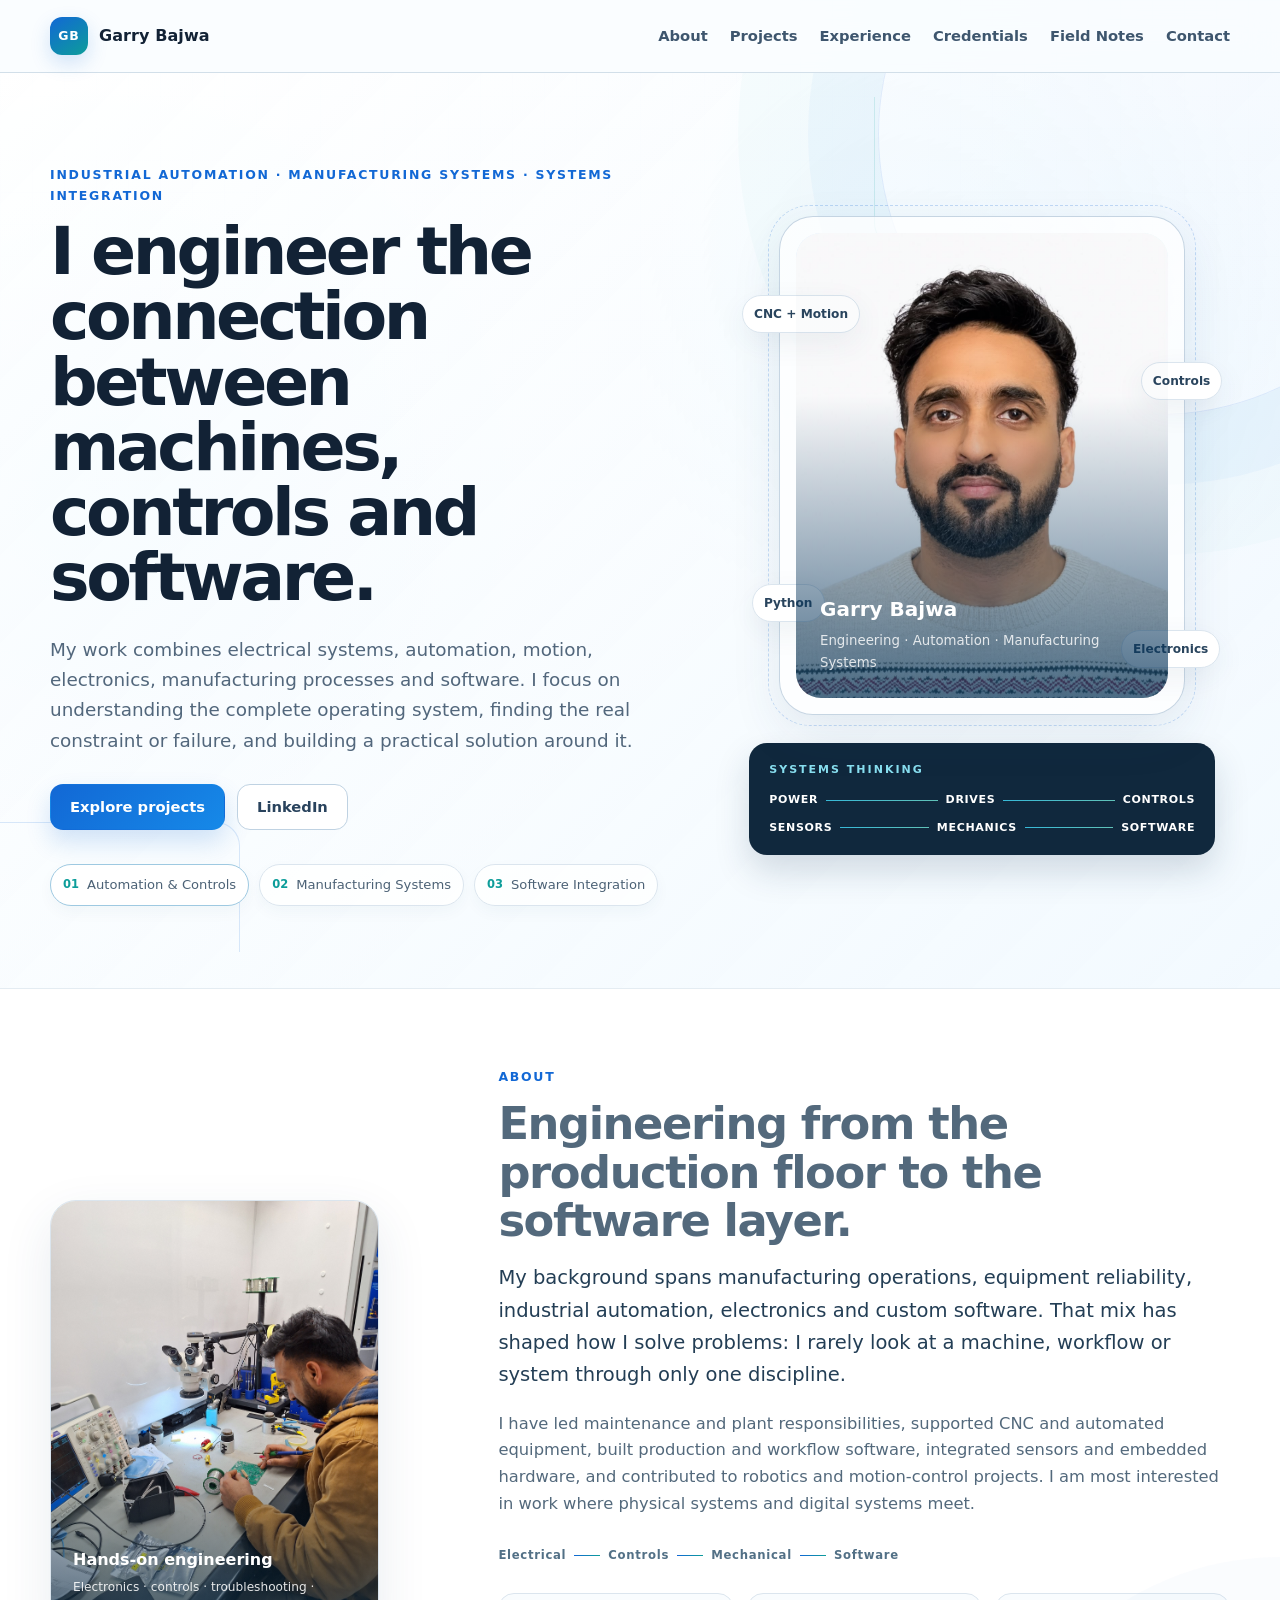
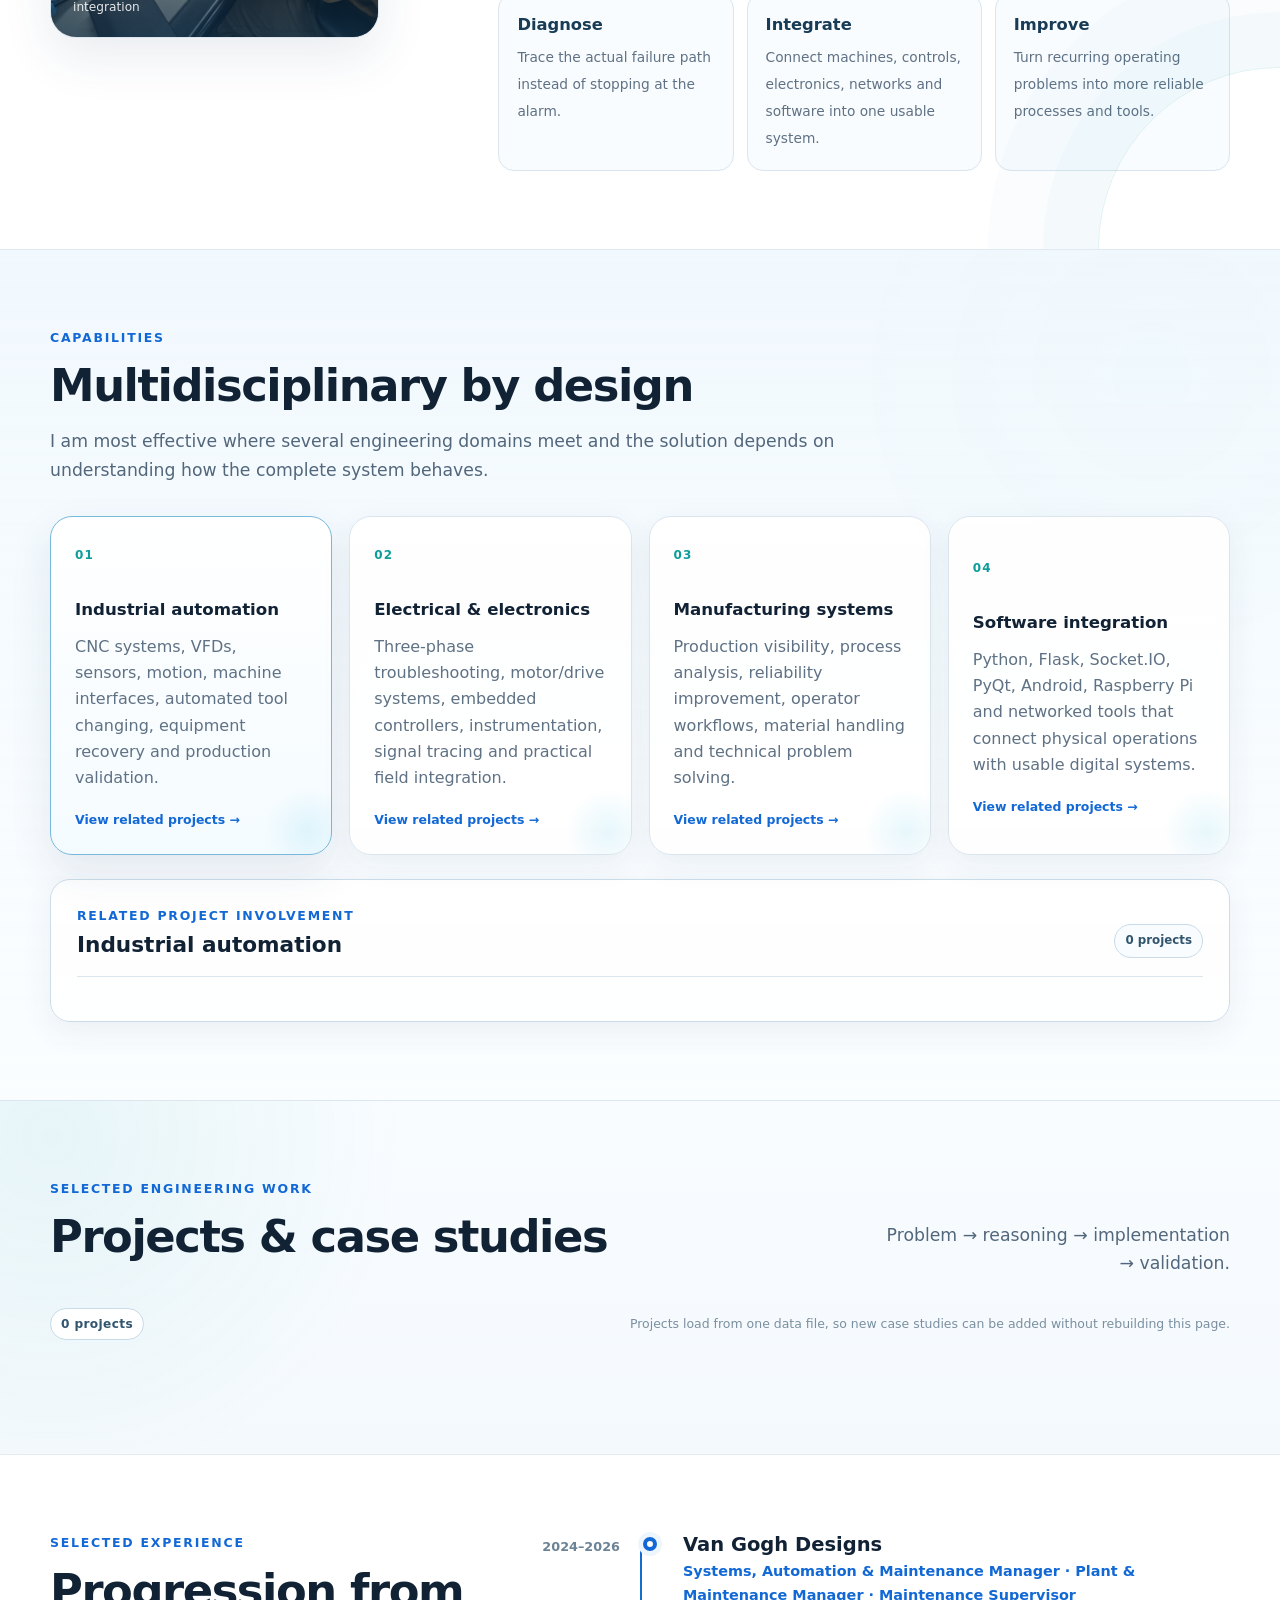
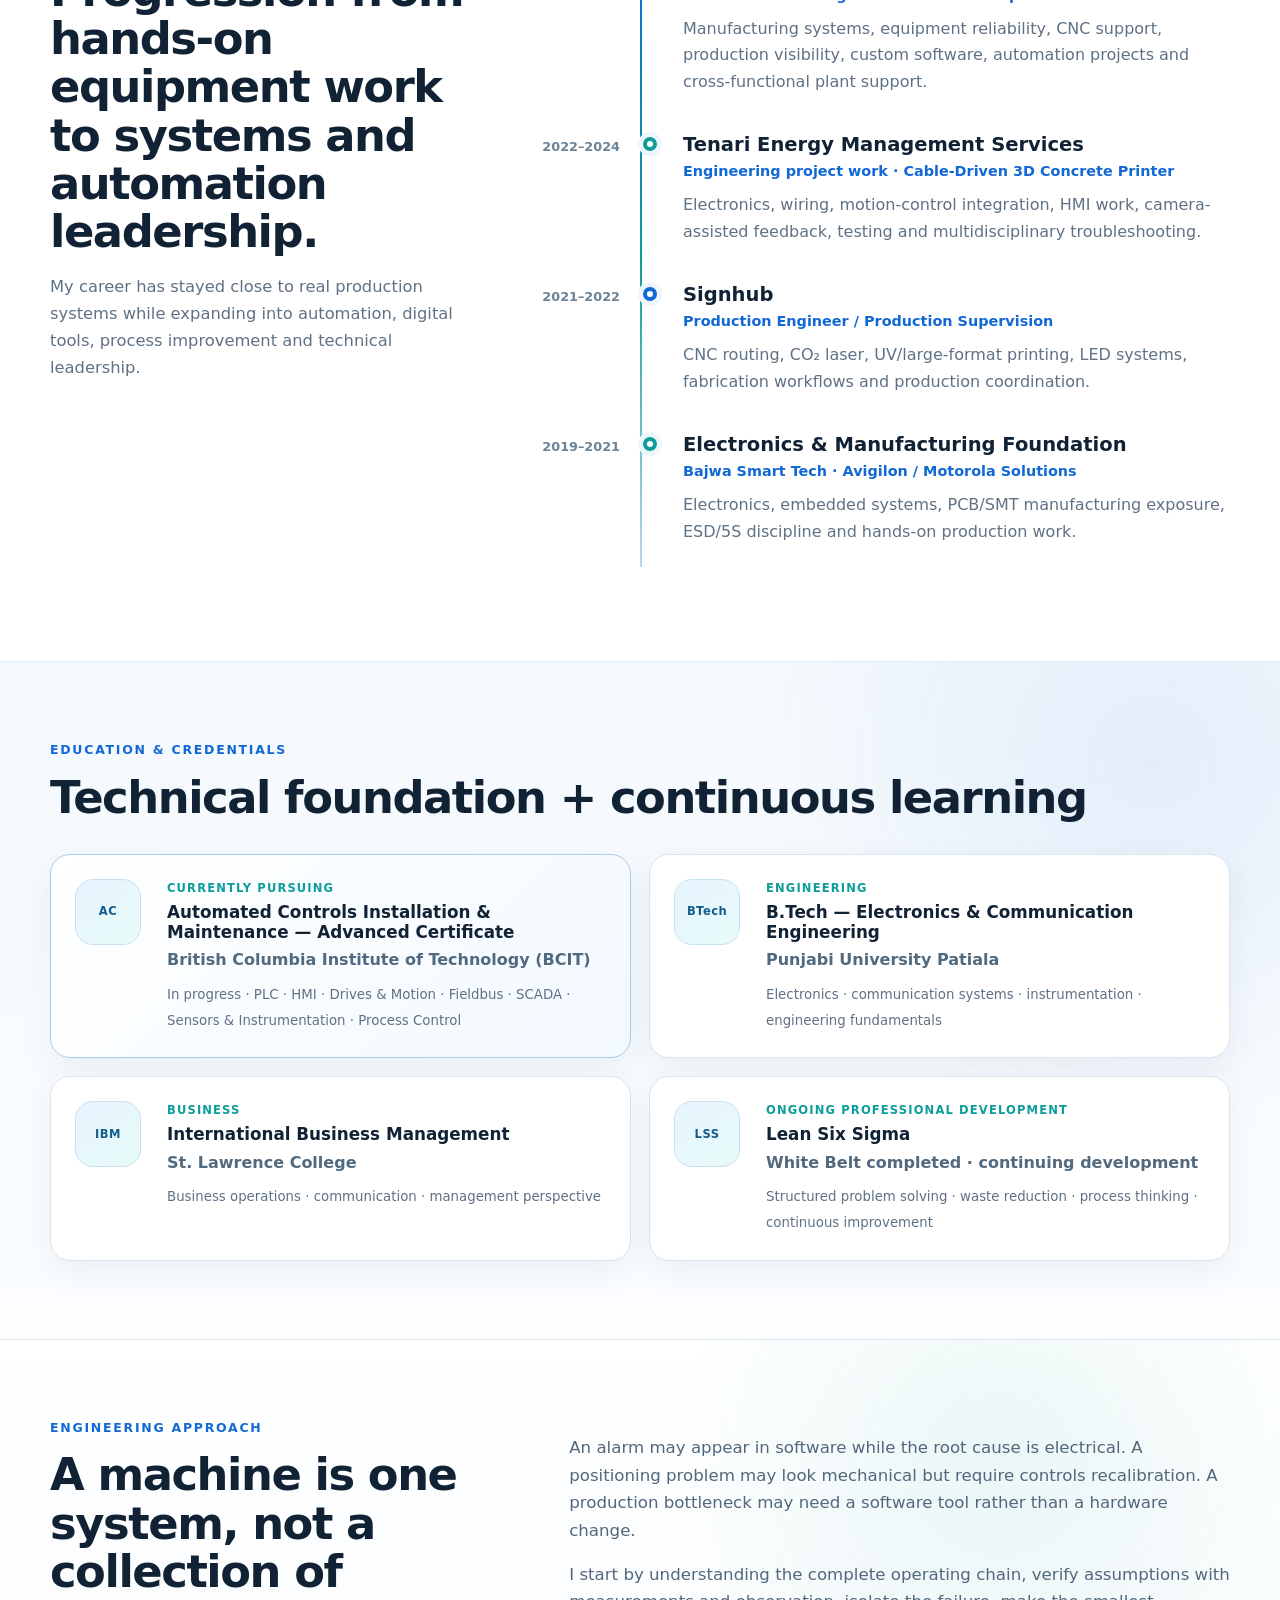
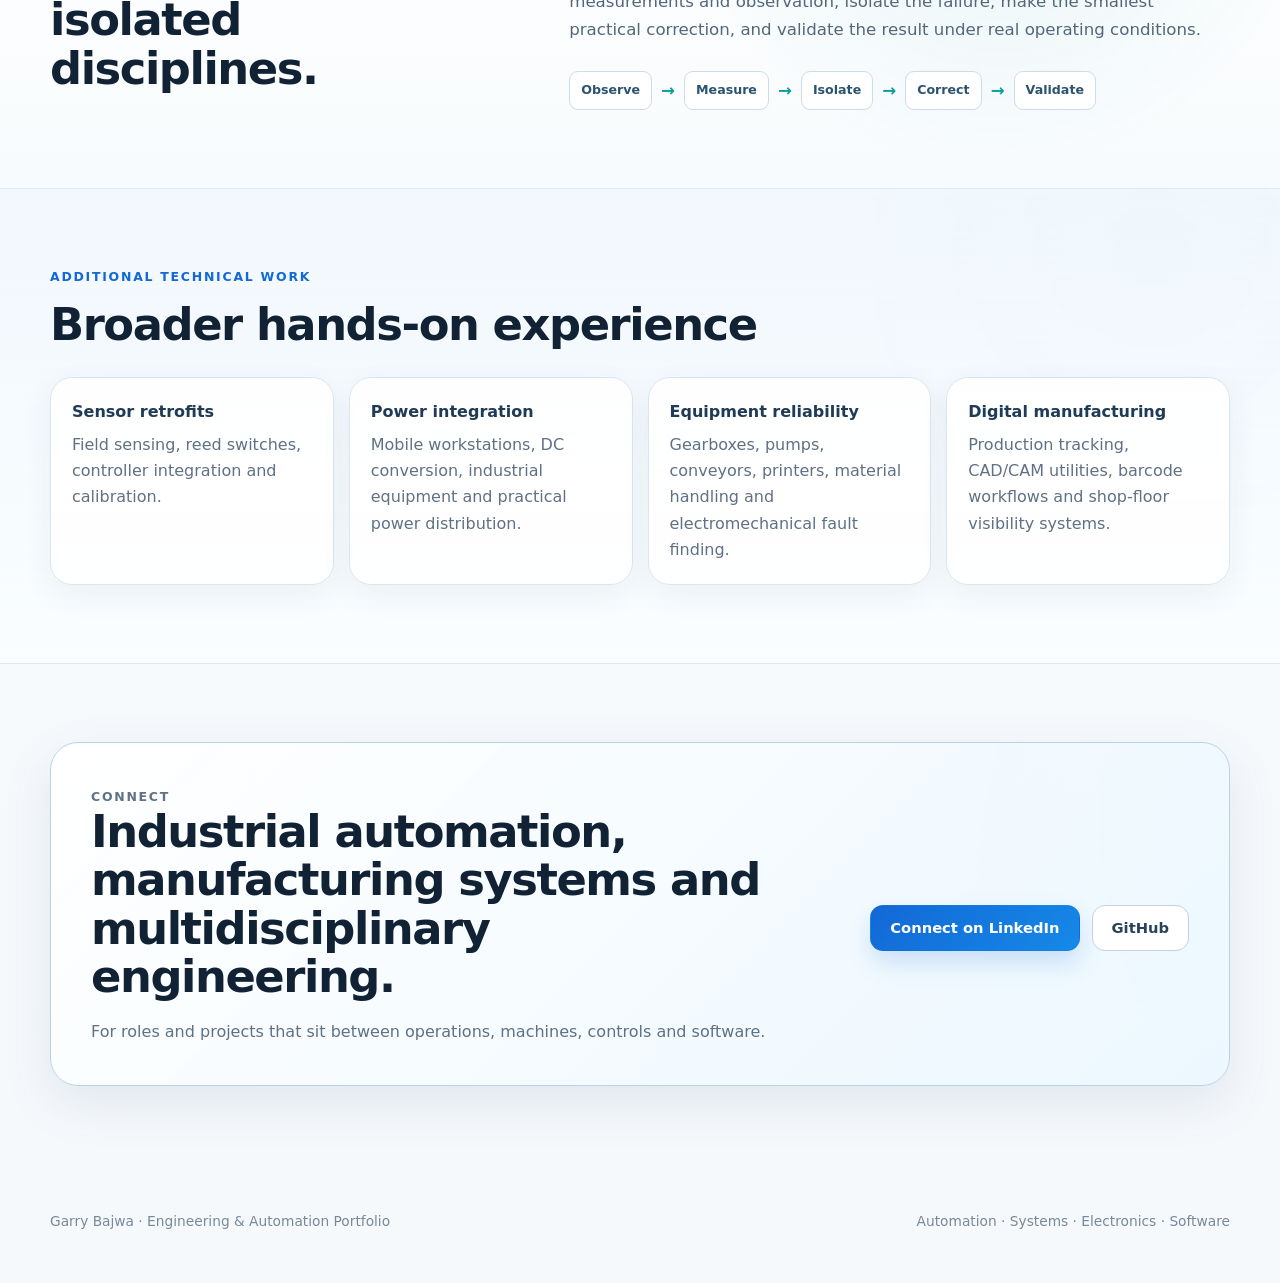
==== commit 0519bb87: "Add fiber filling machine PLC retrofit case study" ====
--- a/index.html
+++ b/index.html
@@ -347,7 +347,7 @@
       <span>Automation · Systems · Electronics · Software</span>
     </div>
   </footer>
-  <script src="projects-data.js?v=20261009a"></script>
-  <script src="site.js?v=20261009a"></script>
+  <script src="projects-data.js?v=20261009b"></script>
+  <script src="site.js?v=20261009b"></script>
 </body>
 </html>
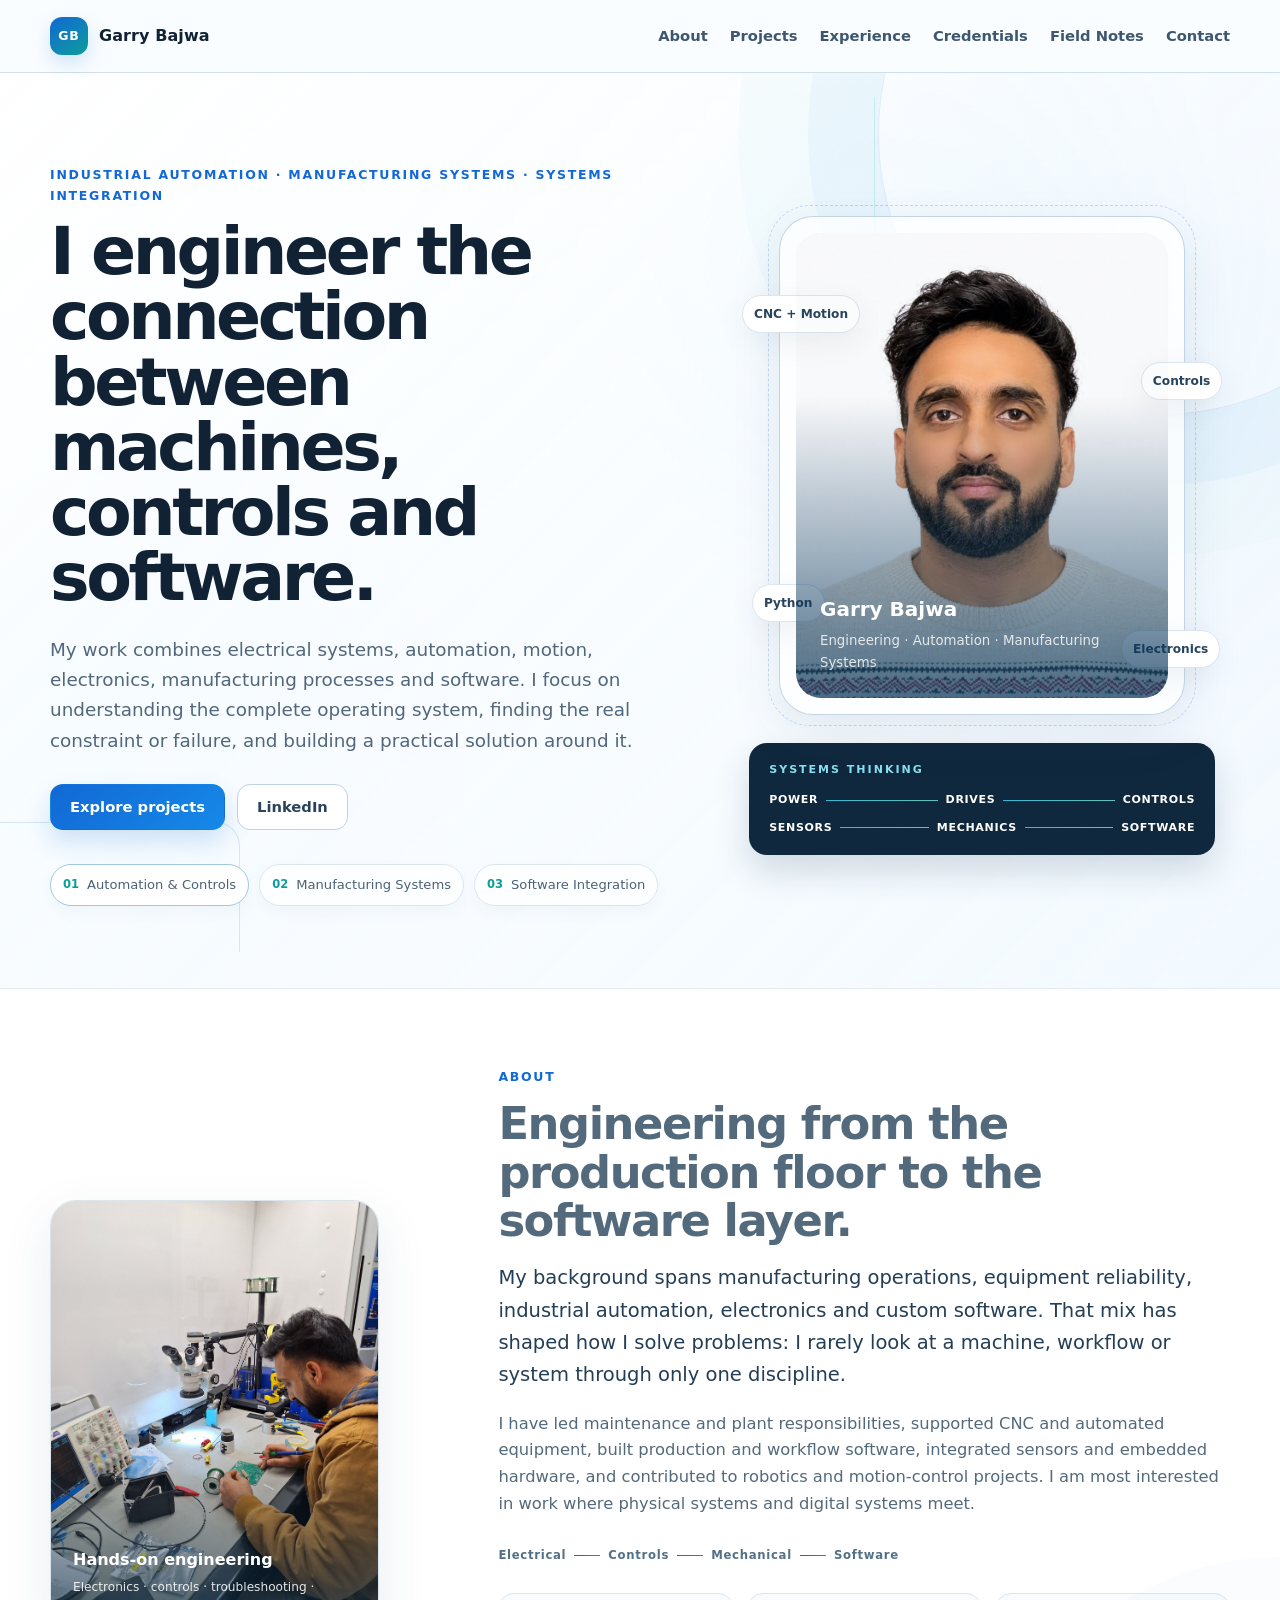
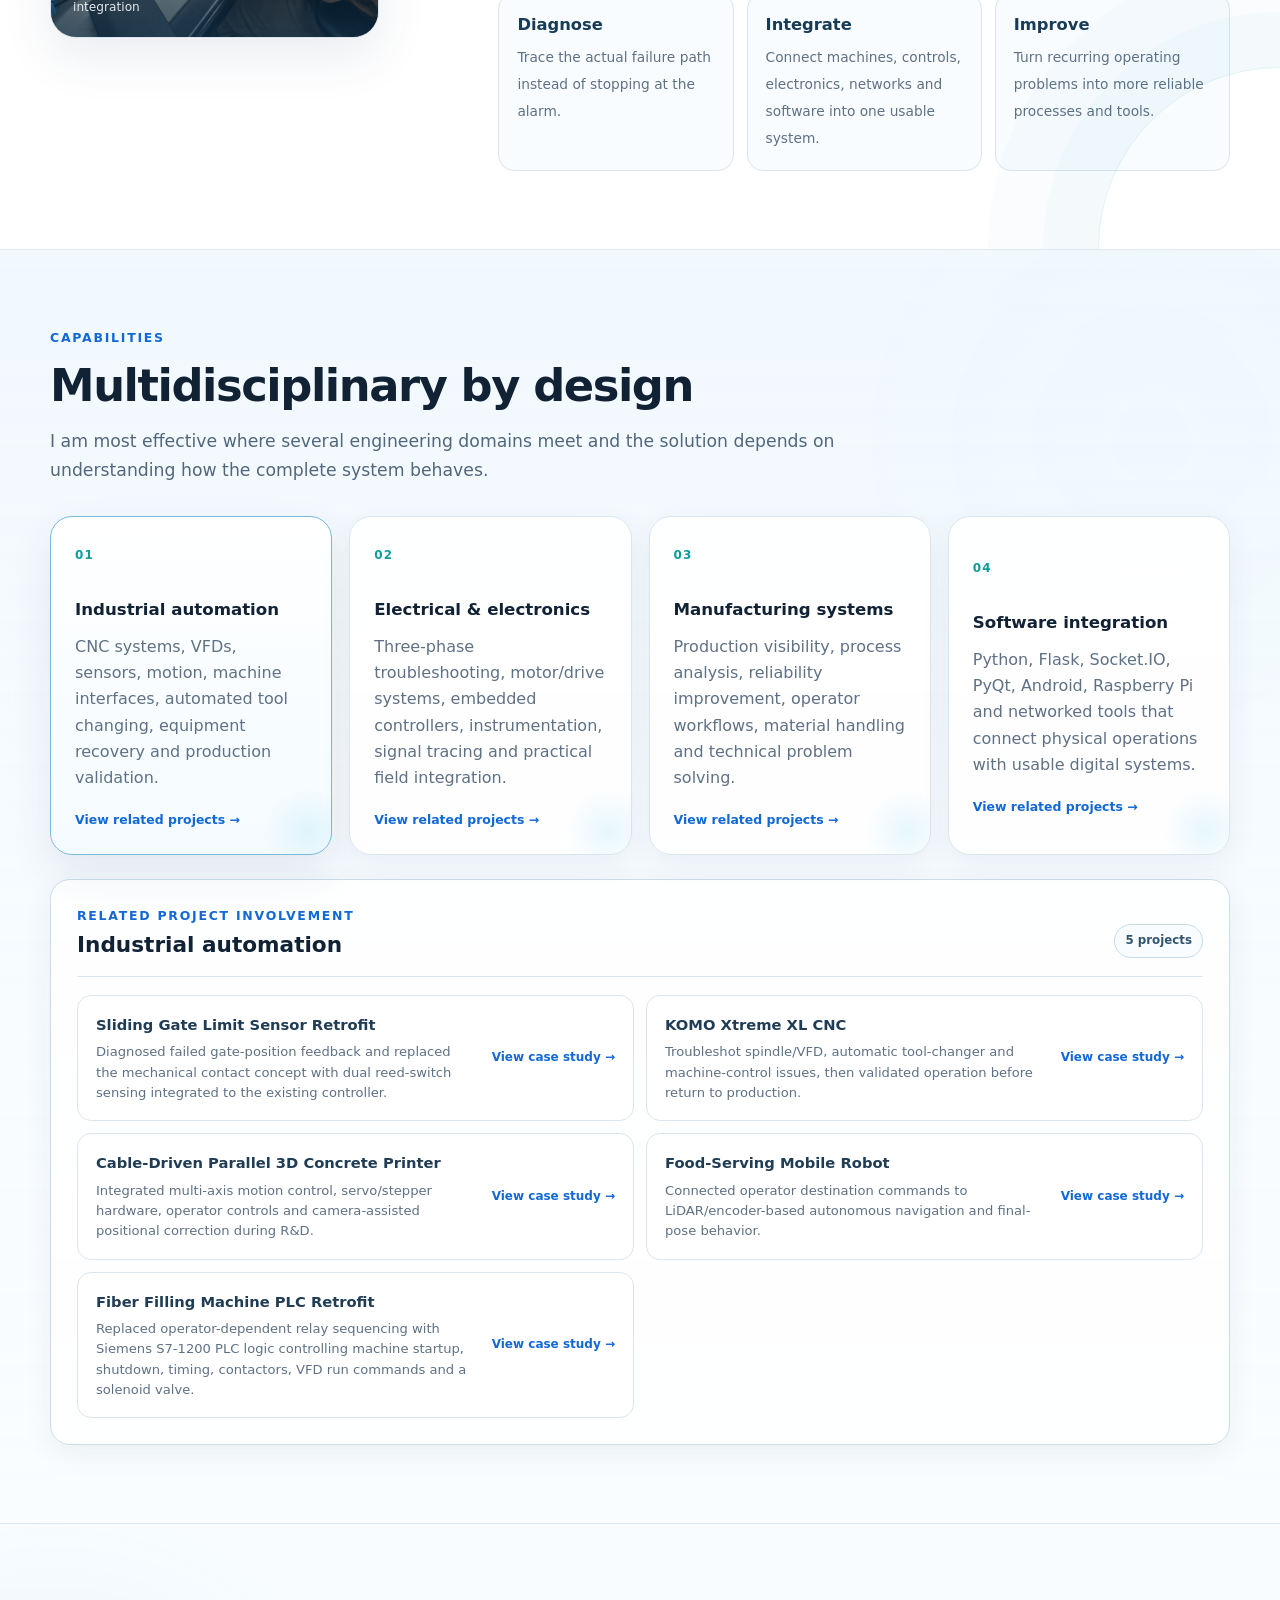
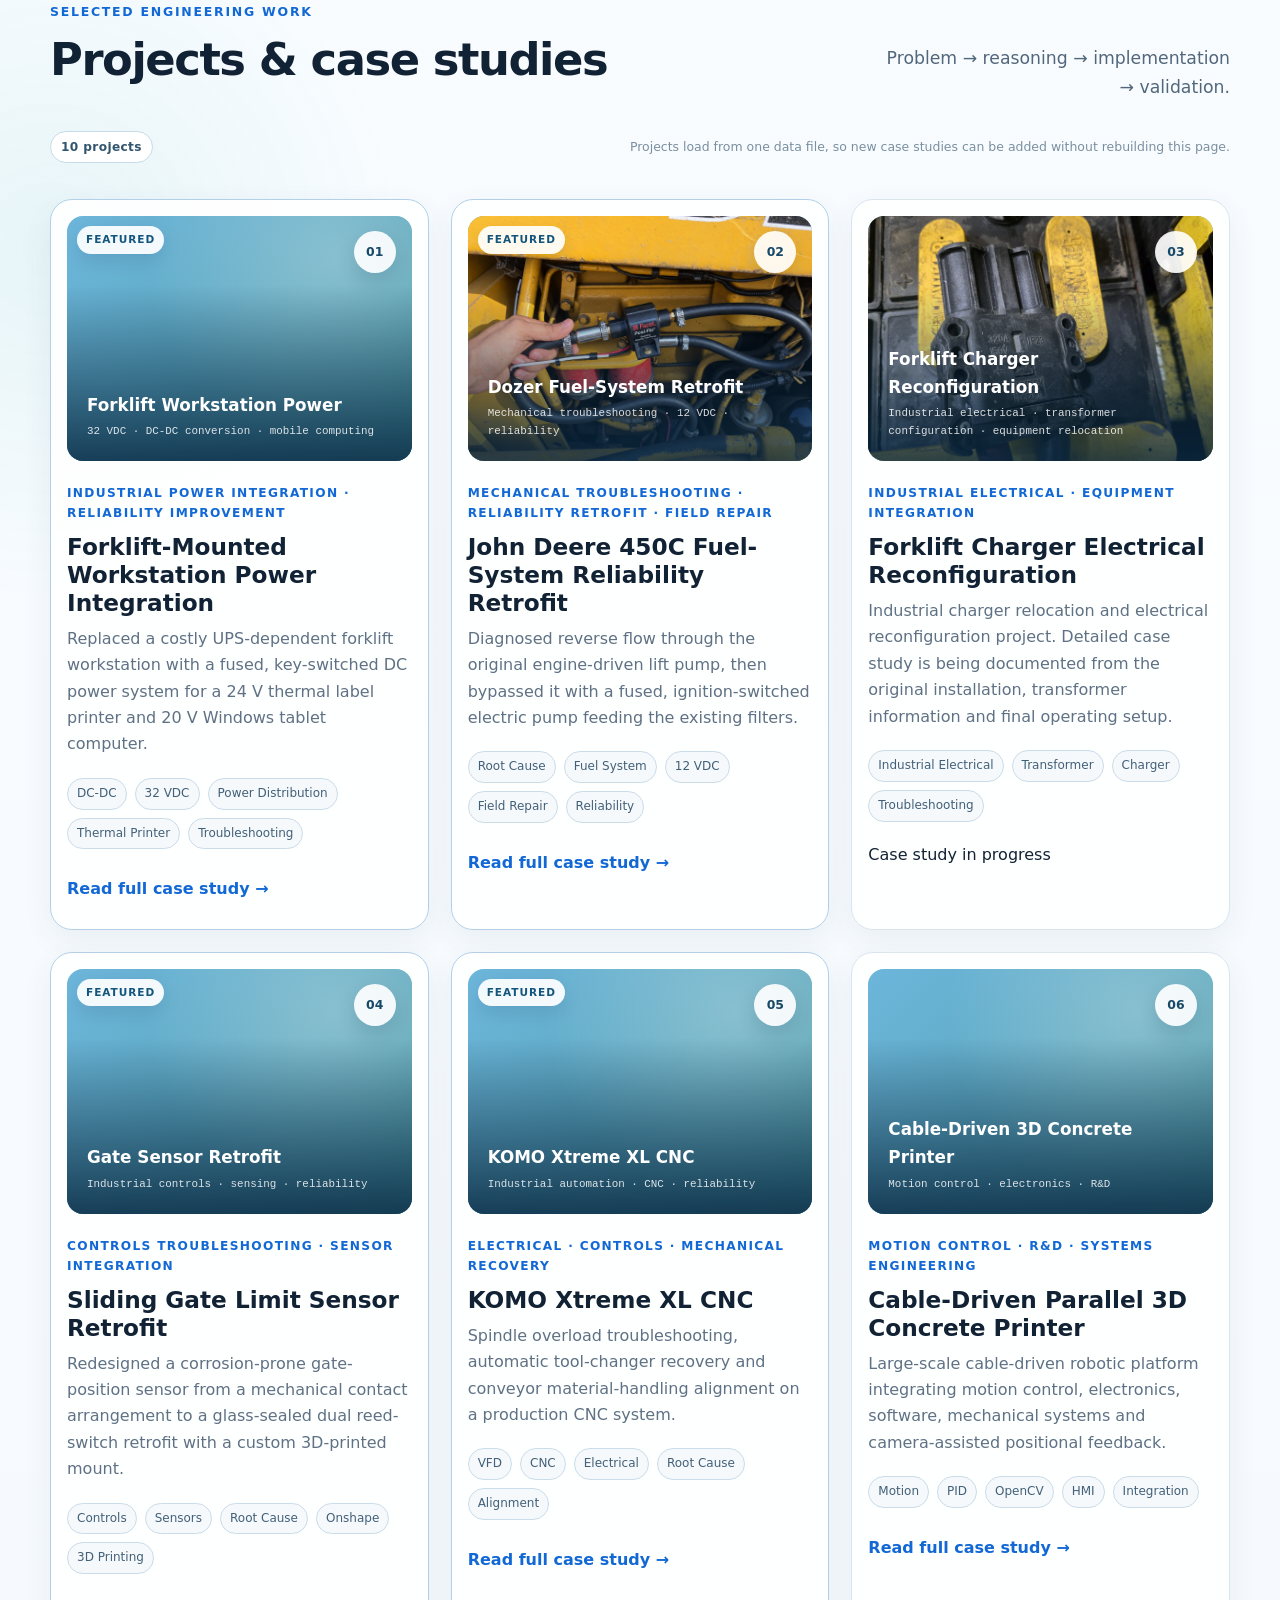
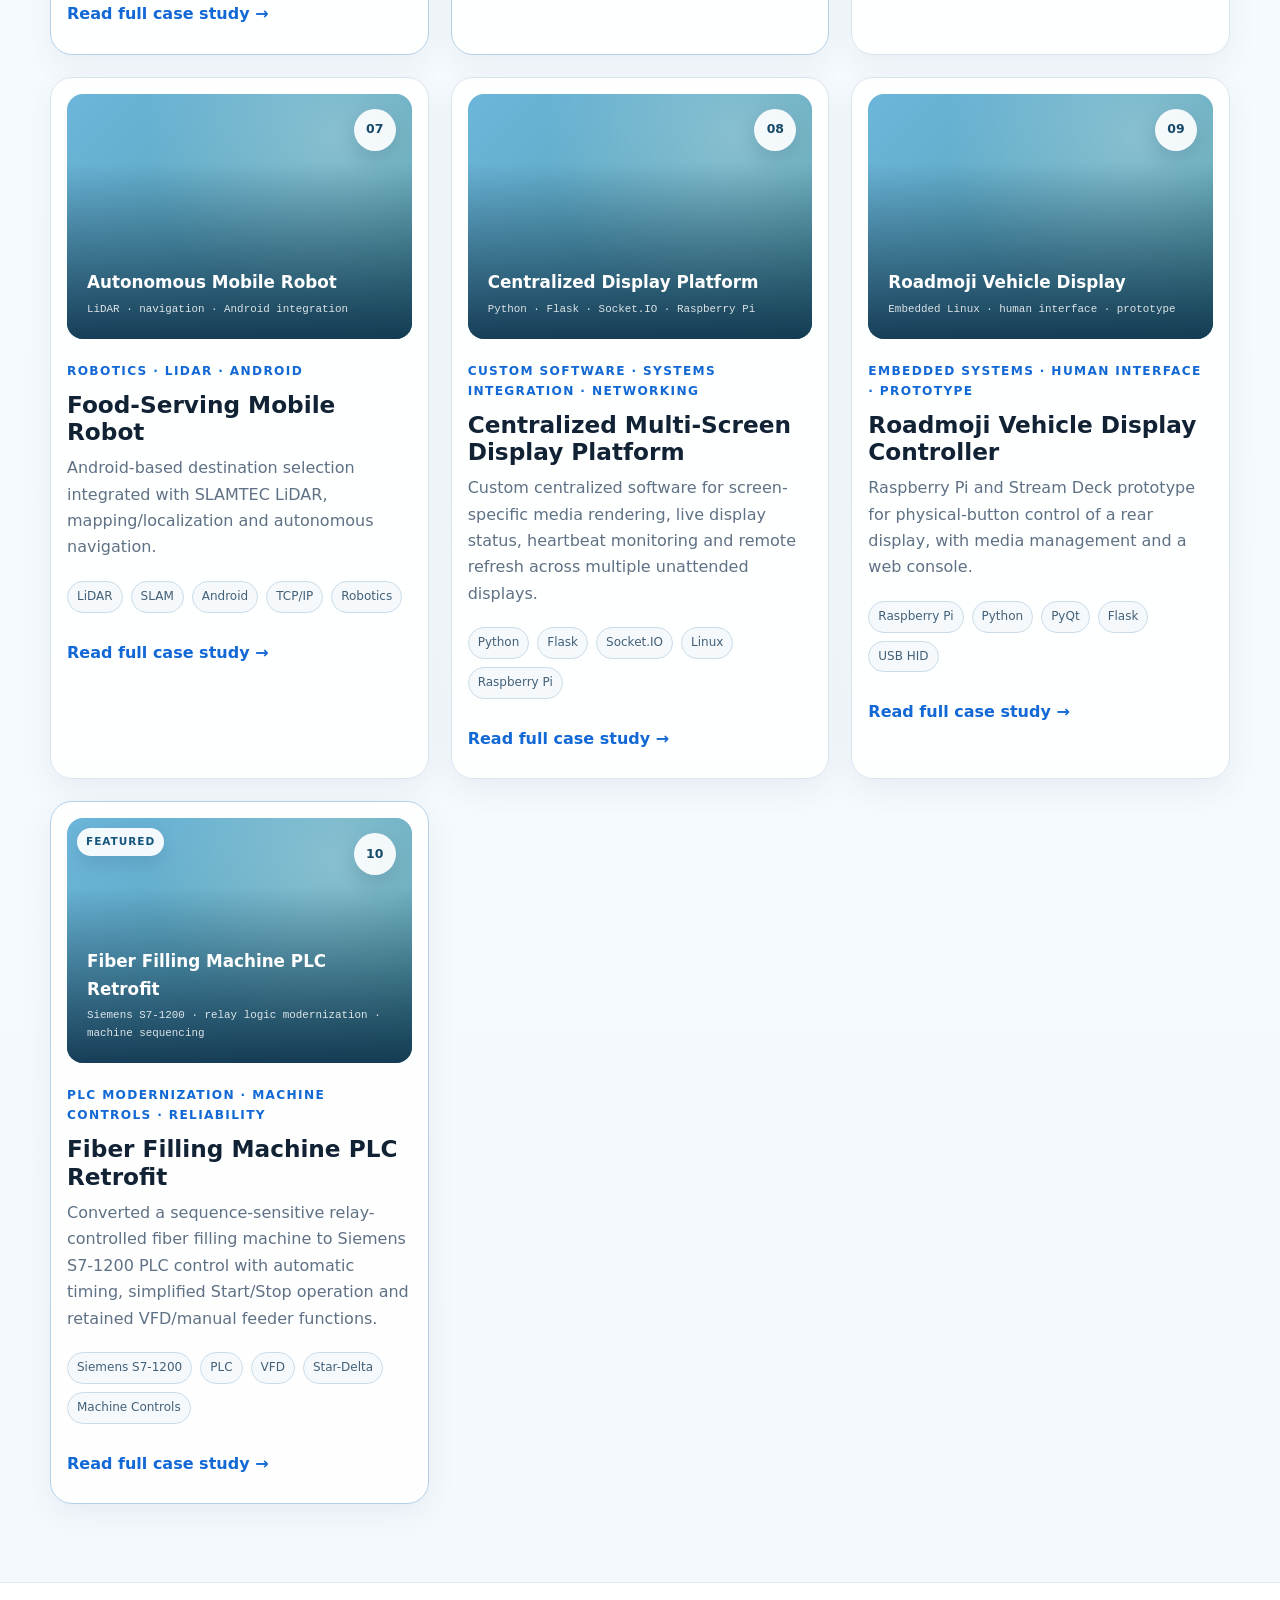
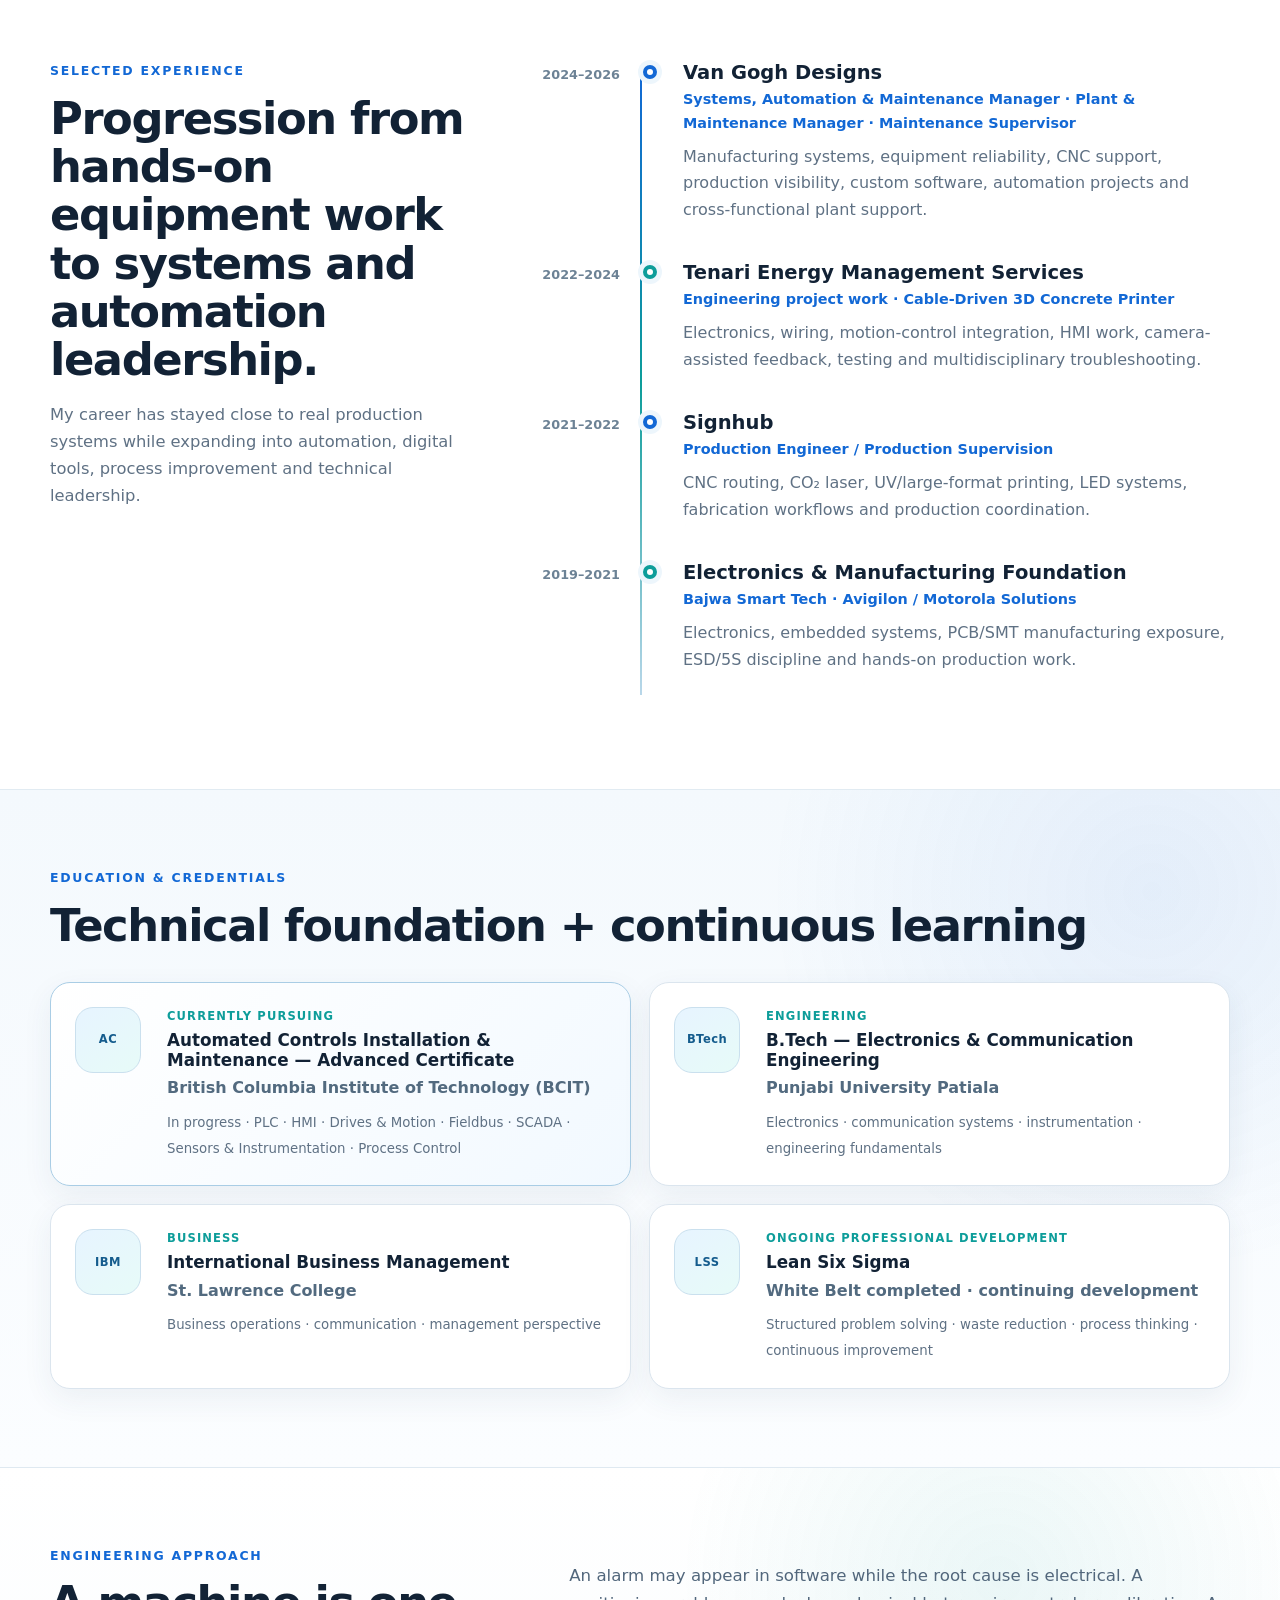
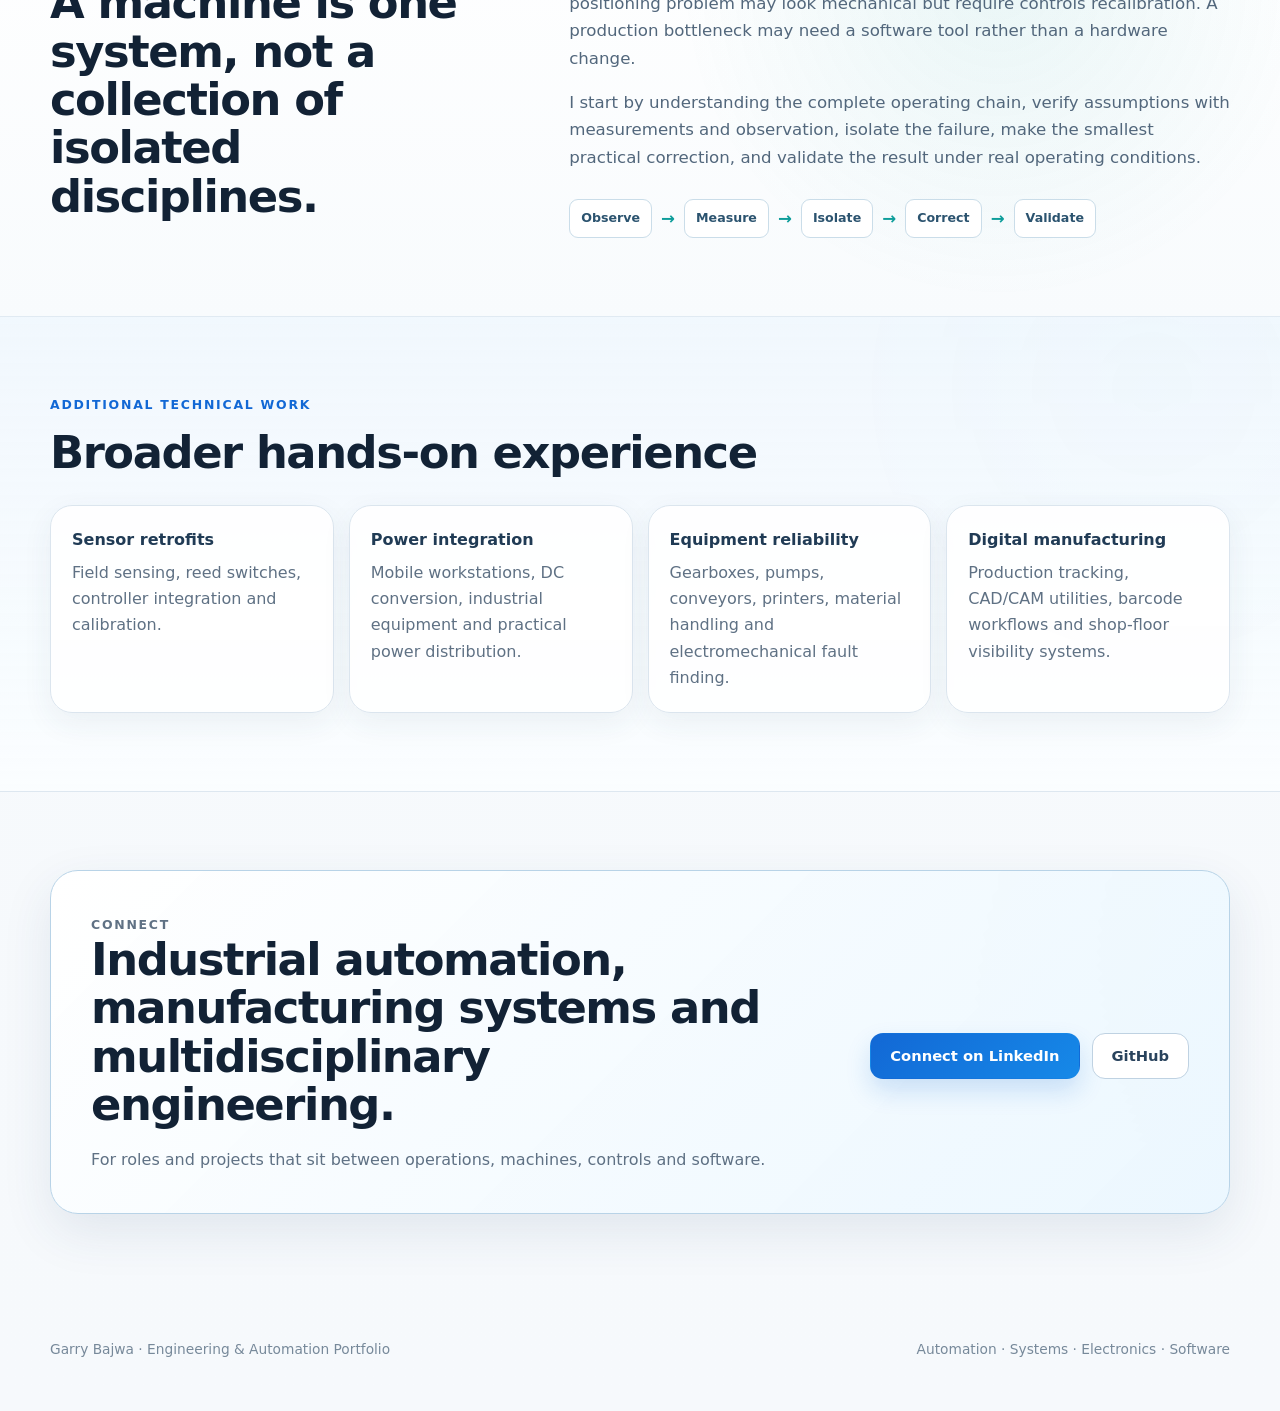
==== commit 6a0942c2: "Fix project data syntax after PLC retrofit addition" ====
--- a/index.html
+++ b/index.html
@@ -347,7 +347,7 @@
       <span>Automation · Systems · Electronics · Software</span>
     </div>
   </footer>
-  <script src="projects-data.js?v=20261009b"></script>
-  <script src="site.js?v=20261009b"></script>
+  <script src="projects-data.js?v=20261009c"></script>
+  <script src="site.js?v=20261009c"></script>
 </body>
 </html>
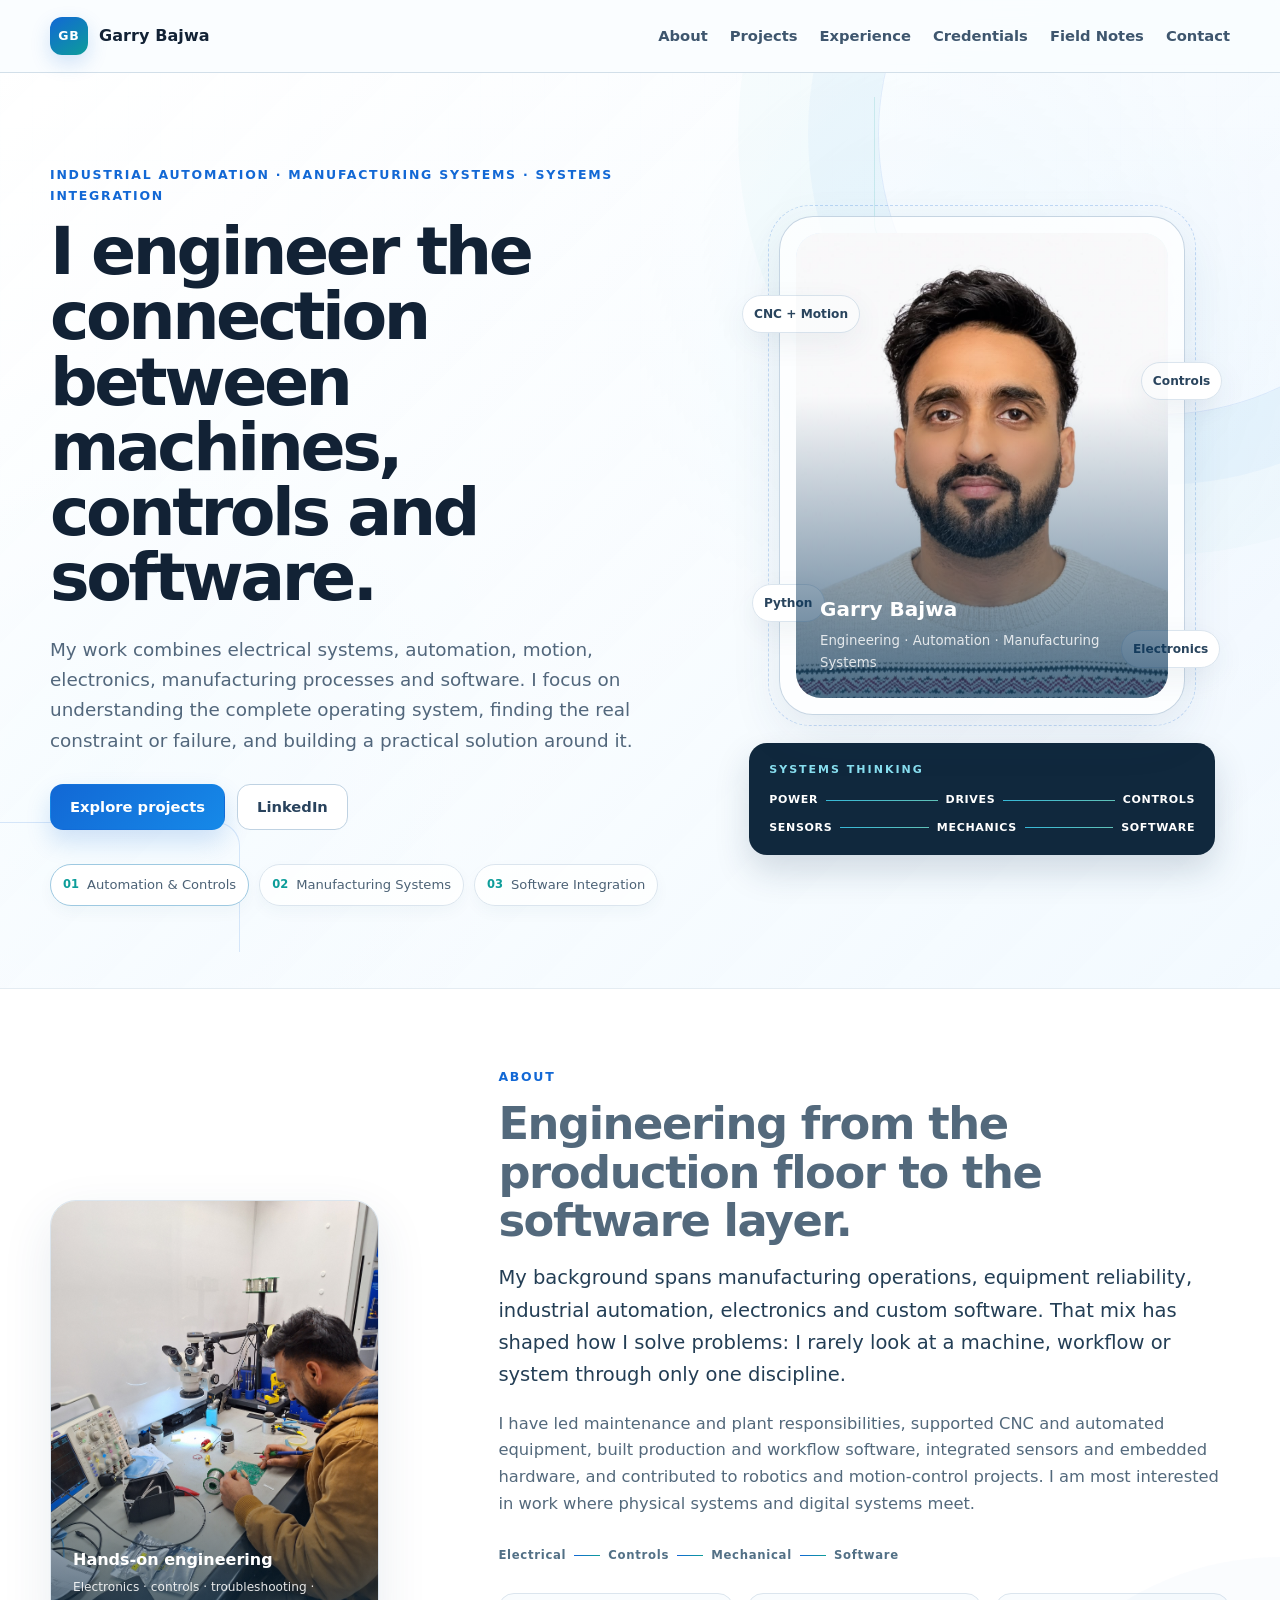
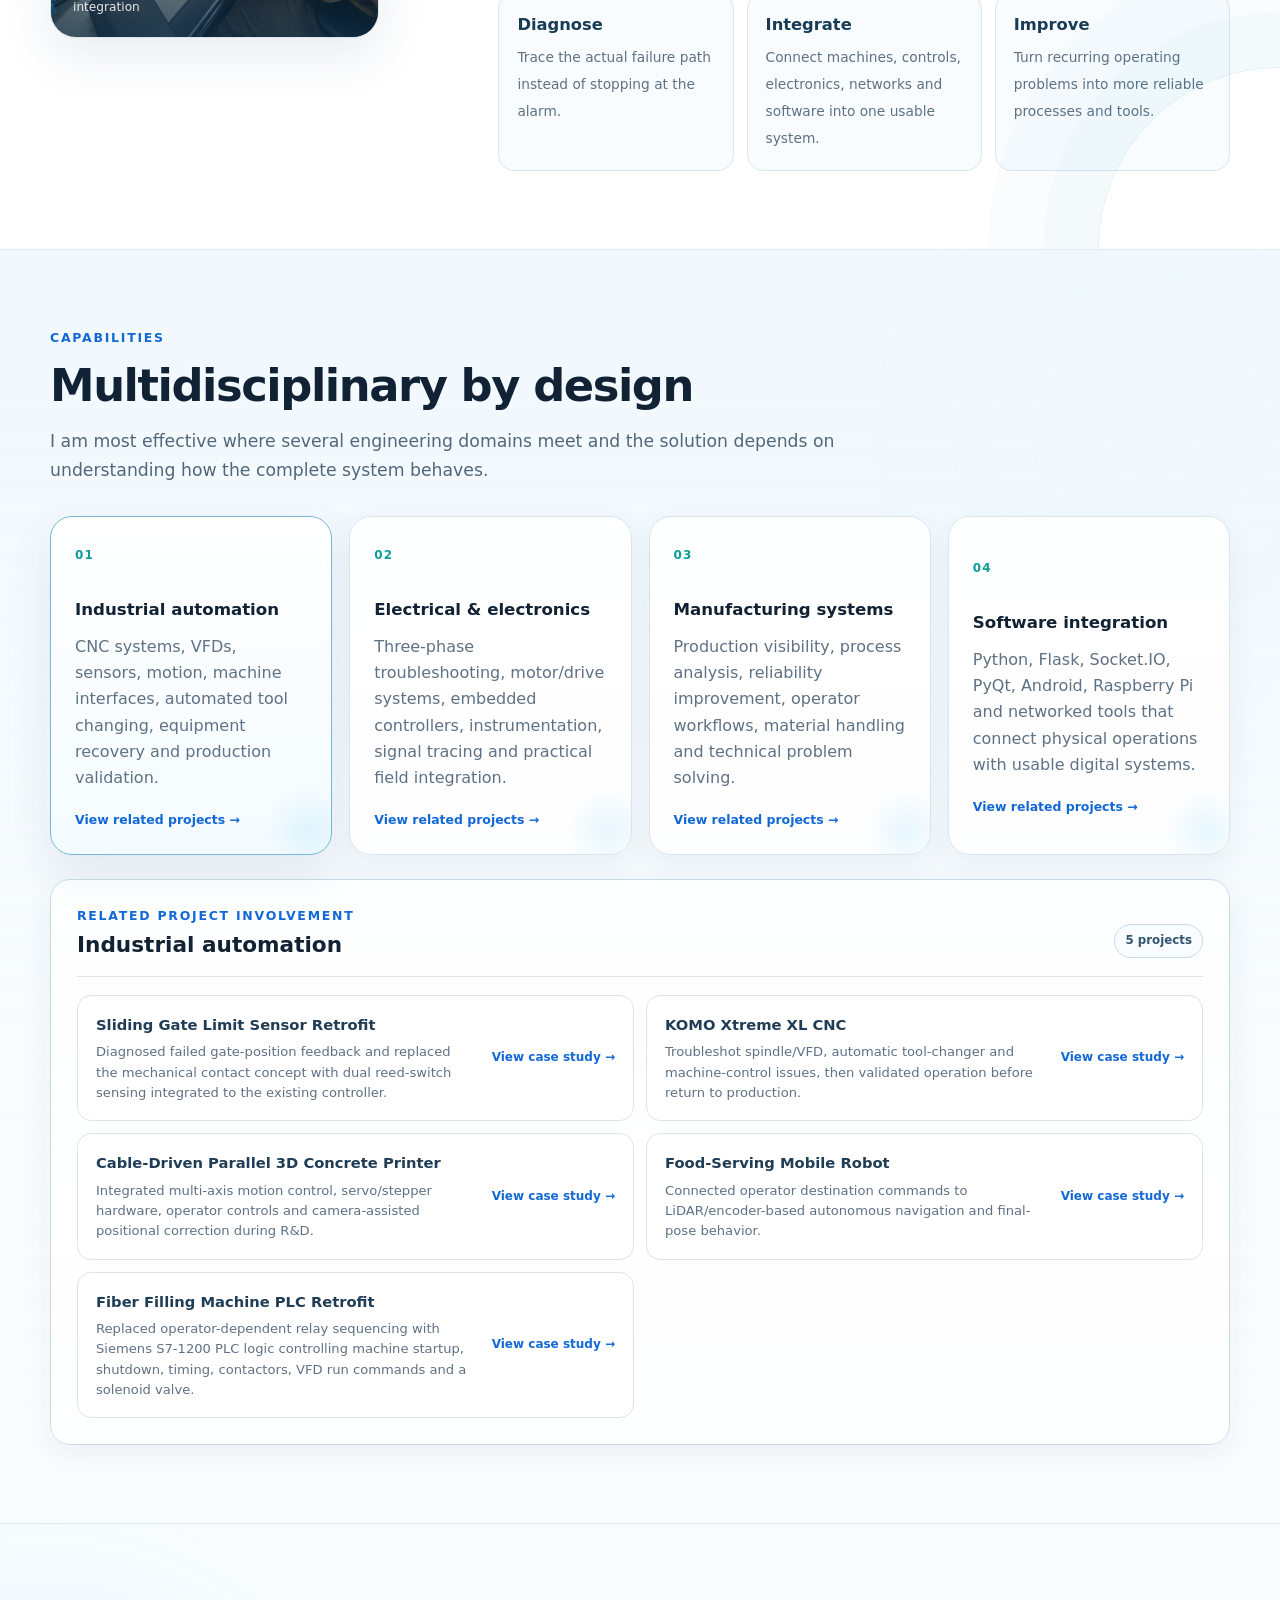
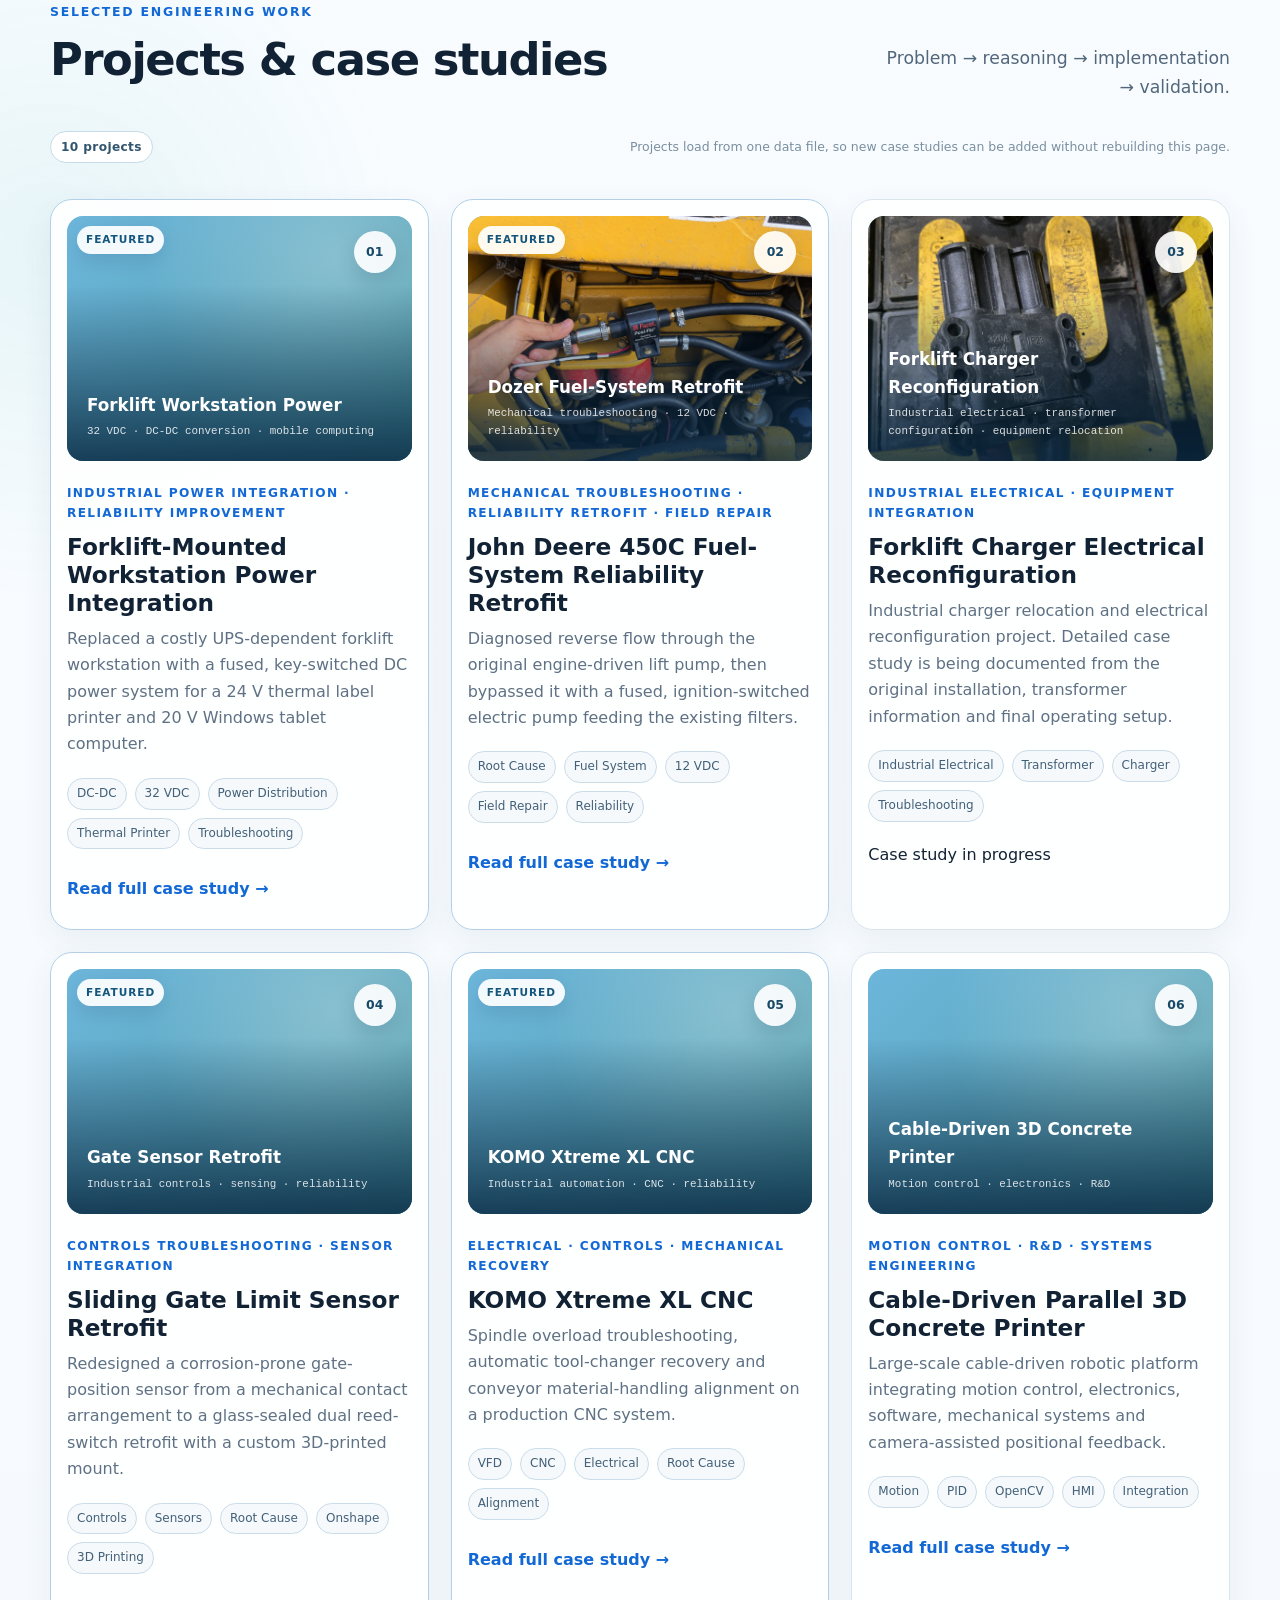
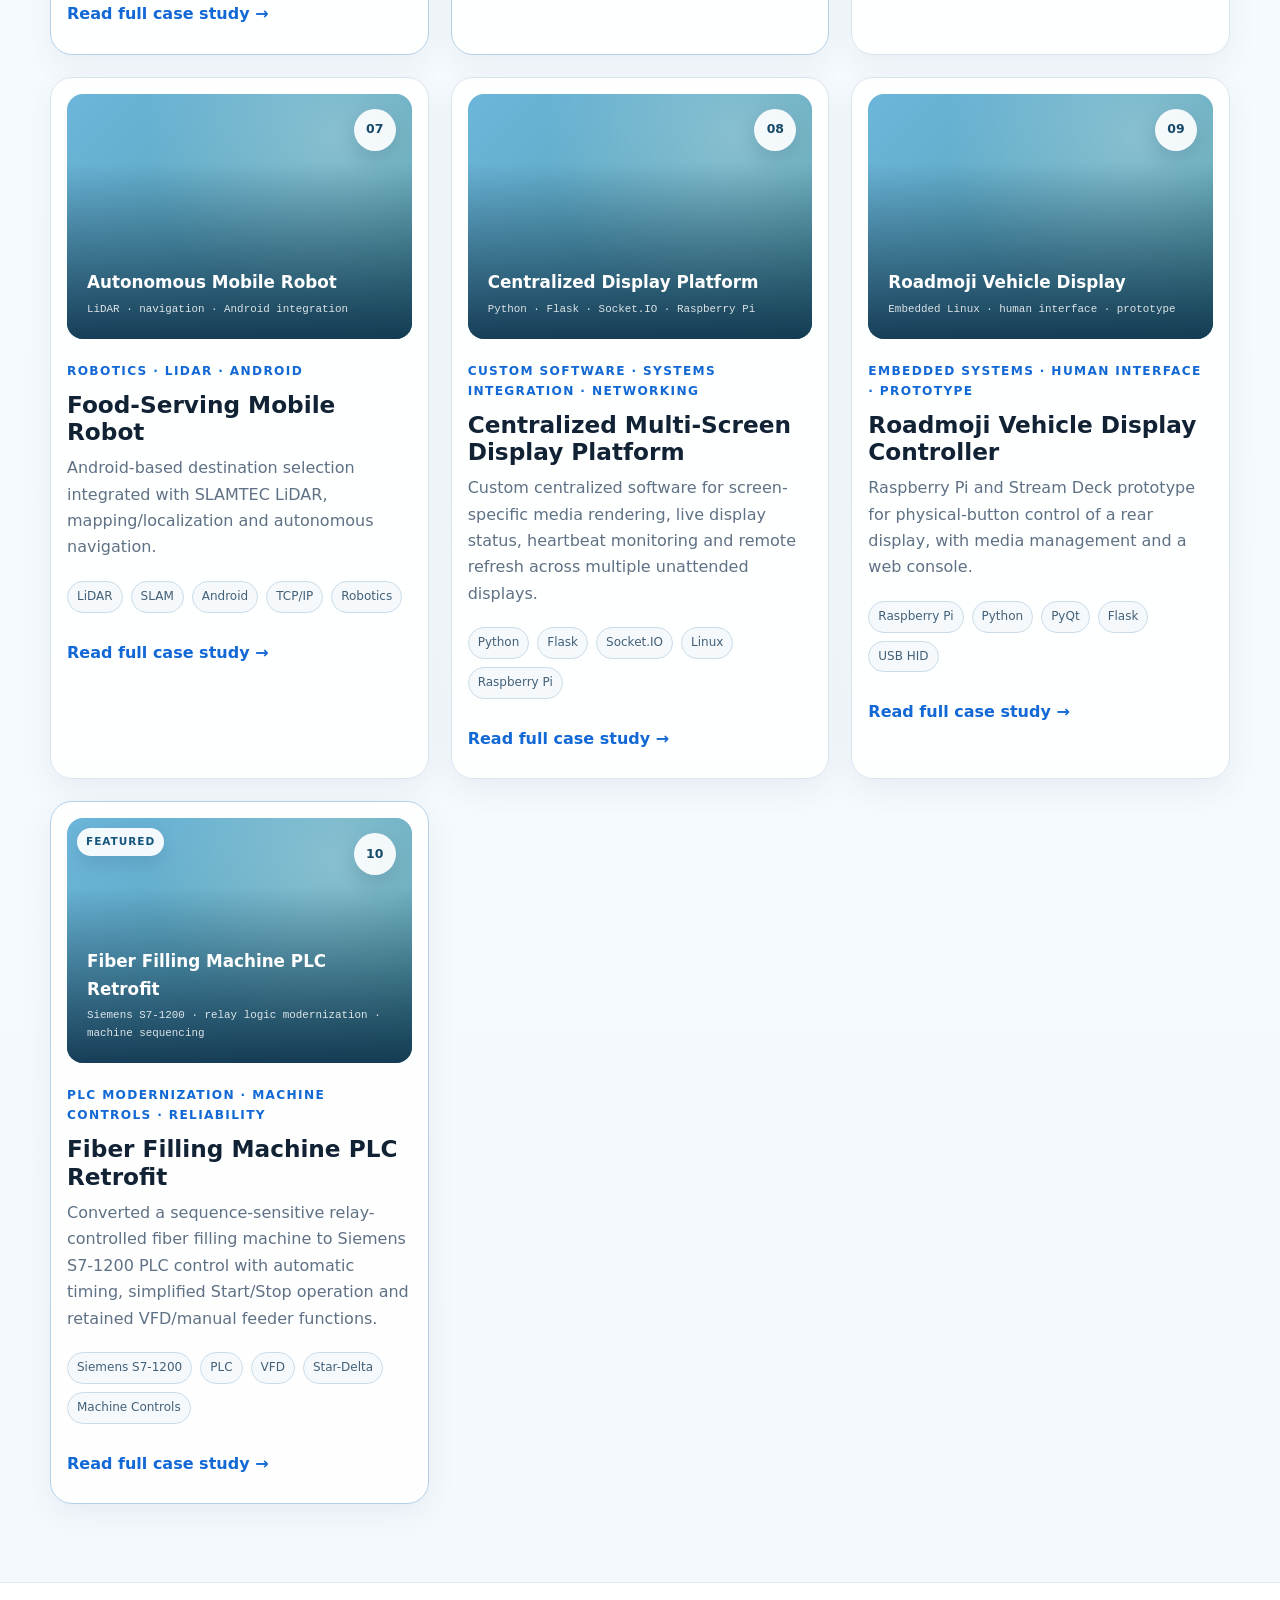
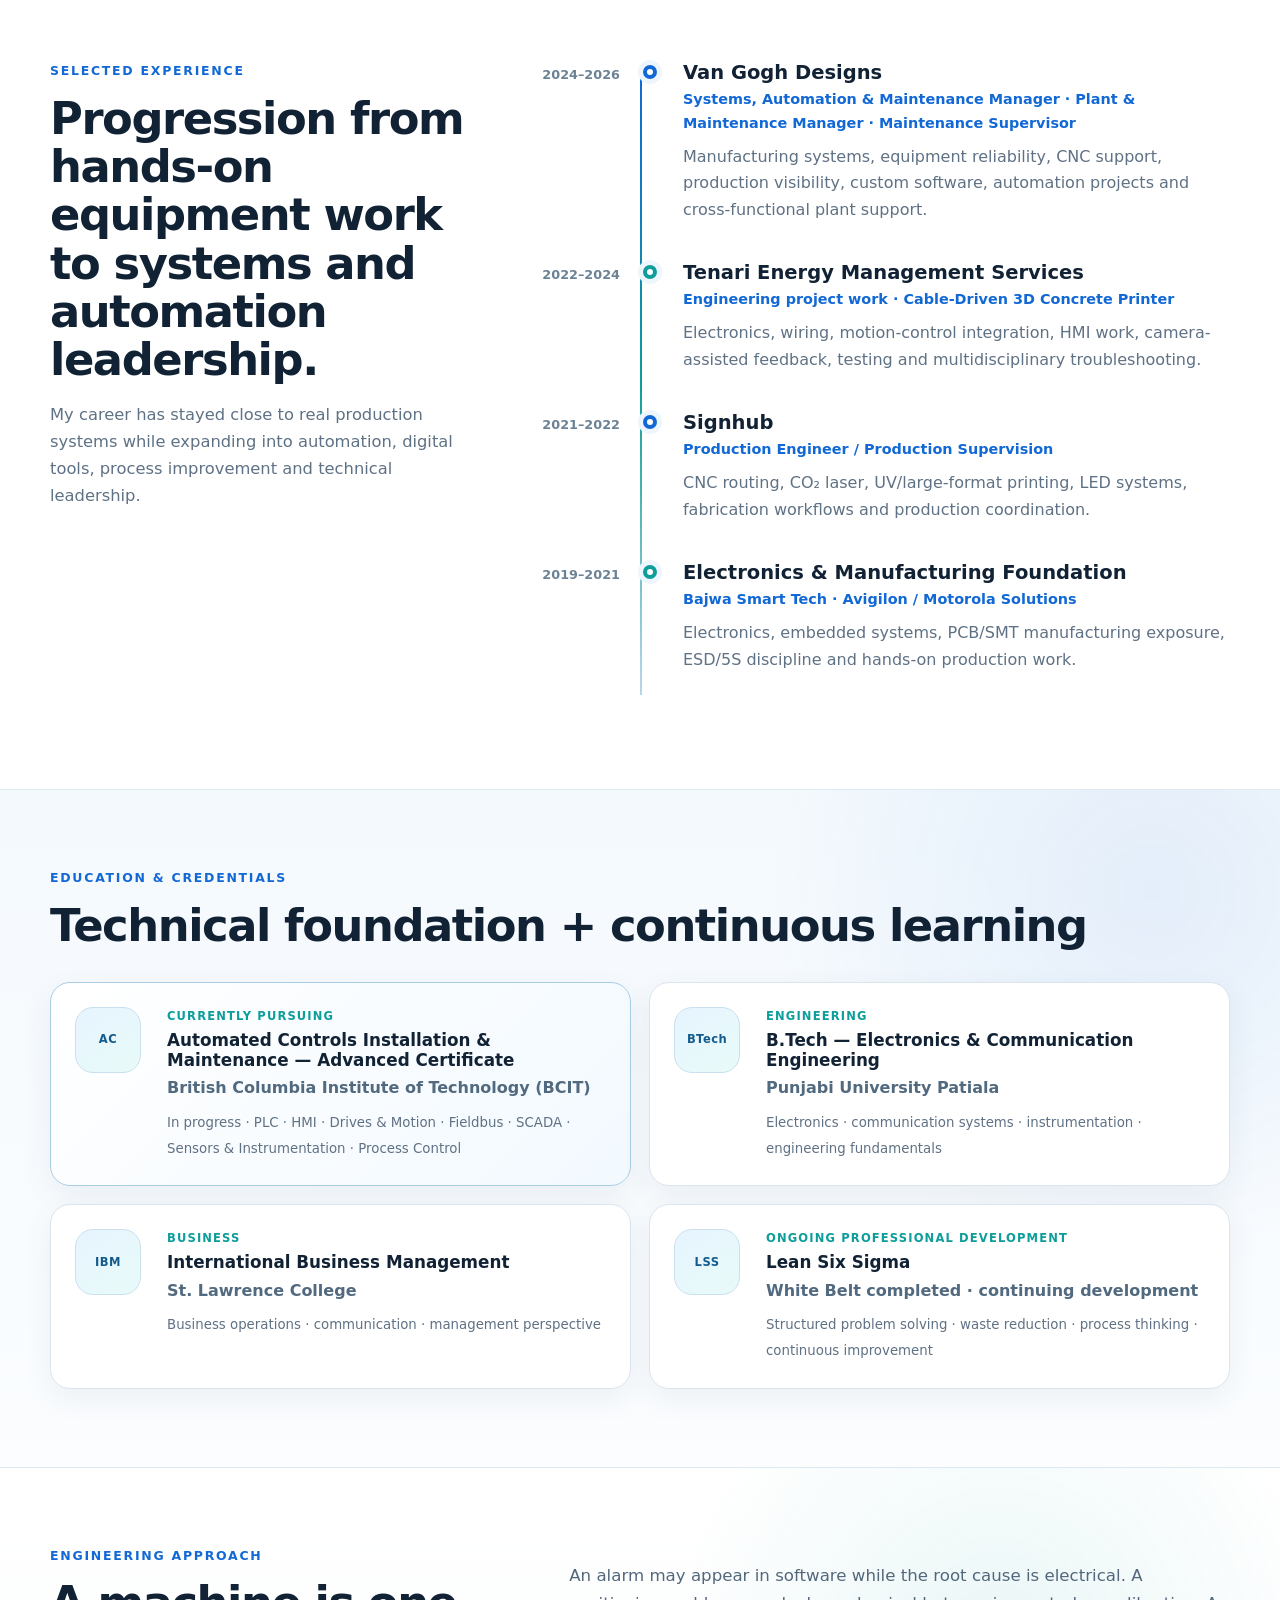
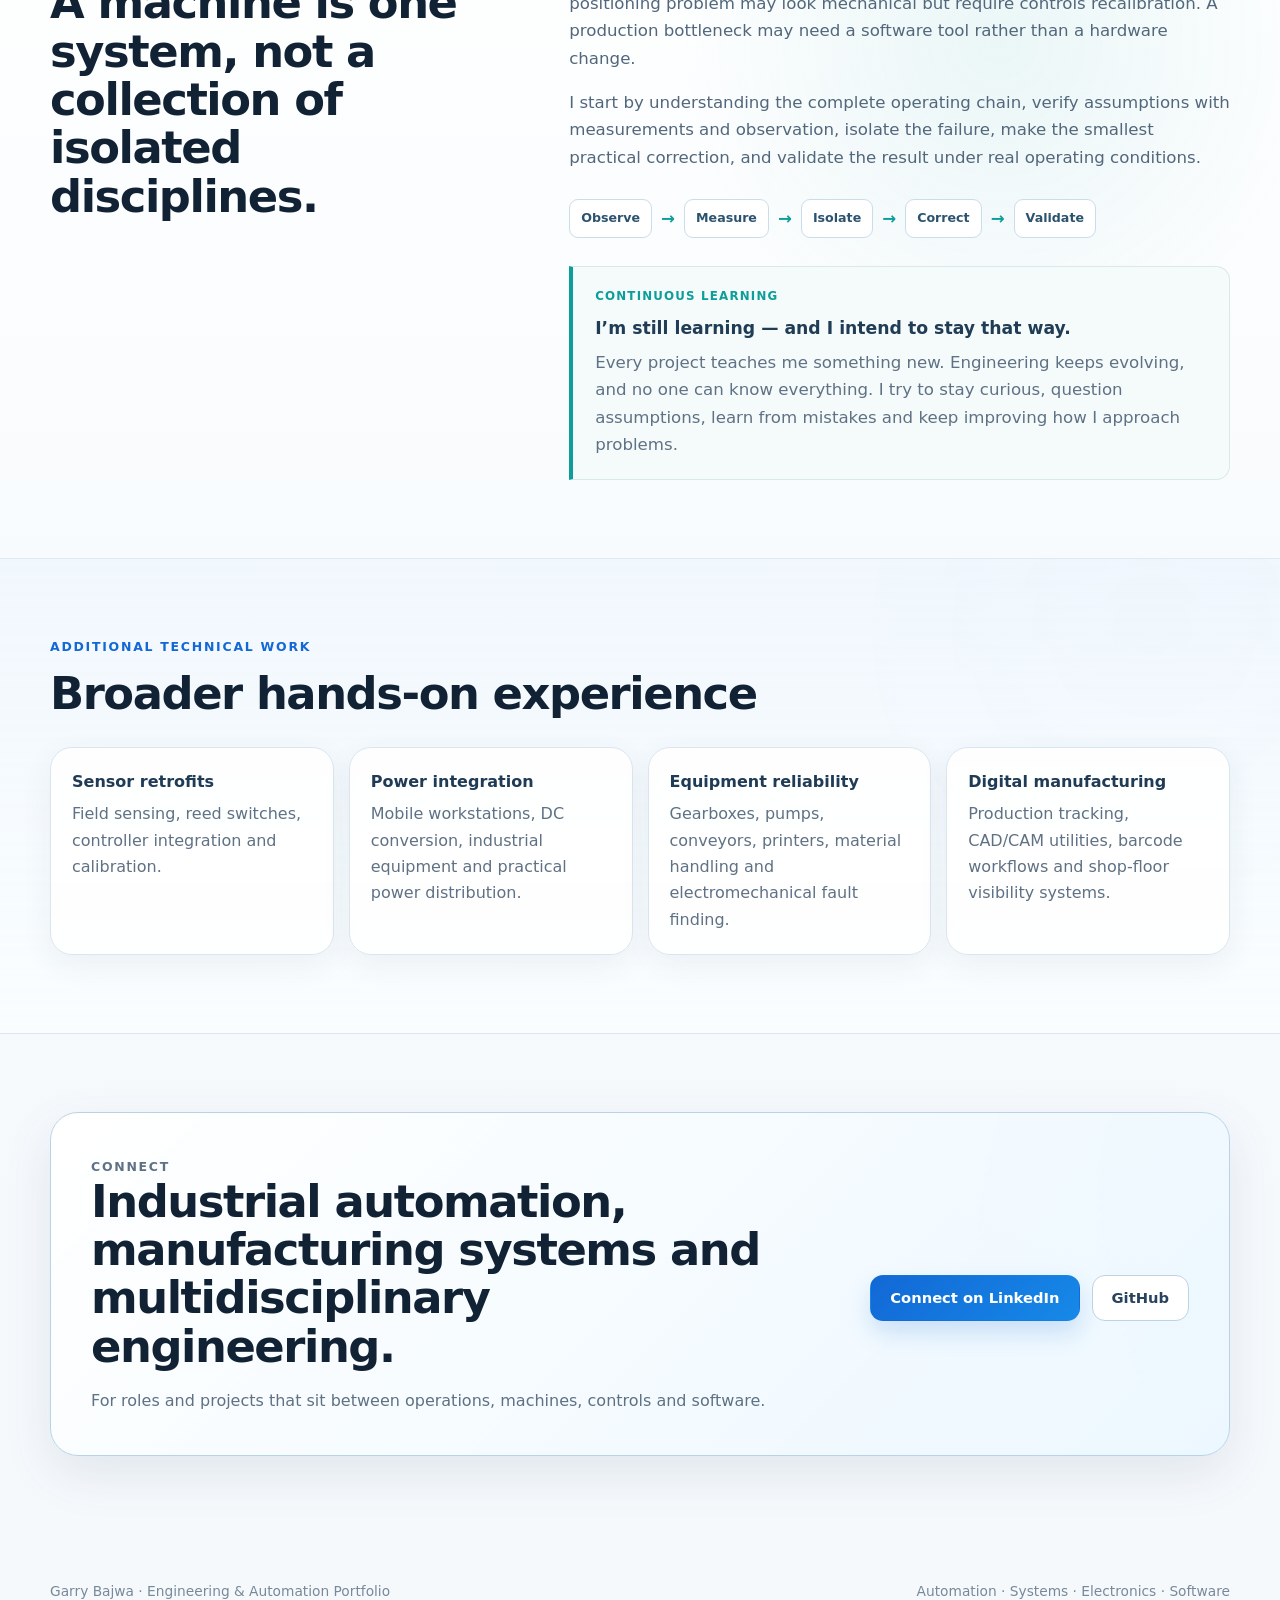
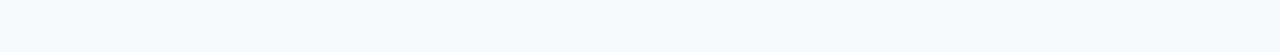
==== commit f347498a: "Add continuous learning statement to engineering approach" ====
--- a/index.html
+++ b/index.html
@@ -309,6 +309,12 @@
           <div class="approach-flow" aria-label="Engineering workflow">
             <span>Observe</span><b>→</b><span>Measure</span><b>→</b><span>Isolate</span><b>→</b><span>Correct</span><b>→</b><span>Validate</span>
           </div>
+
+          <div class="learning-note">
+            <span class="learning-note-label">Continuous learning</span>
+            <p class="learning-note-quote">I’m still learning — and I intend to stay that way.</p>
+            <p>Every project teaches me something new. Engineering keeps evolving, and no one can know everything. I try to stay curious, question assumptions, learn from mistakes and keep improving how I approach problems.</p>
+          </div>
         </div>
       </div>
     </section>
@@ -347,7 +353,7 @@
       <span>Automation · Systems · Electronics · Software</span>
     </div>
   </footer>
-  <script src="projects-data.js?v=20261009c"></script>
-  <script src="site.js?v=20261009c"></script>
+  <script src="projects-data.js?v=20261009d"></script>
+  <script src="site.js?v=20261009d"></script>
 </body>
 </html>
--- a/styles.css
+++ b/styles.css
@@ -1395,3 +1395,35 @@
   .capability-project-item{align-items:flex-start;flex-direction:column;gap:10px}
   .capability-project-link,.capability-project-status{white-space:normal}
 }
+
+
+/* Continuous learning note */
+.learning-note{
+  margin-top:28px;
+  padding:20px 22px;
+  border-left:4px solid var(--teal);
+  border-radius:0 14px 14px 0;
+  background:#f5fbfb;
+  border-top:1px solid #d9e8e8;
+  border-right:1px solid #d9e8e8;
+  border-bottom:1px solid #d9e8e8;
+}
+.learning-note-label{
+  display:block;
+  margin-bottom:7px;
+  color:var(--teal);
+  font-size:.74rem;
+  font-weight:850;
+  letter-spacing:.1em;
+  text-transform:uppercase;
+}
+.learning-note-quote{
+  margin:0 0 7px;
+  color:#203d55;
+  font-size:1.08rem;
+  font-weight:800;
+}
+.learning-note p:last-child{
+  margin:0;
+  color:var(--muted);
+}
